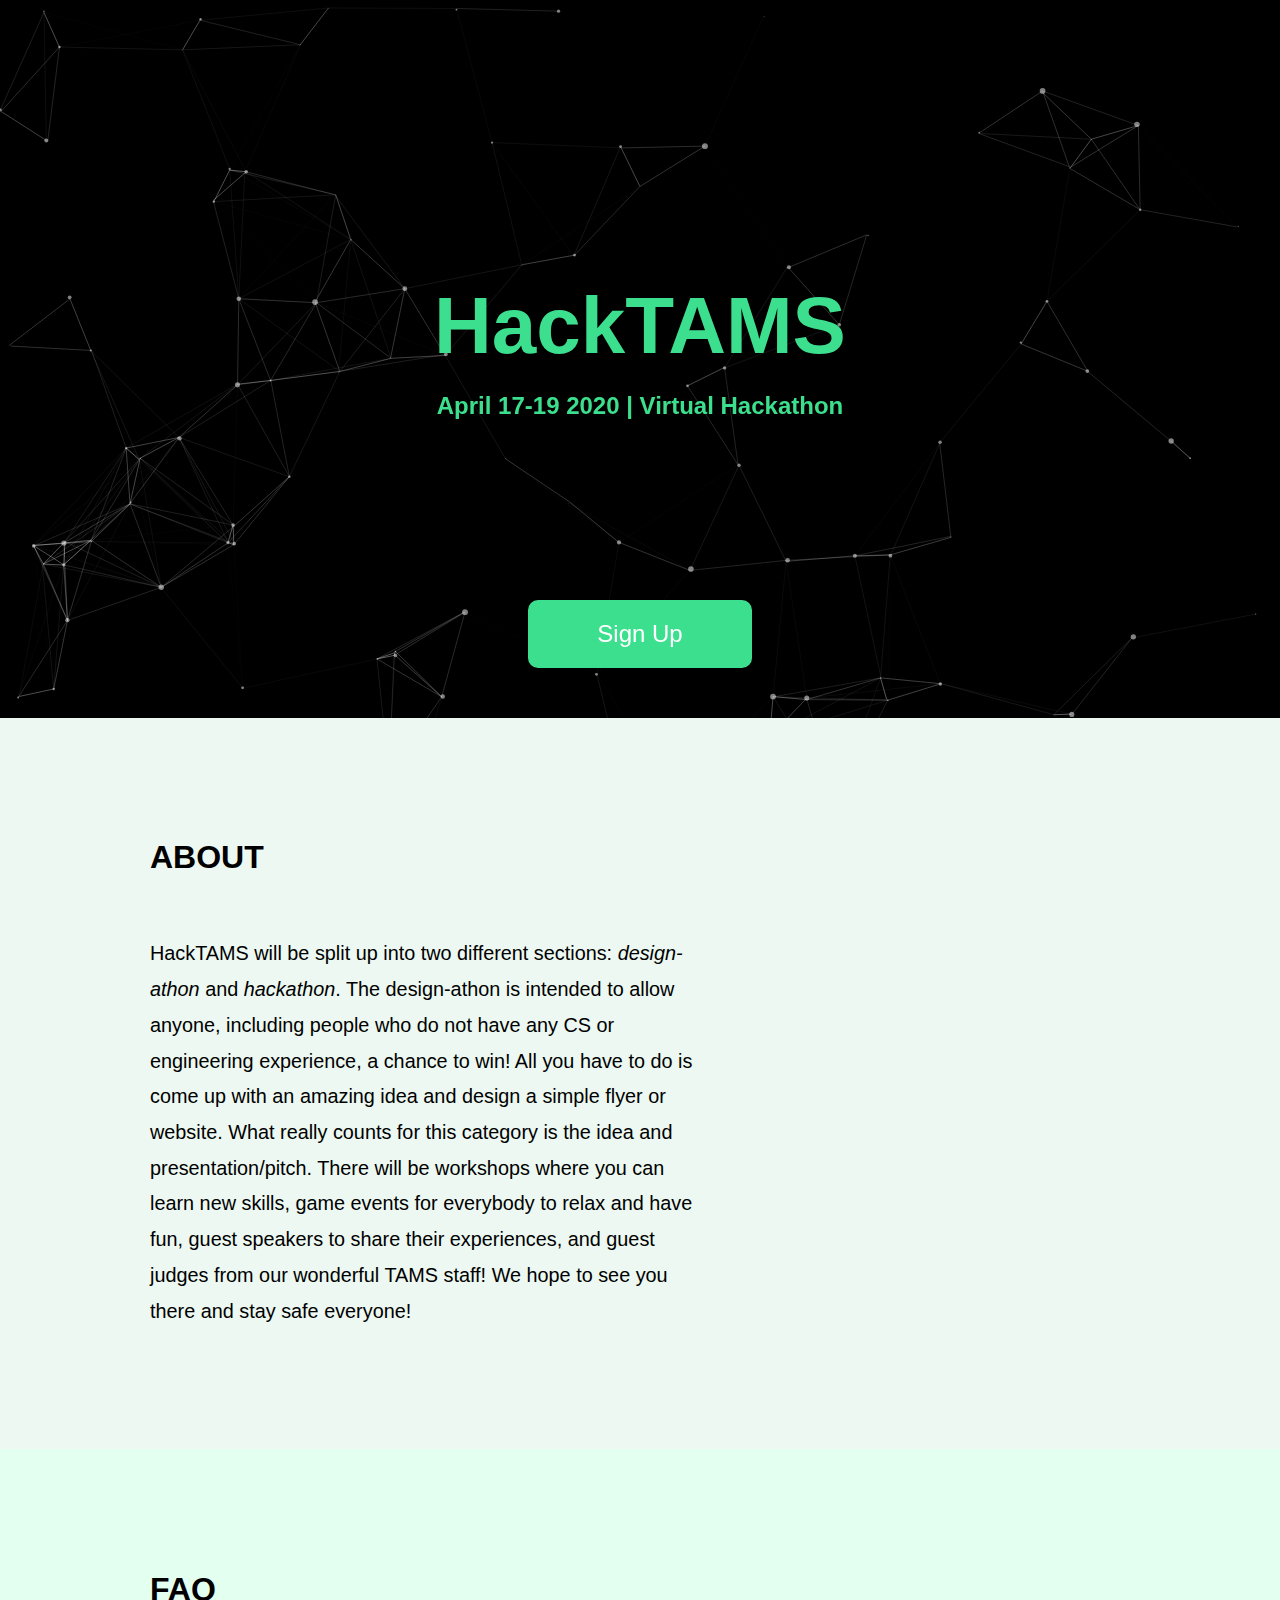
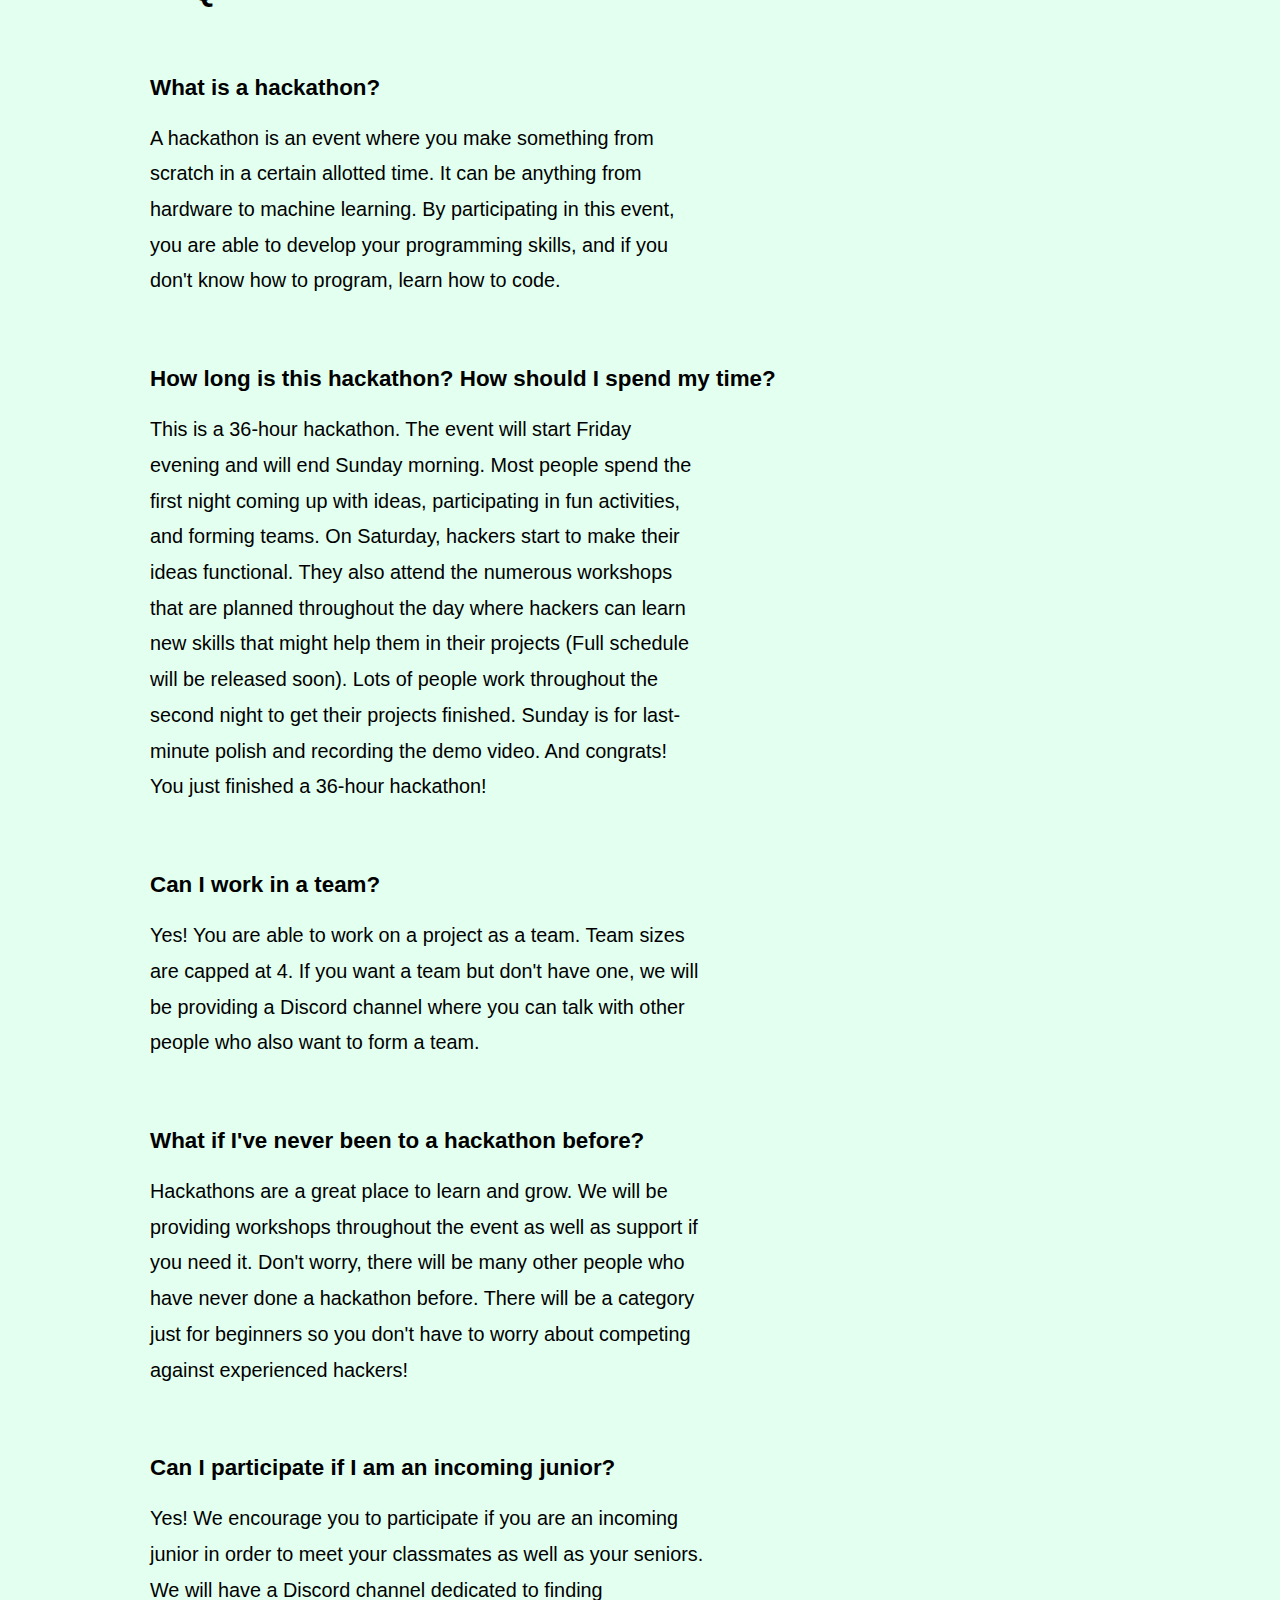
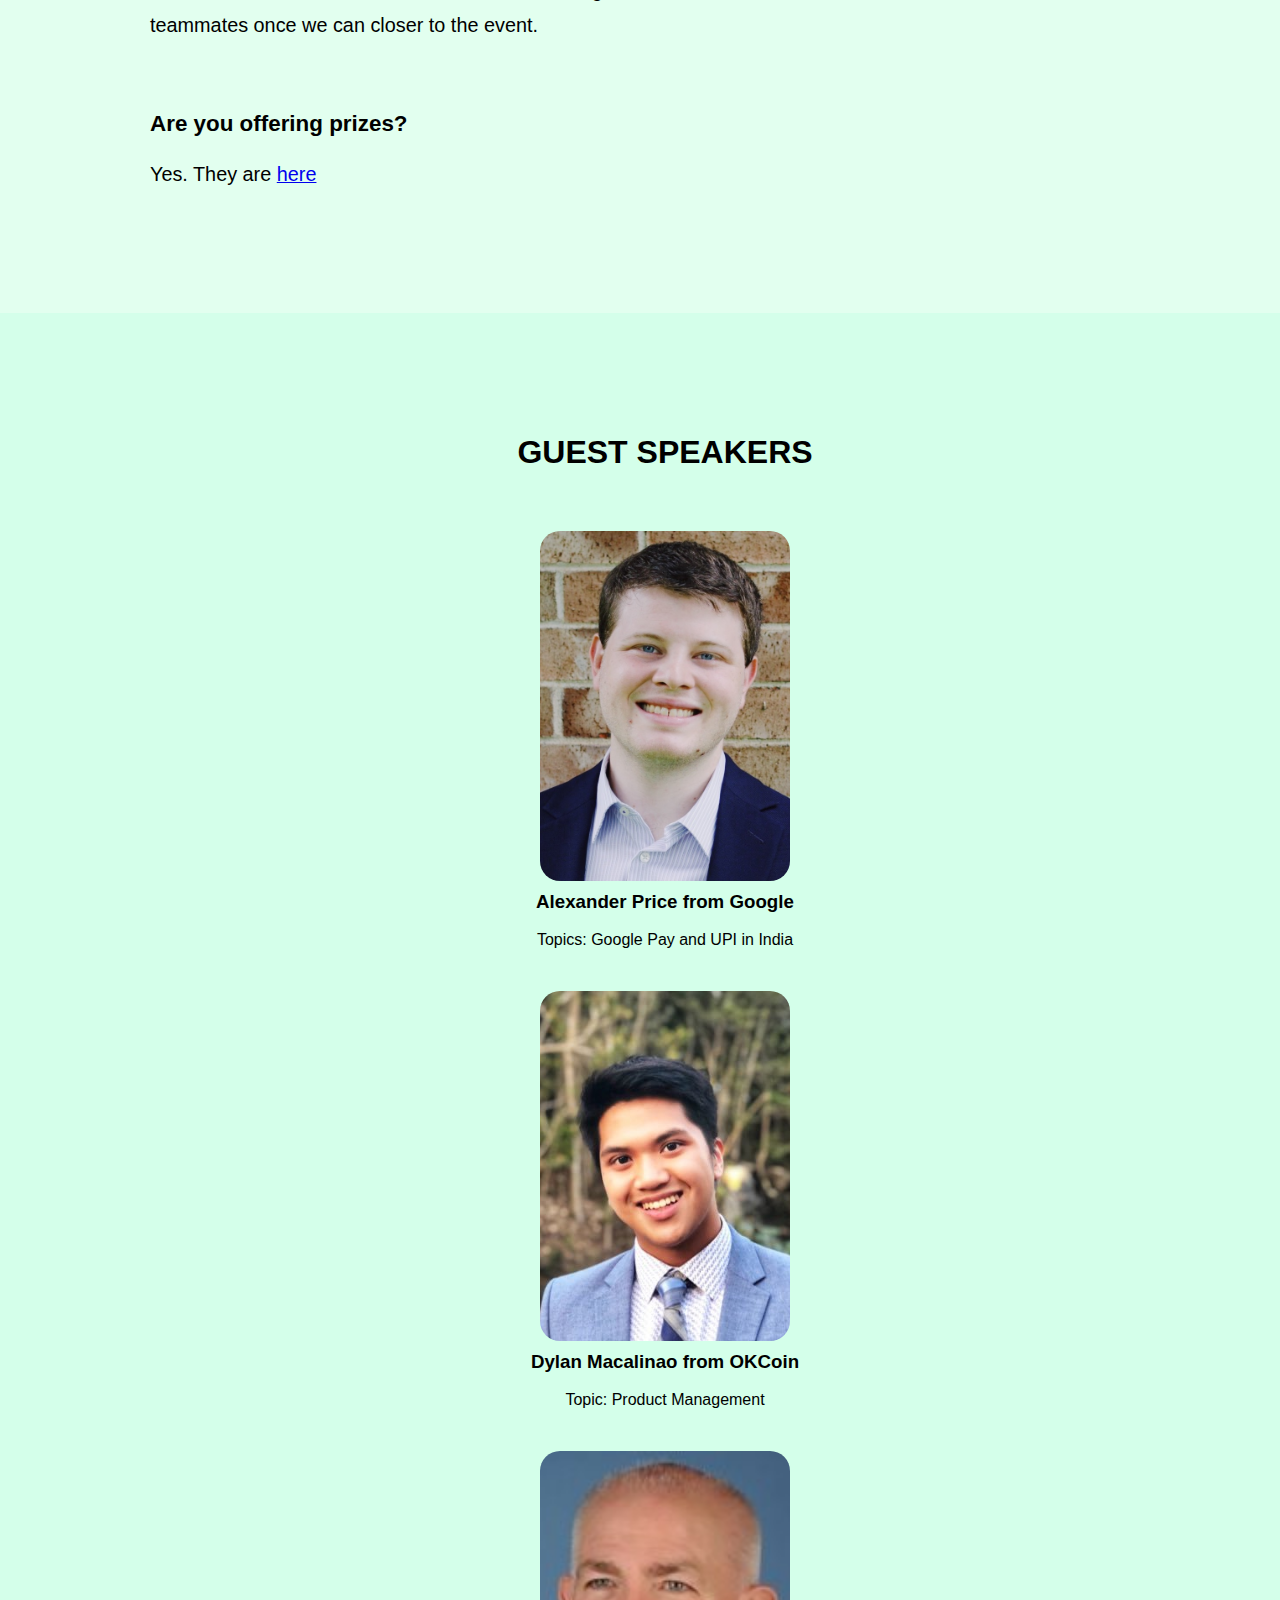
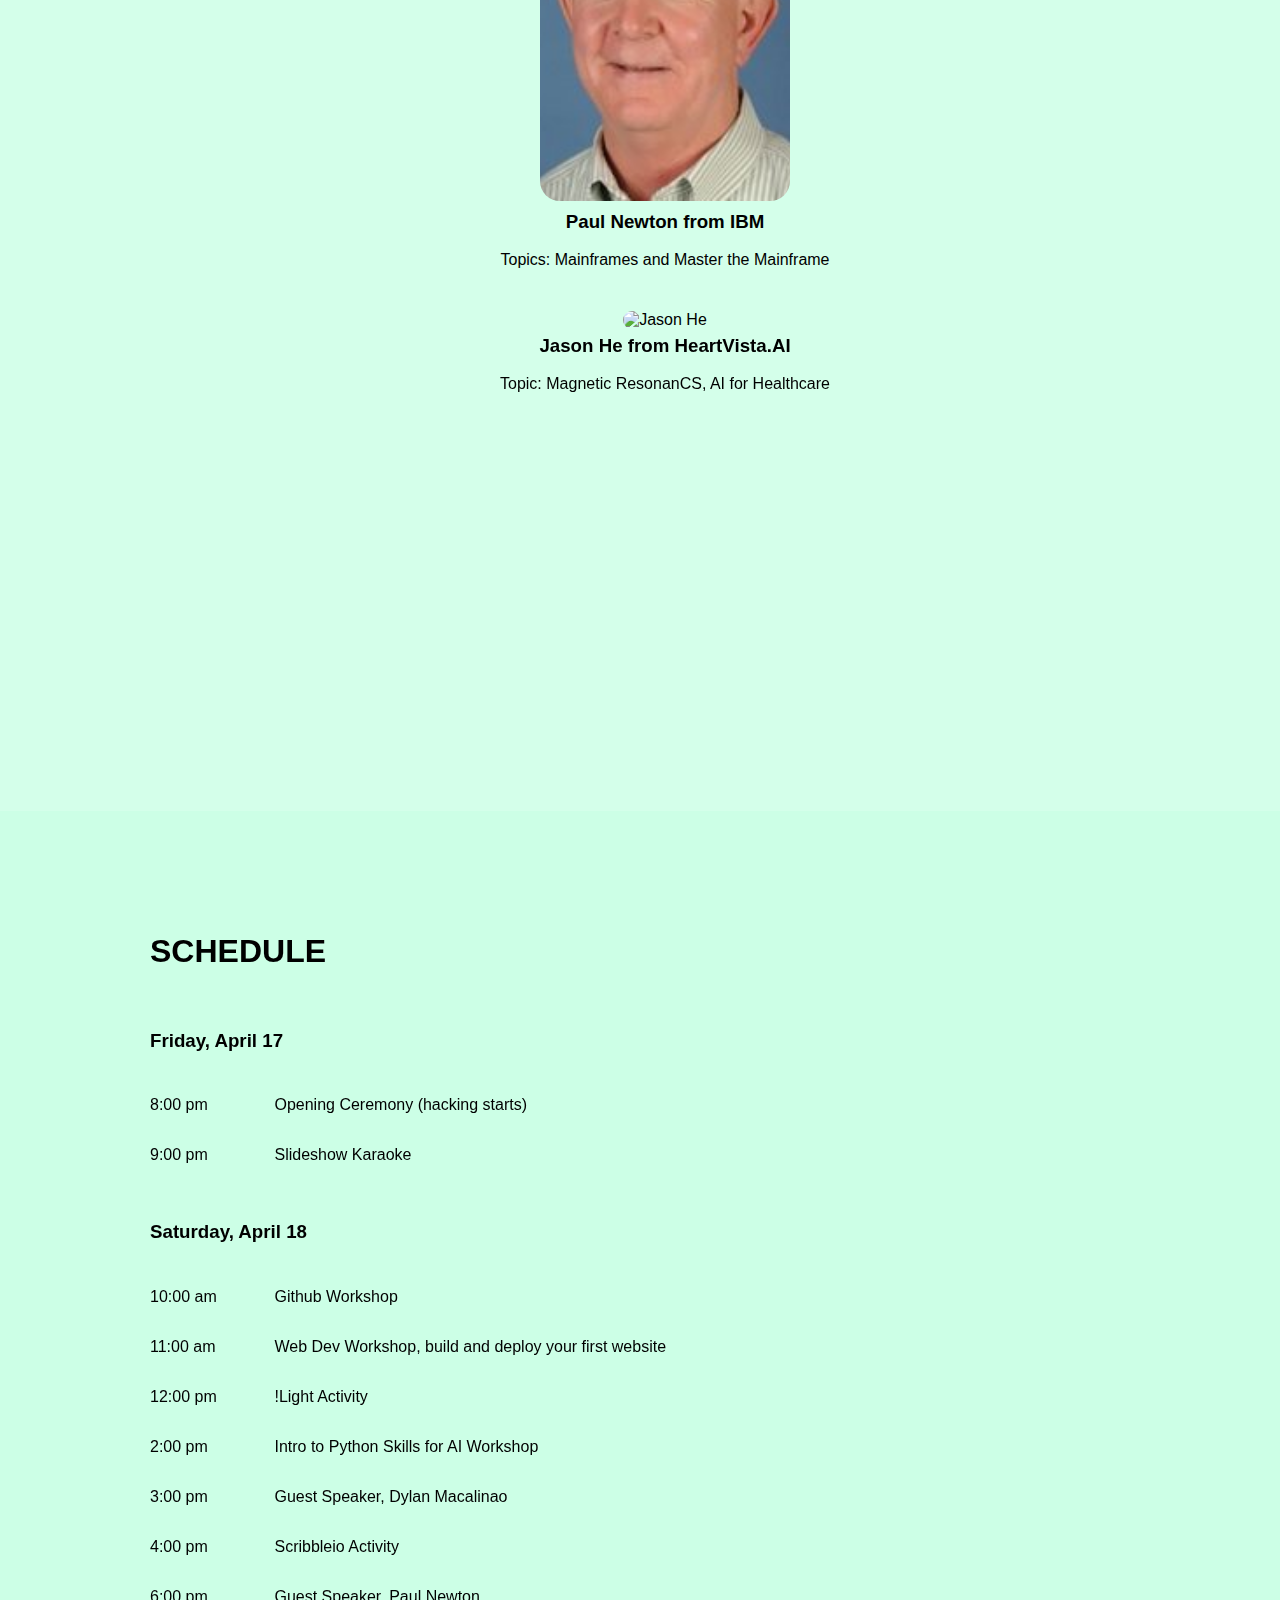
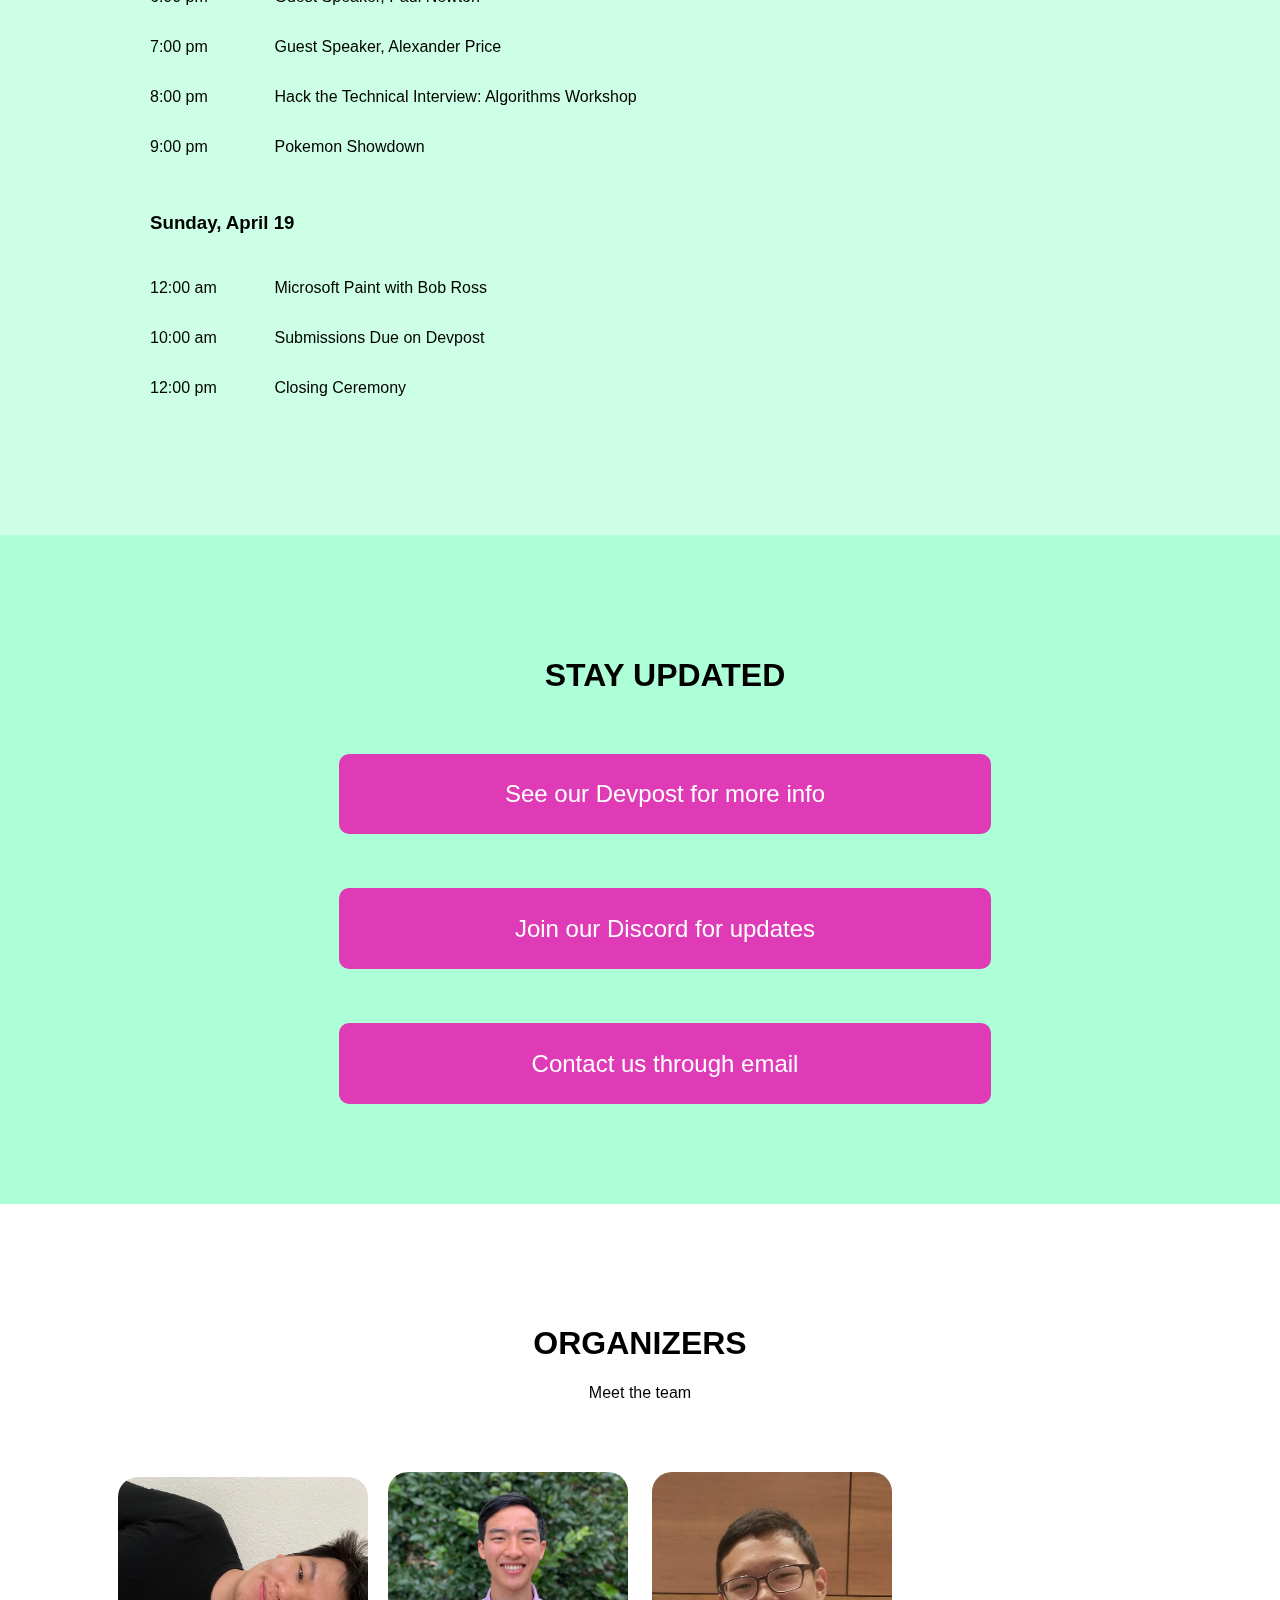
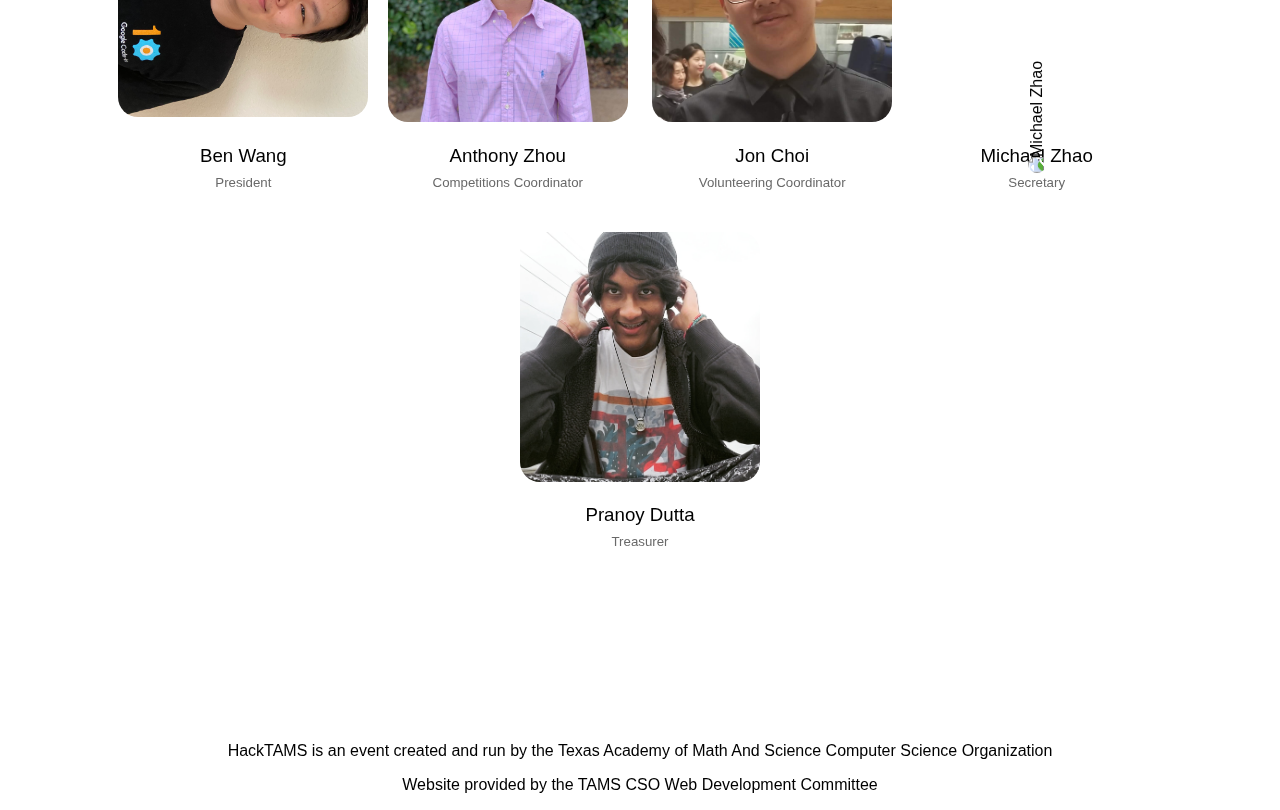
==== projects/hacktams/index.html @ 83c19482 "added faq page and mroe speakers" ====
<!DOCTYPE html>

<html>
    <head>
        <title>HackTAMS</title>

        <meta name="viewport" content="width=device-width, initial-scale=1.0">
        <link rel="icon" href="favicon.ico">
        <link rel="stylesheet" type="text/css" href="./css/main.css" />
    </head>

    <body>
        <div id='particles-js'></div>
        <ul id="nav" class='hidden'>
            <li id="liLogo"><img id="logo" src="./imgs/tamslogo.png" alt="TAMS logo" /><h2>HackTAMS</h2></li>
            <li id="end"><a href="#stay-updated">Contact Us</a></li>
            <li><a href="#organizers-wrapper">Organizers</a></li>
            <li><a href="#schedule-wrapper">Schedule</a></li> 
            <li><a href="#guest-speakers">Guest Speakers</a></li>
            <li><a href="#about">About</a></li>
        </ul>
        
        <div id='main'>
            
            
                <h1 id="mainHeader">HackTAMS</h1>

                <h2>April 17-19 2020 | Virtual Hackathon</h2>
                
                <a id="signup" href="https://forms.gle/rXGHehWwfSo1Y5k97">Sign Up</a>
            
        </div>
        
        <div id="about">
            <h1>ABOUT</h1>

            <p>HackTAMS will be split up into two different sections: <em>design-athon</em> and <em>hackathon</em>. The design-athon is intended to allow anyone, including people who do not have any CS or engineering experience, a chance to win! 
                All you have to do is come up with an amazing idea and design a simple flyer or website. What really counts for this category is the idea and presentation/pitch.
                There will be workshops where you can learn new skills, game events for everybody to relax and have fun, guest speakers to share their experiences, 
                and guest judges from our wonderful TAMS staff! We hope to see you there and stay safe everyone!
            </p>

        </div>

        <div id='faq'>
            <h1>FAQ</h1>
            <h3>What is a hackathon?</h3>
            <p>A hackathon is an event where you make something from scratch in a certain allotted time. It can be anything from hardware to machine learning. By participating in this event, you are able to develop your programming skills, and if you don't know how to program, learn how to code.
            </p>
            <h3>How long is this hackathon? How should I spend my time?</h3>
            <p>This is a 36-hour hackathon. The event will start Friday evening and will end Sunday morning. Most people spend the first night coming up with ideas, participating in fun activities, and forming teams. On Saturday, hackers start to make their ideas functional. They also attend the numerous workshops that are planned throughout the day where hackers can learn new skills that might help them in their projects (Full schedule will be released soon). Lots of people work throughout the second night to get their projects finished. Sunday is for last-minute polish and recording the demo video. And congrats! You just finished a 36-hour hackathon!
            </p>
            <h3>Can I work in a team?</h3>
            <p>Yes! You are able to work on a project as a team. Team sizes are capped at 4. If you want a team but don't have one, we will be providing a Discord channel where you can talk with other people who also want to form a team.</p>
            <h3>What if I've never been to a hackathon before?</h3>
            <p>Hackathons are a great place to learn and grow. We will be providing workshops throughout the event as well as support if you need it. Don't worry, there will be many other people who have never done a hackathon before. There will be a category just for beginners so you don't have to worry about competing against experienced hackers!</p>
            <h3>Can I participate if I am an incoming junior?</h3>
            <p>Yes! We encourage you to participate if you are an incoming junior in order to meet your classmates as well as your seniors. We will have a Discord channel dedicated to finding teammates once we can closer to the event.</p>
            <h3>Are you offering prizes?</h3>
            <p>Yes. They are <a href=' https://hacktamsspring2020.devpost.com/'>here</a></p>
        </div>

        <div id="guest-speakers">
            <h1>GUEST SPEAKERS</h1>

            <div class="speaker-card first-card">
                <img class="speaker-img" src="./imgs/alexander.jpeg" alt="Alexander Price" />
                
                <div class="speaker-info">
                    <h3>Alexander Price from Google</h3>
                    <p>Topics: Google Pay and UPI in India
                    </p>
                </div>
               
            </div>

            <div class="speaker-card first-card">
                <img class="speaker-img" src="./imgs/dylan.jpg" alt="Dylan Macalinao" />
            
                <div class="speaker-info">
                    <h3>Dylan Macalinao from OKCoin</h3>
                    <p>Topic: Product Management</p>
                </div>
               
            </div>

            <div class="speaker-card first-card">
                <img class="speaker-img" src="./imgs/paul.jpg" alt="Paul Newton" />
                
                <div class="speaker-info">
                    <h3>Paul Newton from IBM</h3>
                    <p>Topics: Mainframes and Master the Mainframe</p>
                </div>
               
            </div>

            <div class="speaker-card first-card">
                <img class="speaker-img" src="./imgs/jason.jpg" alt="Jason He" />
                
                <div class="speaker-info">
                    <h3>Jason He from HeartVista.AI</h3>
                    <p>Topic: Magnetic ResonanCS, AI for Healthcare</p>
                </div>
               
            </div>
        </div>

        <div id="schedule-wrapper">
            <h1>SCHEDULE</h1>

            <div id="schedule">
                <div class="date" id="friday">
                    <h3>Friday, April 17</h3>
                    
                    <ul class="times">
                        <li>8:00 pm</li>
                        <li>9:00 pm</li>
                    </ul>

                    <ul class="events">
                        <li>Opening Ceremony (hacking starts)</li>
                        <li>Slideshow Karaoke</li>
                    </ul>
                </div>

                <div class="date" id="saturday">
                    <h3>Saturday, April 18</h3>

                    <ul class="times">
                        <li>10:00 am</li>
                        <li>11:00 am</li>
                        <li>12:00 pm</li>
                        <li>2:00 pm</li>
                        <li>3:00 pm</li>
                        <li>4:00 pm</li>
                        <li>6:00 pm</li>
                        <li>7:00 pm</li>
                        <li>8:00 pm</li>
                        <li>9:00 pm</li>
                    </ul>

                    <ul class="events">
                        <li>Github Workshop</li>
                        <li>Web Dev Workshop, build and deploy your first website</li>
                        <li>!Light Activity</li>
                        <li>Intro to Python Skills for AI Workshop</li>
                        <li>Guest Speaker, Dylan Macalinao</li>
                        <li>Scribbleio Activity</li>
                        <li>Guest Speaker, Paul Newton</li>
                        <li>Guest Speaker, Alexander Price</li>
                        <li>Hack the Technical Interview: Algorithms Workshop</li>
                        <li>Pokemon Showdown</li>
                    </ul>
                </div>

                <div class="date" id="sunday">
                    <h3>Sunday, April 19</h3>

                    <ul class="times">
                        <li>12:00 am</li>
                        <li>10:00 am</li>
                        <li>12:00 pm</li>
                    </ul>

                    <ul class="events">
                        <li>Microsoft Paint with Bob Ross</li>
                        <li>Submissions Due on Devpost</li>
                        <li>Closing Ceremony</li>
                    </ul>
                </div>
            </div>
        </div>

        <div id="stay-updated">
            <h1>STAY UPDATED</h1>

            <div id="stay-updated-links">
                <a href="https://hacktamsspring2020.devpost.com/" target="_blank">See our Devpost for more info</a>
                <br /><br /><br />
                <a href="https://discord.gg/BGKCjSX" target="_blank">Join our Discord for updates</a>
                <br /><br /><br />
                <a href="mailto:tamscomputerscience@gmail.com">Contact us through email</a>
            </div>
        </div>

        <div id="organizers-wrapper">
            <h1>ORGANIZERS</h1>
            <p>Meet the team</p>
            
            <div id="organizers">
                <div class="organizer-card first">
                    <div class="img-container">
                        <img class="organizer-img" src='./imgs/ben.jpg' alt='Ben Wang' id='ben'/>
                    </div>

                    <h3>Ben Wang</h3>
                    <h5>President</h5>
                </div>

                <div class="organizer-card">
                    <div class="img-container">
                        <img class="organizer-img" src='./imgs/anthony.jpg' alt='Anthony Zhou' />
                    </div>

                    <h3>Anthony Zhou</h3>
                    <h5>Competitions Coordinator</h5>
                </div>

                <div class="organizer-card">
                    <div class="img-container">    
                        <img class="organizer-img" src='./imgs/jon.jpg' alt='Jon Choi'/>
                    </div>

                    <h3>Jon Choi</h3>
                    <h5>Volunteering Coordinator</h5>
                </div>

                <div class="organizer-card">
                    <div class="img-container">    
                        <img class="organizer-img" src='./imgs/michael.jpg' alt='Michael Zhao' id='michael'/>
                    </div>

                    <h3>Michael Zhao</h3>
                    <h5>Secretary</h5>
                </div>

                <div class="organizer-card">
                    <div class='img-container'>    
                        <img class="organizer-img" src='./imgs/pranoy.jpg' alt='Pranoy Dutta' />
                    </div>

                    <h3>Pranoy Dutta</h3>
                    <h5>Treasurer</h5>
                </div>
            </div>
        </div>


        <div id="footer">
            <p>HackTAMS is an event created and run by the Texas Academy of Math And Science Computer Science Organization</p>
            <p>Website provided by the TAMS CSO Web Development Committee</p>
        </div>

        <script src='./scripts/particles.js'></script>
        <script src='./scripts/main.js'></script>
    
        
    </body>

</html>
---- projects/hacktams/css/main.css ----
html, body{
    margin: 0;
    padding: 0;
    border: none;
}

body{
    font-family: 'Questrial', sans-serif;
}

.hidden{
    visibility: hidden;
}

/* all h1s and padding ipad view */
@media screen and (max-width: 750px){
    h1 {
        font-size: 1.5em !important;
    }

    #about, #guest-speakers, #schedule-wrapper, #stay-updated, #organizers-wrapper, #faq{
        padding: 50px !important;
    }
}


/* nav bar */

@media screen and (max-width: 970px) {
    #nav{
        display: none;
    }
}


#nav{
    list-style-type: none;
    height: 40px;
    margin: 0;
    padding: 20px;
    position: fixed;
    background-color: white;
    width: 100%;
    z-index: 100;
}

#nav li{
    float: right;

}

#liLogo{
    float: left !important;
}

#nav a{
    display: block;
    padding: 9px;
    margin-left: 40px;
    text-decoration: none;
    color: black;
}

#logo{
    width: 25px;
    height: 25px;
    margin-left: 60px;

}

#nav h2{
    display: inline;
    margin: 6px 0 0 15px;
}

#end{
    margin-right: 55px;
}

/* main */

@media screen and (max-width: 820px) {
    #main h1{
        font-size: 4em !important;
    }

    #main h2{
        font-size: 1.2em !important;
    }

    #signup{
        width: 4.8em !important;
        font-size: 1.2em !important;
    }
}

@media screen and (min-width: 300px) and (max-width: 500px){
    #main{
        padding-top: 140px !important;
    }
    
    #main h1{
        font-size: 3em !important;
    }

    #main h2{
        font-size: 0.9em !important;
    }

    #signup{
        margin-top: 160px !important;
        width: 3.6em !important;
        font-size: 0.9em !important;
    }
}

#particles-js {
    position: absolute;
    background-color: black;
    width: 100%;
    z-index: -10;
    height: 1200px;
}

#main{
    padding: 200px 0 50px 0;
    text-align: center;
    position: relative;
}

#main h1{
    margin-top: 80px;
    margin-bottom: 0;
    font-size: 5em;
    color: rgb(59, 223, 141);
}

#main h2{
    color: rgb(59, 223, 141);
    font-size: 1.5em;
}

#signup{
    display: block;
    margin: 180px auto 0 auto;
    padding: 20px 40px 20px 40px;
    background-color: rgb(59, 223, 141);
    border: none;
    width: 6em;
    border-radius: 10px;
    color: white;
    text-decoration: none;
    font-size: 1.5em;
}

/* about */
@media screen and (max-width: 870px){
    #about p{
        max-width: 555.13px !important;
        width: 100% !important;
        min-width: 0 !important;
    }
}

#about{
    padding: 100px 100px 100px 150px;
    background-color: rgb(236, 248, 241);
}

#about p{
    margin-top: 60px;
    width: 45%;
    min-width: 28em;
    font-size: 1.24em;
    line-height: 1.8em;
}

/* faq */
@media screen and (max-width: 870px){
    #faq p{
        max-width: 555.13px !important;
        width: 100% !important;
        min-width: 0 !important;
    }
}

#faq{
    padding: 100px 100px 100px 150px;
    background-color: rgb(226, 255, 239);
}

#faq p{
    width: 45%;
    min-width: 28em;
    font-size: 1.24em;
    line-height: 1.8em;
}

#faq h3{
    font-size: 1.4em;
    margin: 3em 0 0 0;
}

/* guest speakers */
@media screen and (max-width: 750px){
    #guest-speakers{
        text-align: center;
    }

    .speaker-card{
        height: 500px !important;
        margin-top: 15px !important;
    }

    .speaker-img{
        float: none !important;
    }

    .speaker-info{
        float: none !important;
        margin: 10px 0 0 0 !important;
    }

    
}

@media screen and (min-width: 300px) and (max-width: 500px){
    .speaker-card{
        width: 200px !important;
        height: 320px !important;
        margin-left: auto;
        margin-right: auto;
    }

    .speaker-img{
        width: 180px !important;
        height: 252px !important;
    }

    .speaker-info h3{
        margin-bottom: 5px !important;
    }

    .speaker-info p{
        margin-top: 5px !important;
        font-size: 0.8em;
    }
}

#guest-speakers{
    padding: 100px 100px 100px 150px;
    background-color: rgb(212, 255, 234);
    text-align: center;
}

#guest-speakers .first-card{
    margin-top: 60px !important;
}

.speaker-card{
    height: 400px;
}

.speaker-card p{
    line-height: 16px;
}

.speaker-img{
    width: 250px;
    height: 350px;
    object-fit: cover;
    border-radius: 20px;
}

.speaker-info h3{
    margin-top: 6px;
}

/* schedule */
@media screen and (max-width: 750px){
    #schedule-wrapper{
        text-align: center;
    }
}

@media screen and (min-width: 300px) and (max-width: 500px){
    .date{
        min-width: 200px !important;
    }

    .date li{
        height: 100px !important;
    }
}

#schedule-wrapper{
    padding: 100px 100px 100px 150px;
    background-color: rgb(204, 255, 230);
}

#schedule{
    margin-top: 60px;
}

.date{
    display: block;
    min-width: 250px;
}

.date li{
    height: 40px;
    padding: 10px 0 0 0;
}

.times{
    display: inline-block;
    list-style-type: none;
    width: 30%;
    padding: 0;
    max-width: 120px;
    
}

.events{
    display: inline-block;
    width: 45%;
    list-style-type: none;
    padding: 0;
    
}

/* stay updated */
@media screen and (max-width: 920px) {
    #stay-updated a{
        font-size: 1.08em !important;
        width: 18em !important;
    }
}

@media screen and (min-width: 300px) and (max-width: 500px){
    #stay-updated a{
        font-size: 0.8em !important;
        width: 14em !important;
    }
}


#stay-updated{
    padding: 100px 100px 100px 150px;
    background-color: rgb(173, 255, 215);
    text-align: center;
}

#stay-updated-links{
    margin-top: 60px;
}

#stay-updated a{
    display: block;
    margin: 0 auto 0 auto;
    padding: 1.1em;
    background-color: rgb(223, 59, 182);
    border: none;
    width: 25em;
    border-radius: 10px;
    color: white;
    text-decoration: none;
    font-size: 1.5em;
}

/* organizers */

@media screen and (min-width: 300px) and (max-width: 500px){
    .organizer-card{
        width: 180px !important;
       
    }

    .organizer-img{
        height: 187.5px !important;
    }
}

#organizers-wrapper{
    padding: 100px;
    text-align: center;
}

#organizers{
    margin-top: 60px;
}

#organizers h3{
    margin-bottom: 0;
    font-weight: normal;
}

#organizers h5{
    font-weight: normal;
    margin-top: 8px;
    color: rgb(105, 105, 105);
}

.organizer-card{
    display: inline-block;
    width: 240px;
    margin: 0;
    padding: 10px;
    text-align: center;
}

.organizer-img{
    width: 100%;
    height: 250px;
    object-fit: cover;
    border-radius: 20px;
}

#ben{
    transform: rotate(90deg);
}

#michael{
    transform: rotate(-90deg);
}

/* footer */
#footer{
    margin-top: 60px;
    text-align: center;
    font-size: .5 em;
}
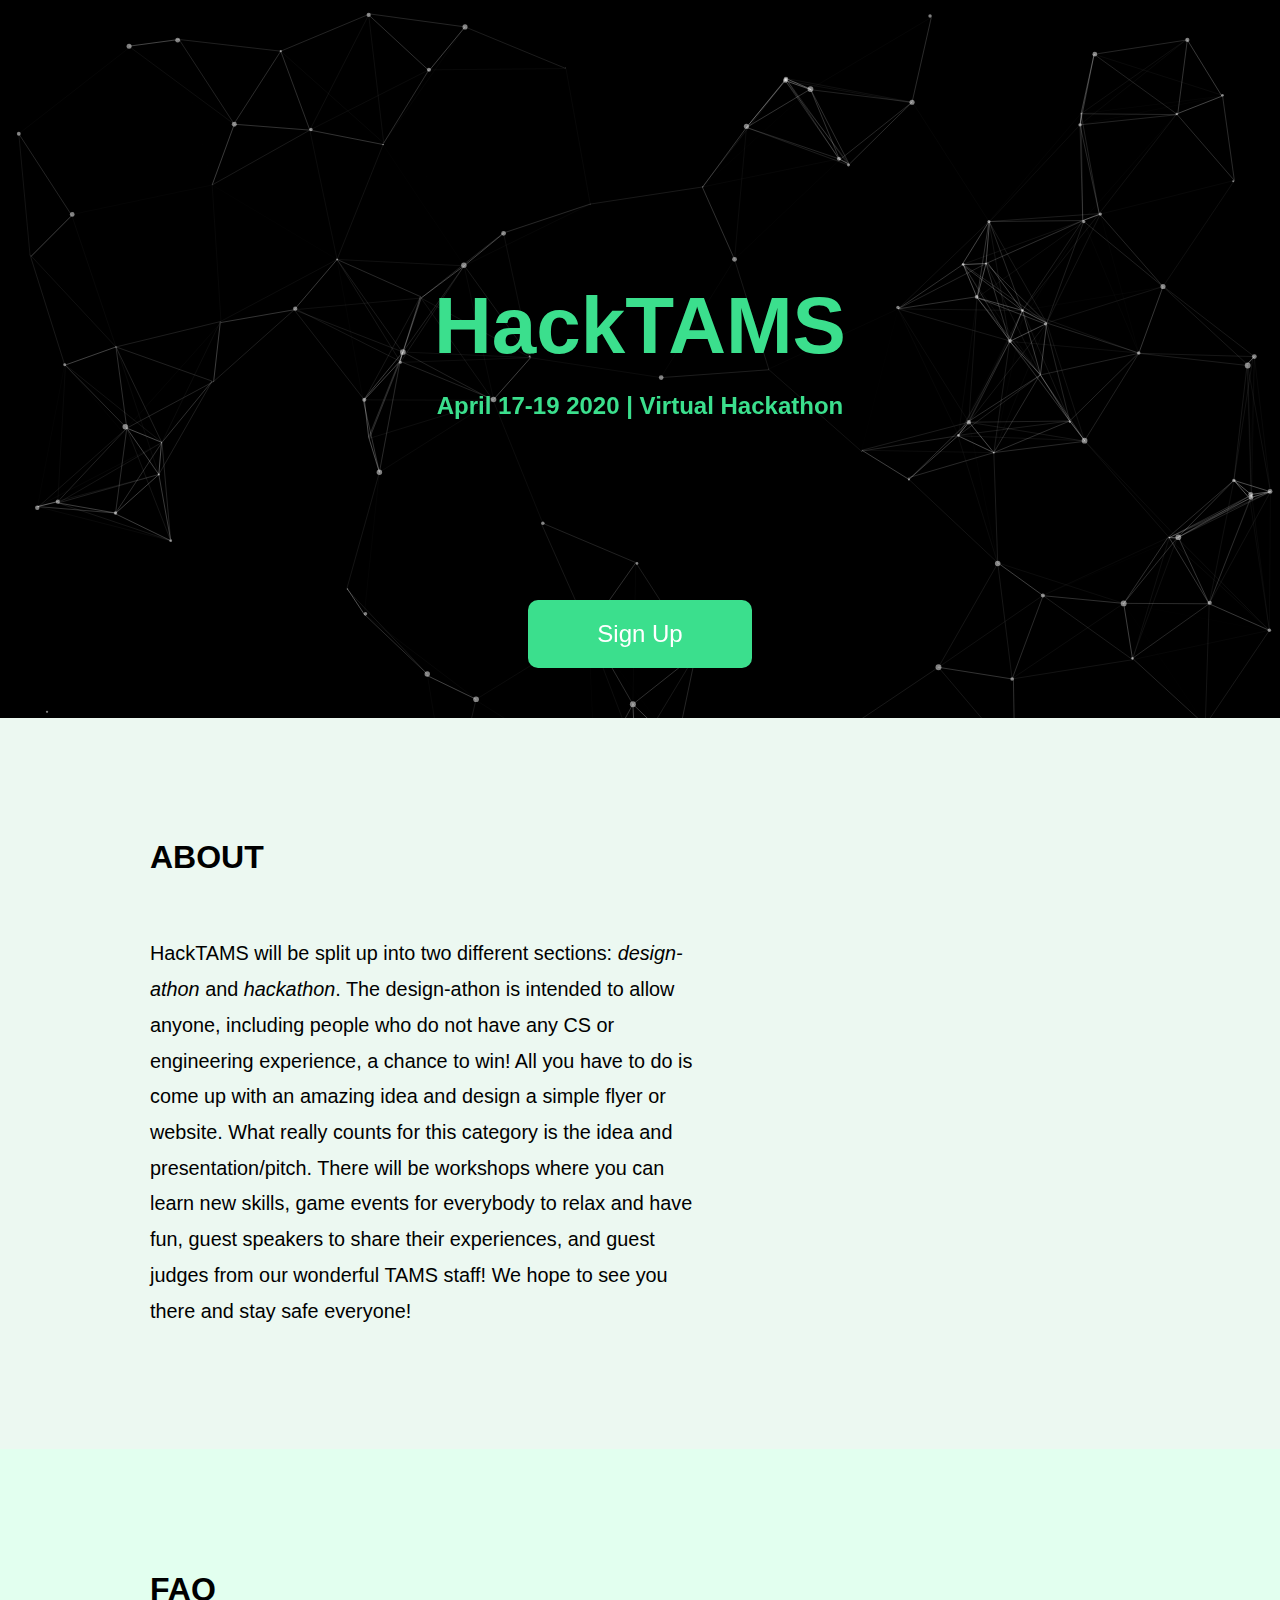
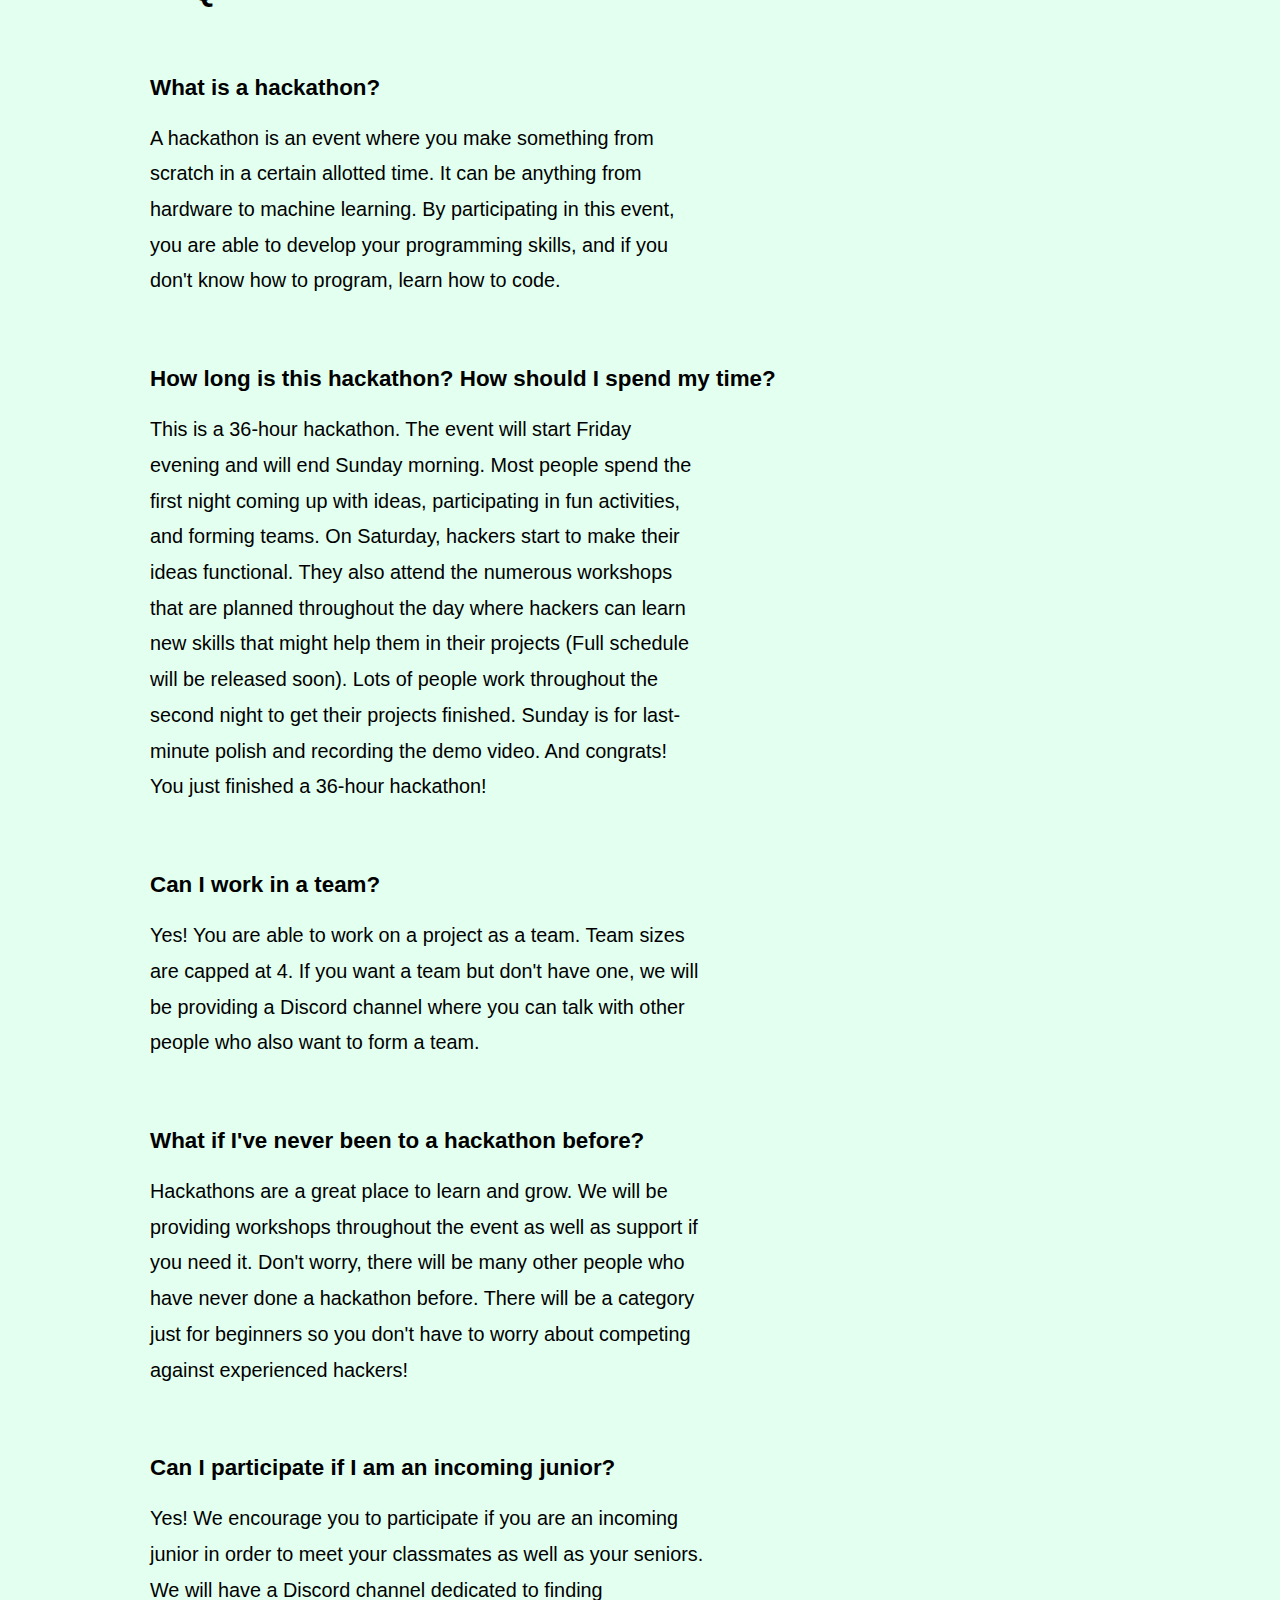
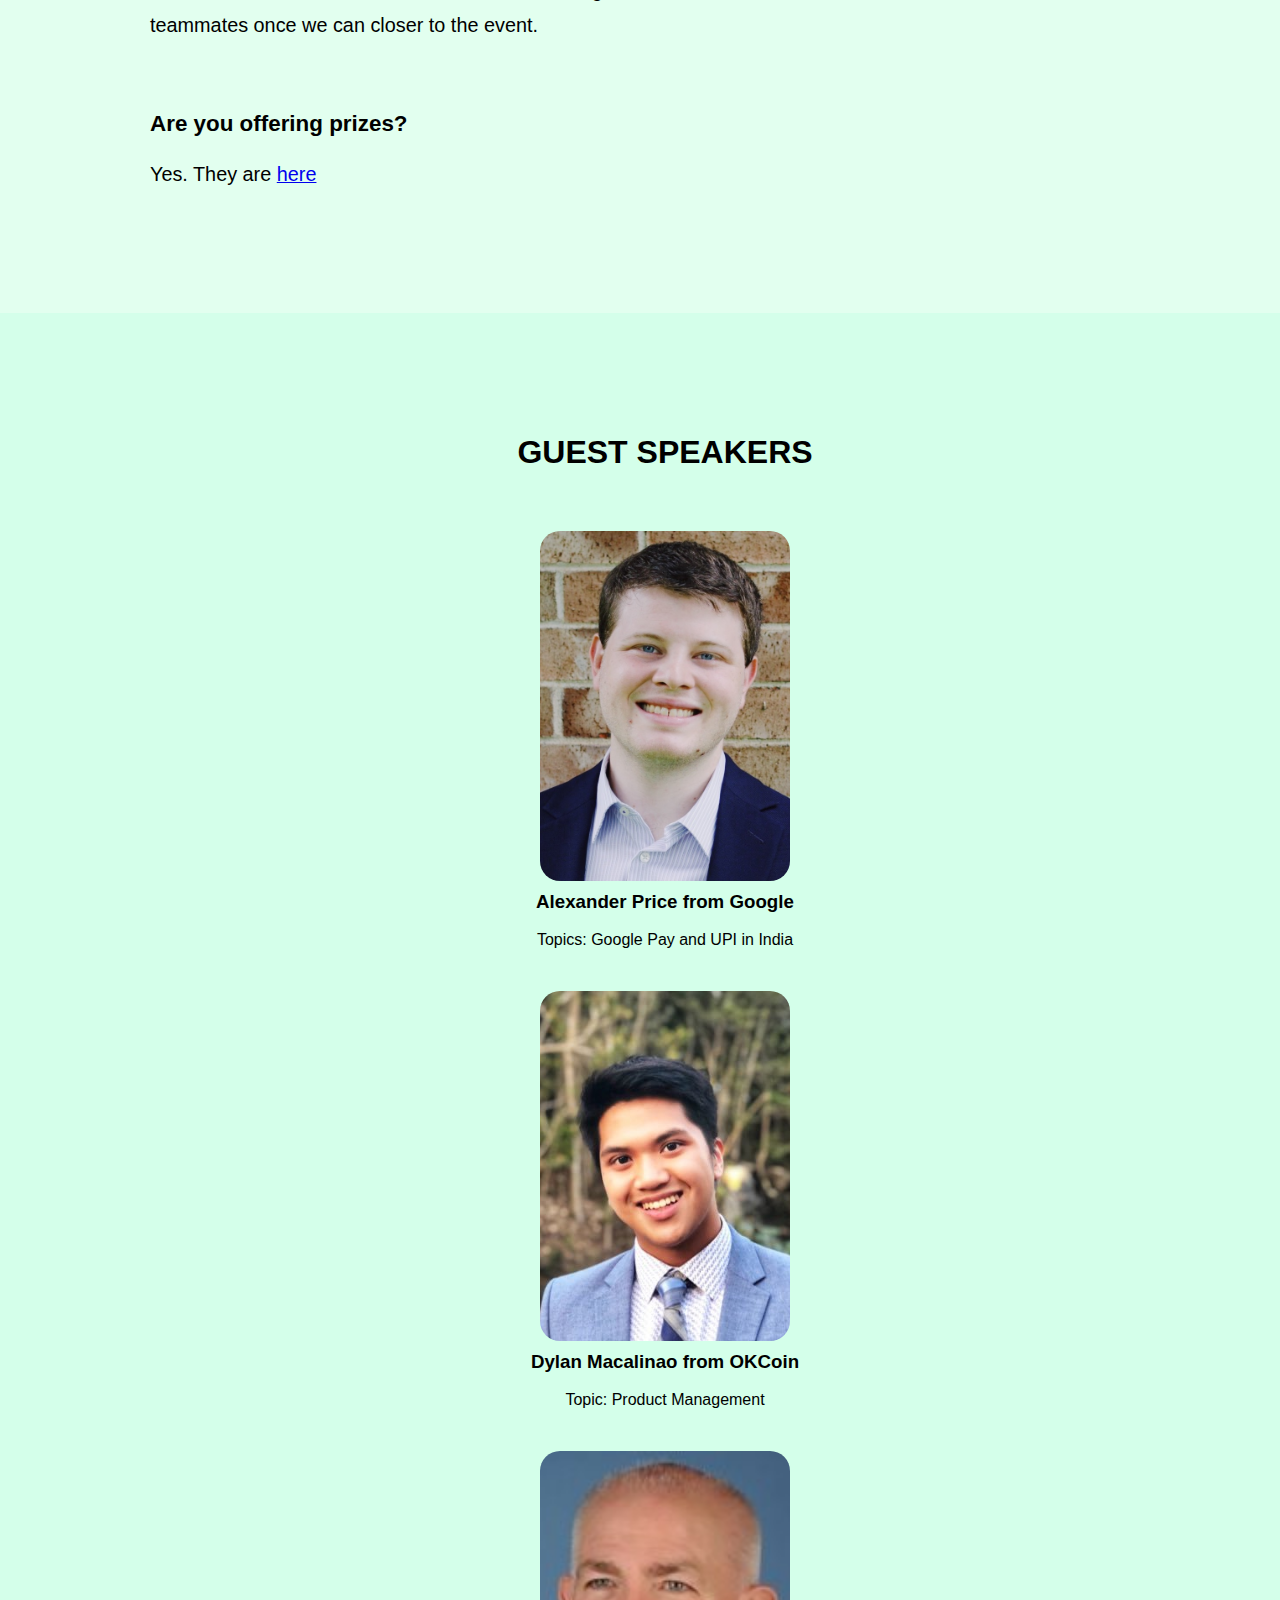
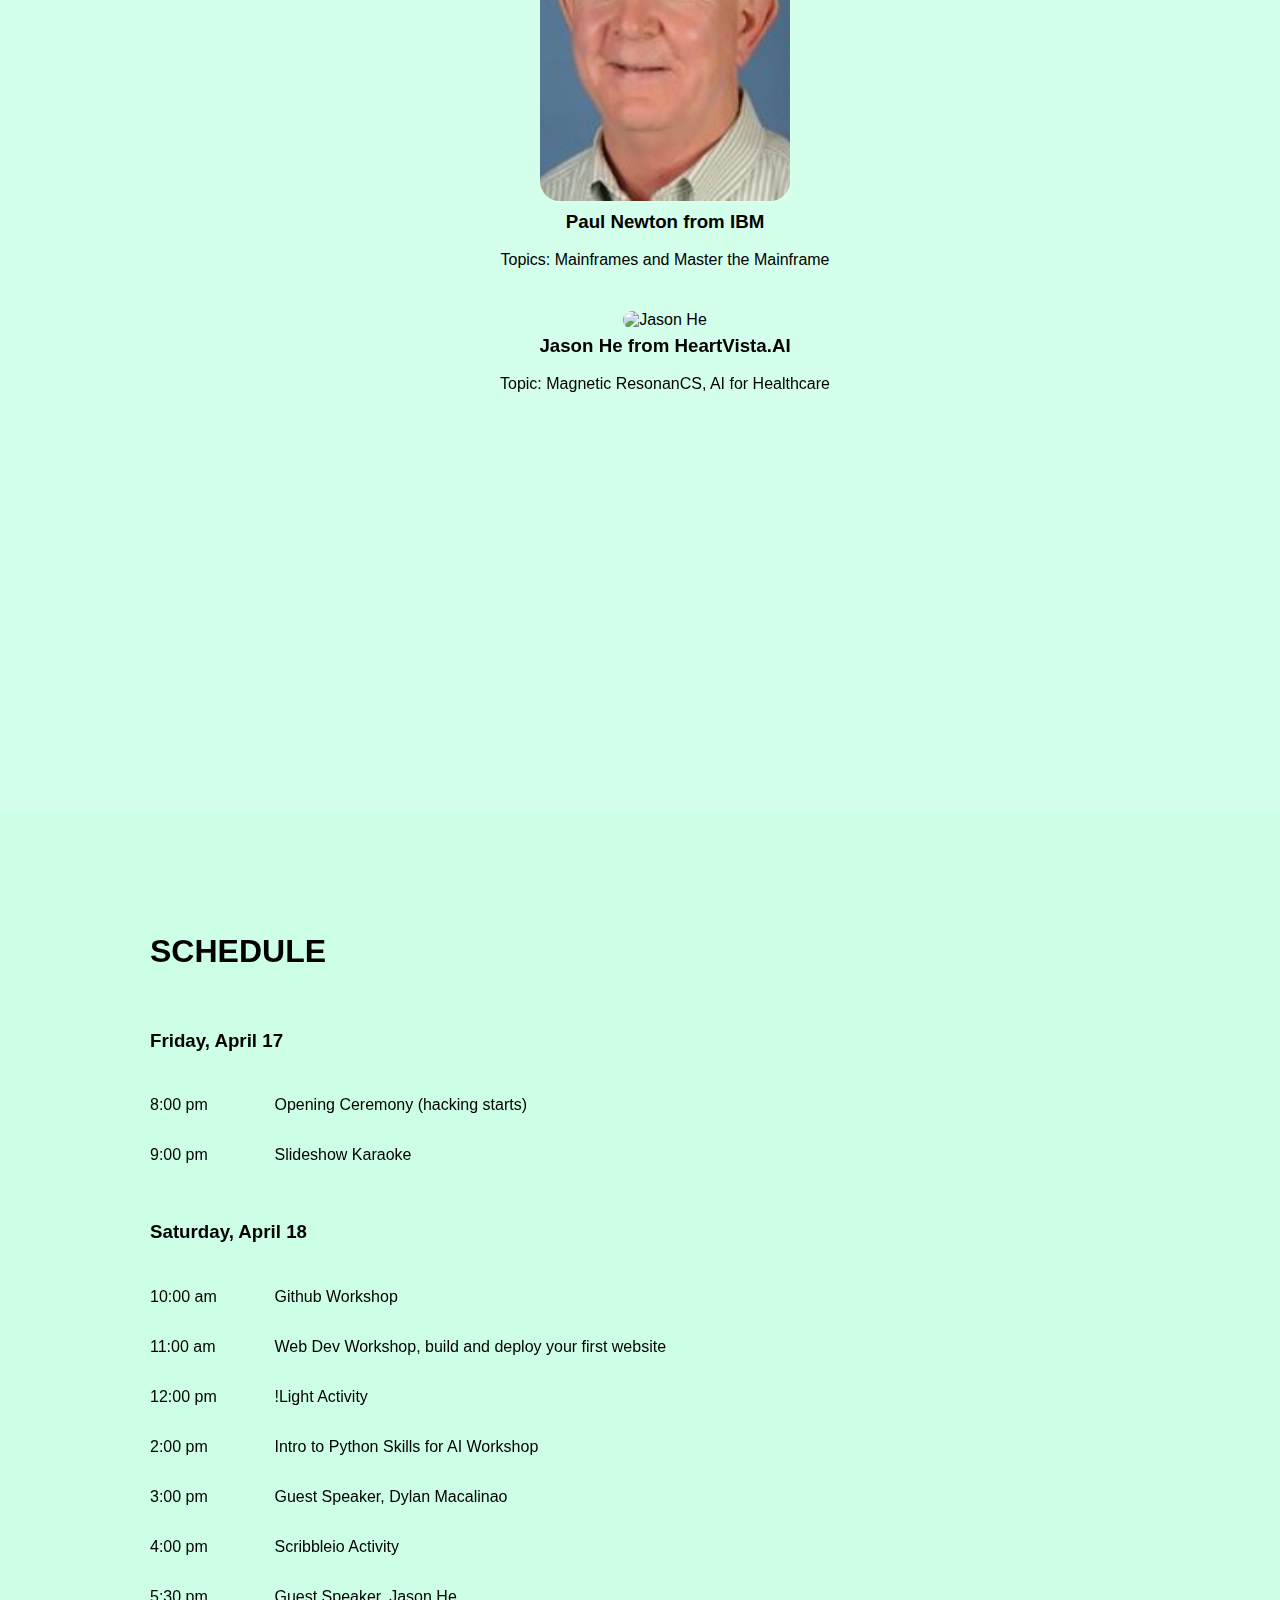
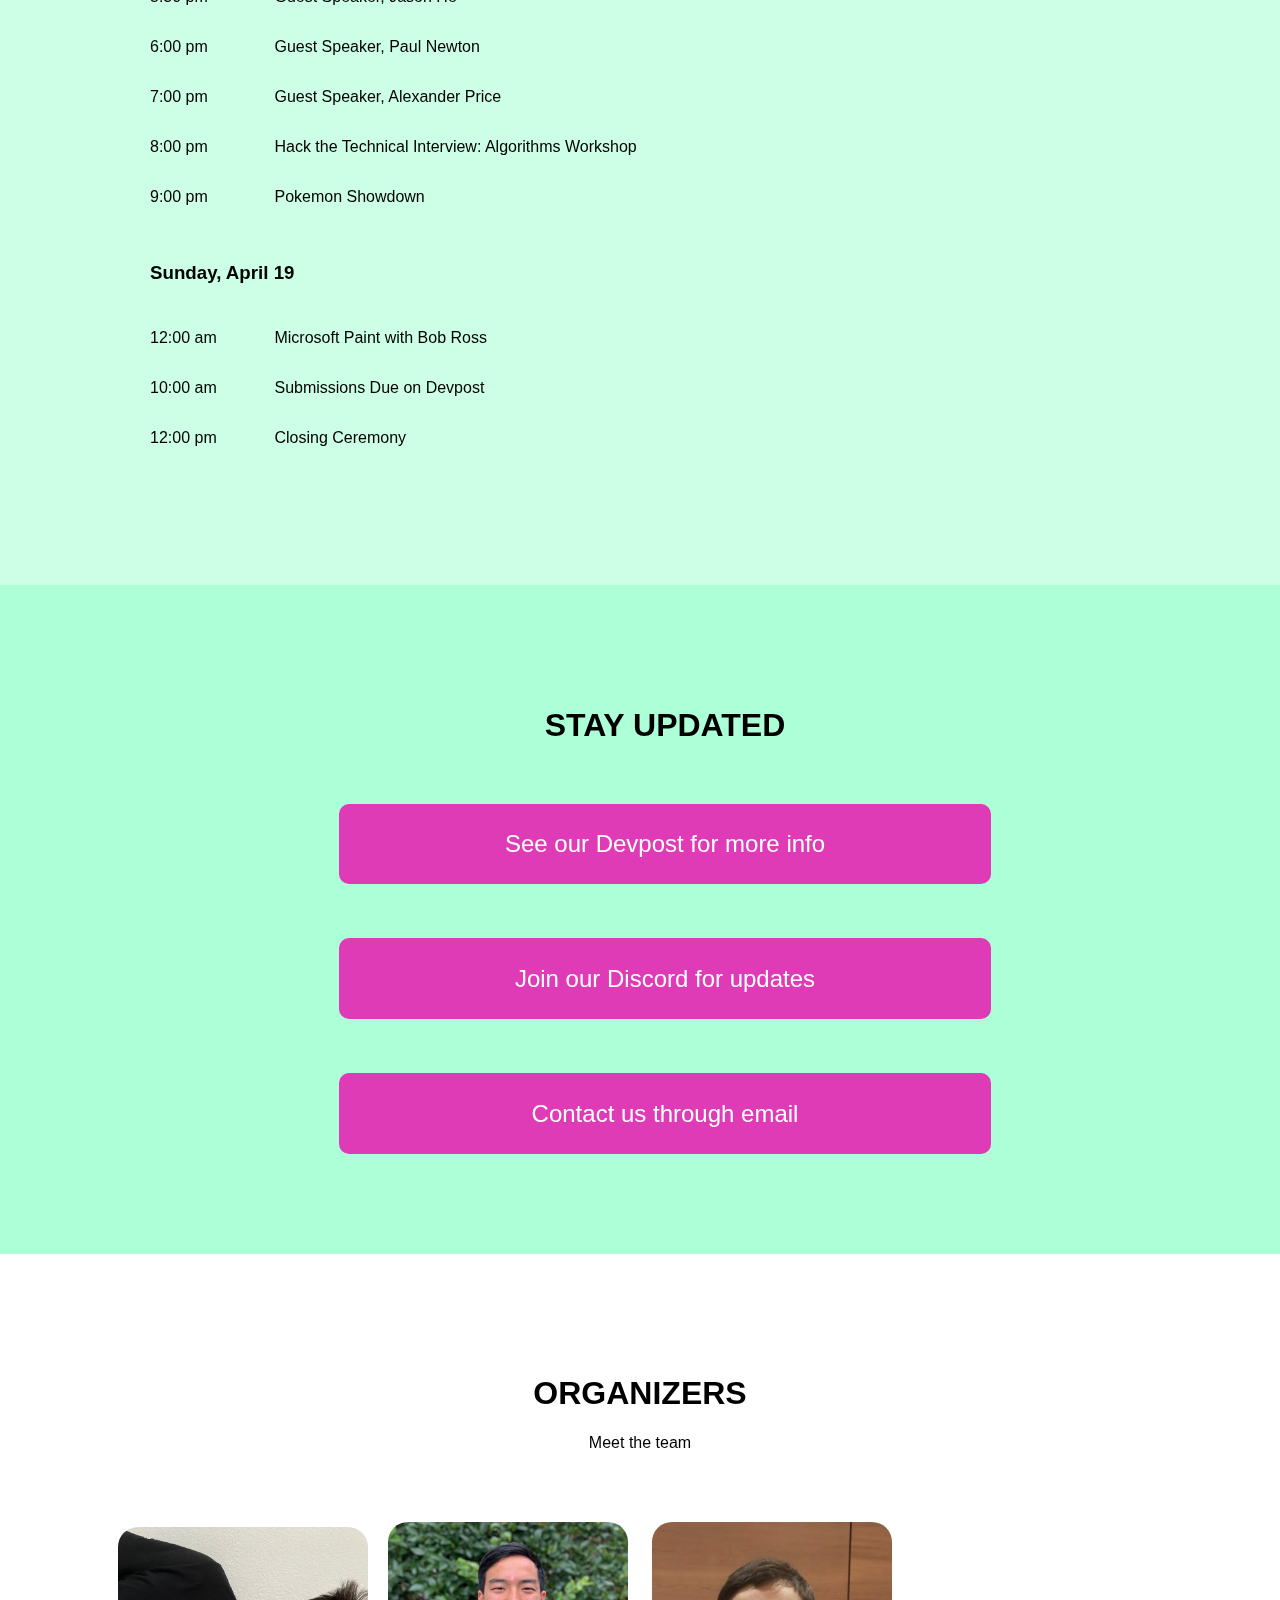
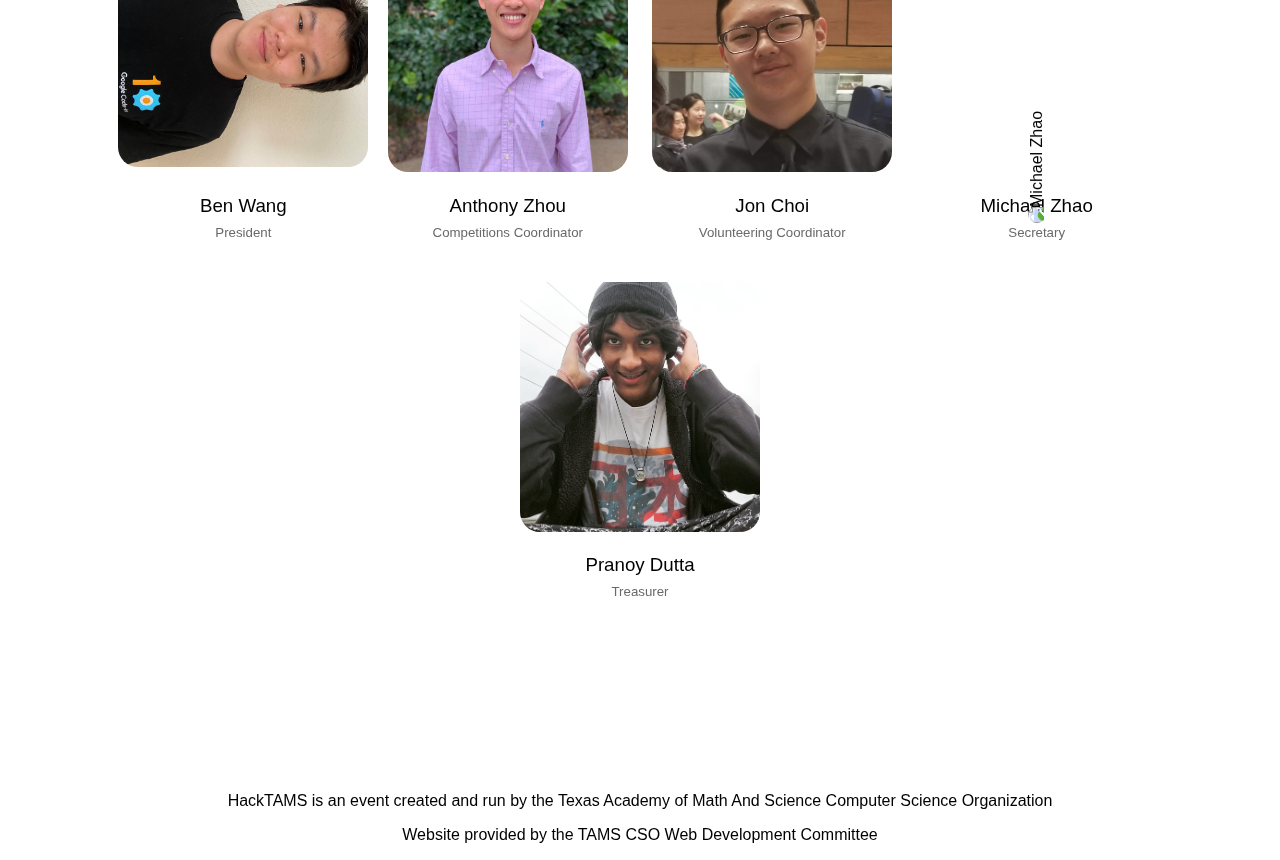
==== commit b53a1fb4: "aded guest speaker" ====
--- a/projects/hacktams/index.html
+++ b/projects/hacktams/index.html
@@ -133,6 +133,7 @@
                         <li>2:00 pm</li>
                         <li>3:00 pm</li>
                         <li>4:00 pm</li>
+                        <li>5:30 pm</li>
                         <li>6:00 pm</li>
                         <li>7:00 pm</li>
                         <li>8:00 pm</li>
@@ -146,6 +147,7 @@
                         <li>Intro to Python Skills for AI Workshop</li>
                         <li>Guest Speaker, Dylan Macalinao</li>
                         <li>Scribbleio Activity</li>
+                        <li>Guest Speaker, Jason He</li>
                         <li>Guest Speaker, Paul Newton</li>
                         <li>Guest Speaker, Alexander Price</li>
                         <li>Hack the Technical Interview: Algorithms Workshop</li>
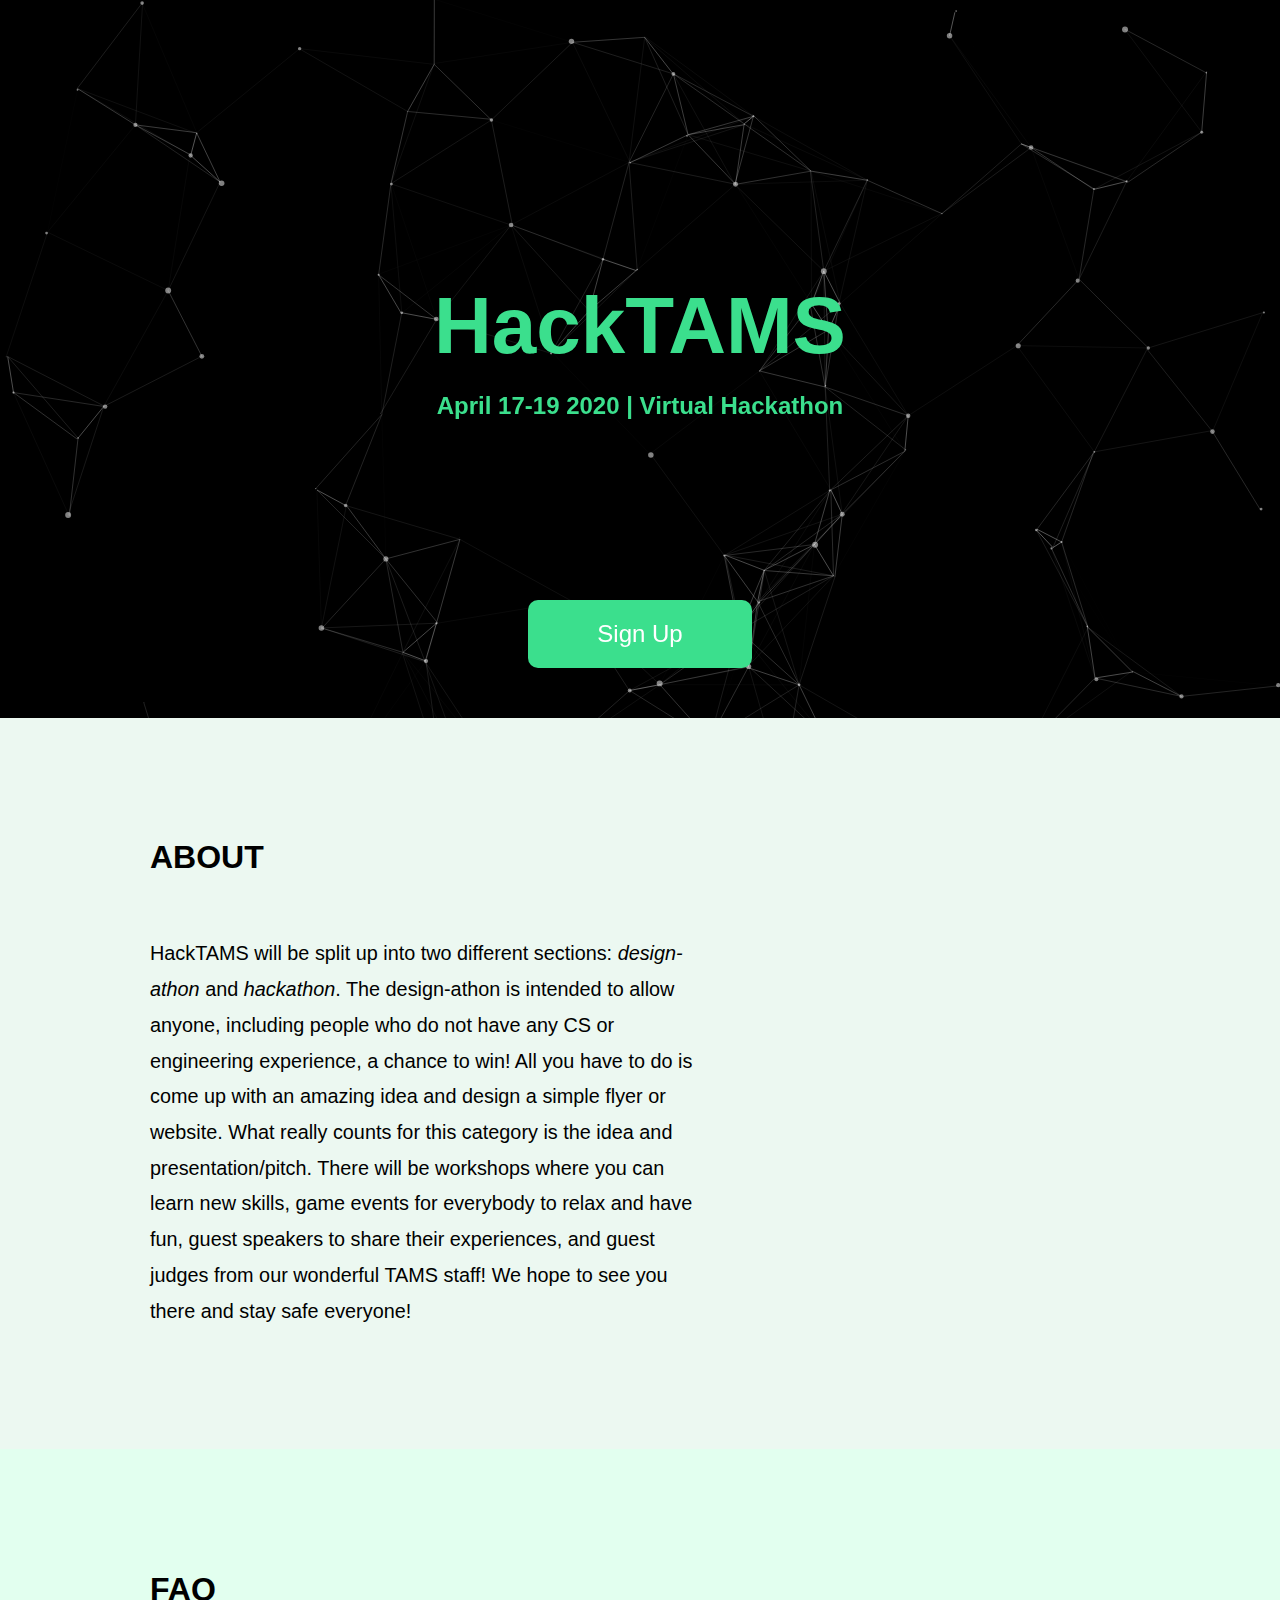
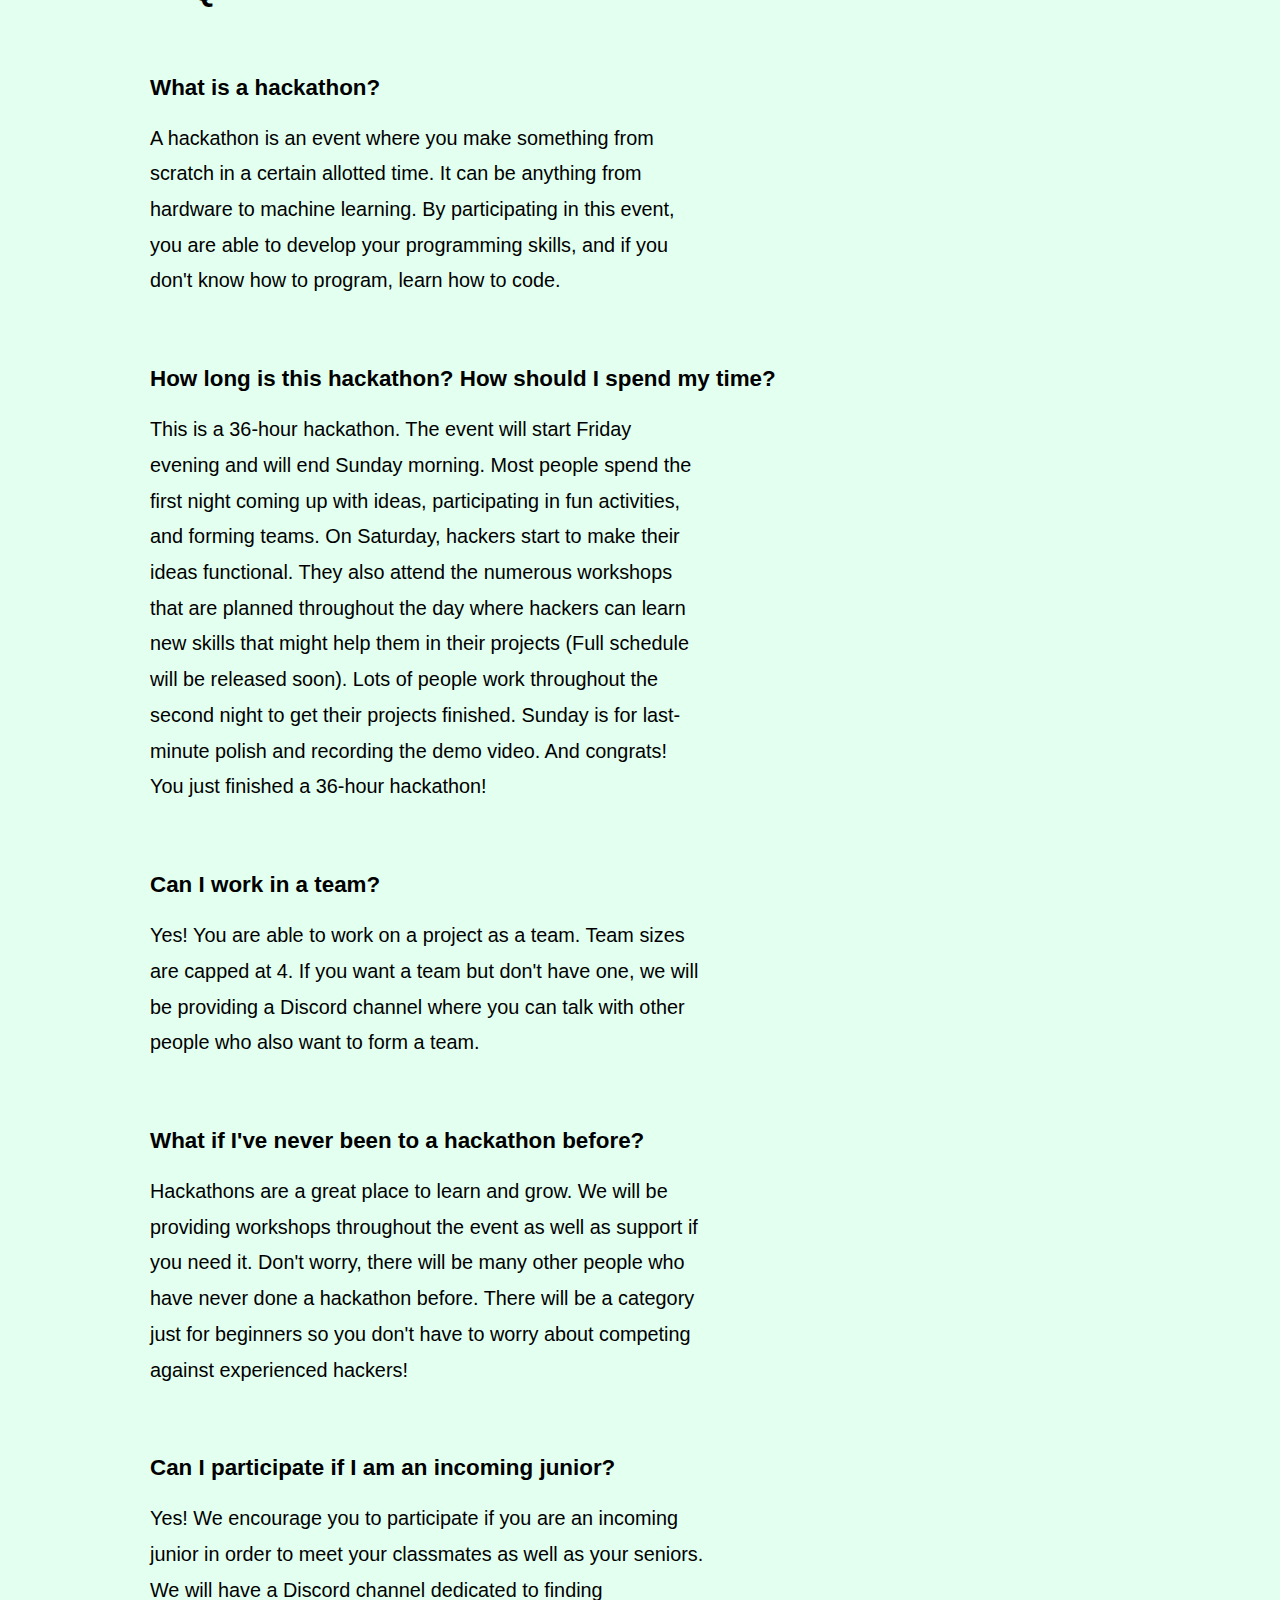
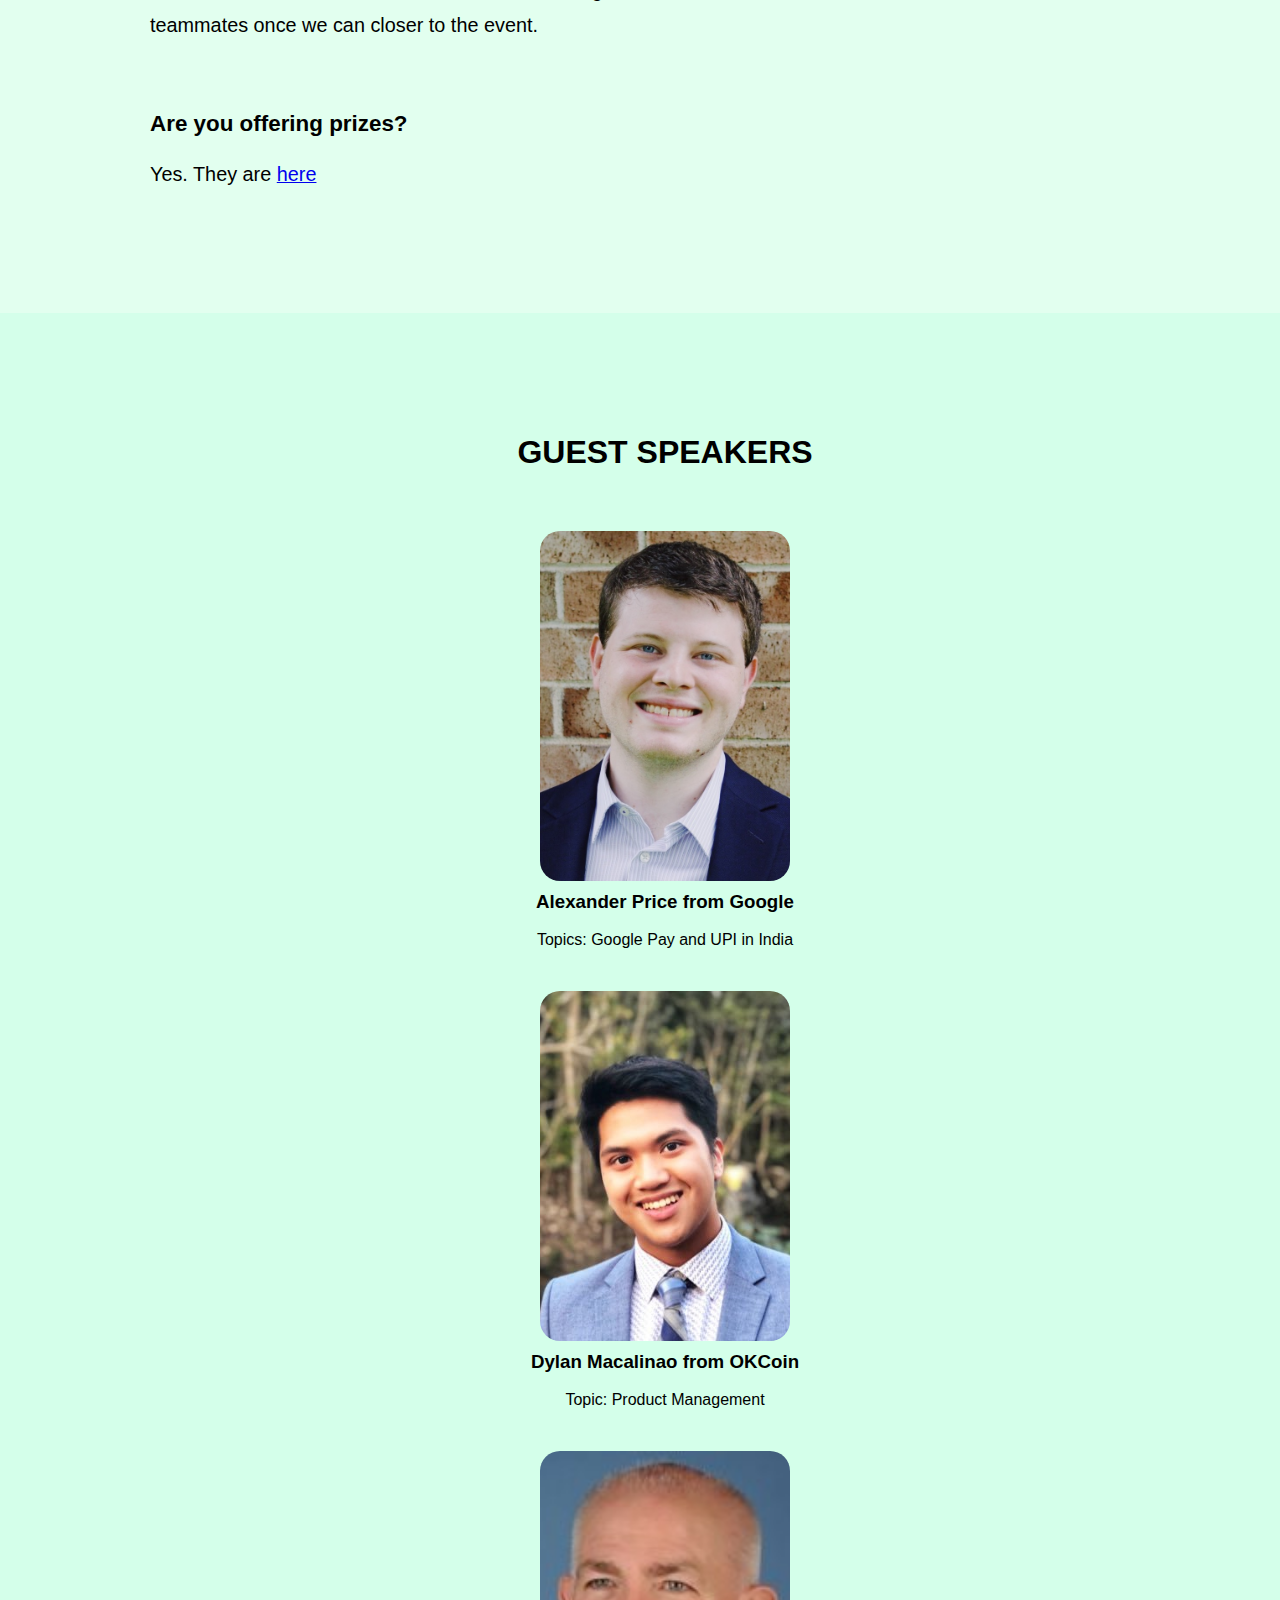
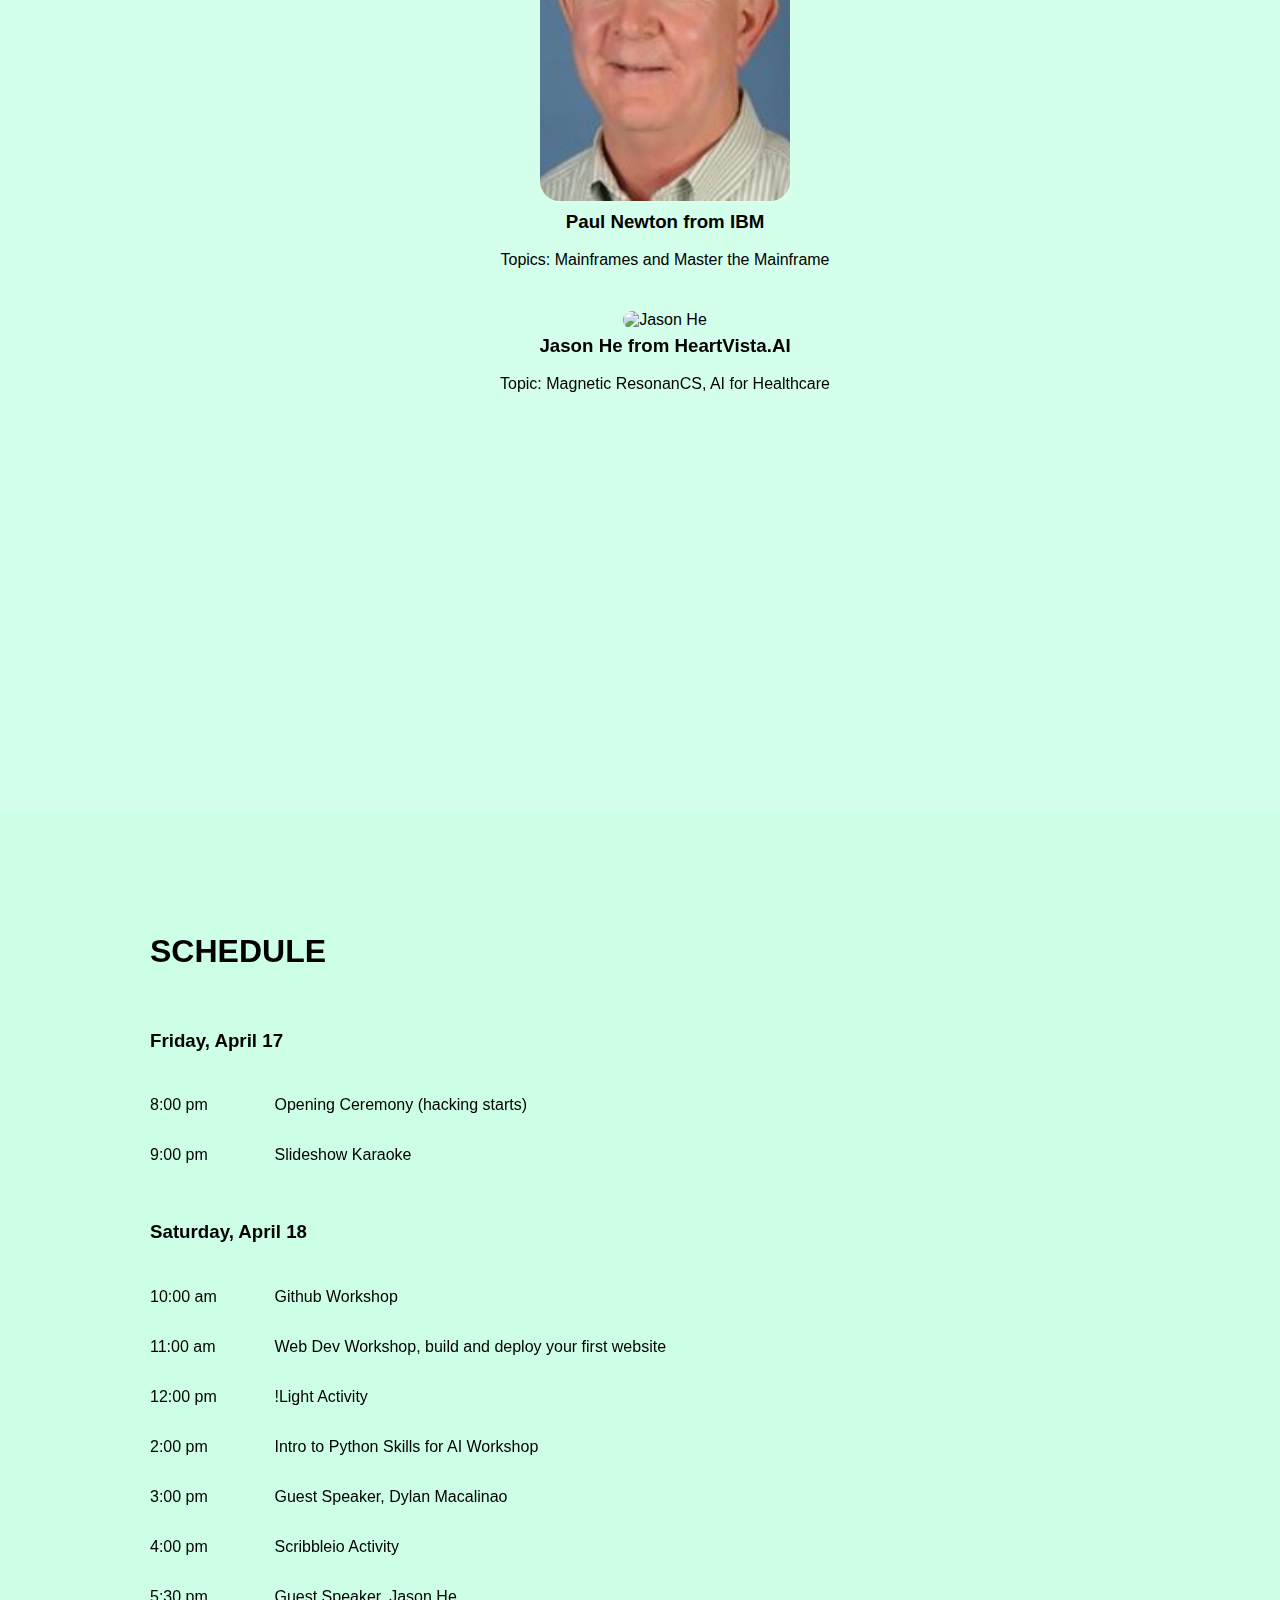
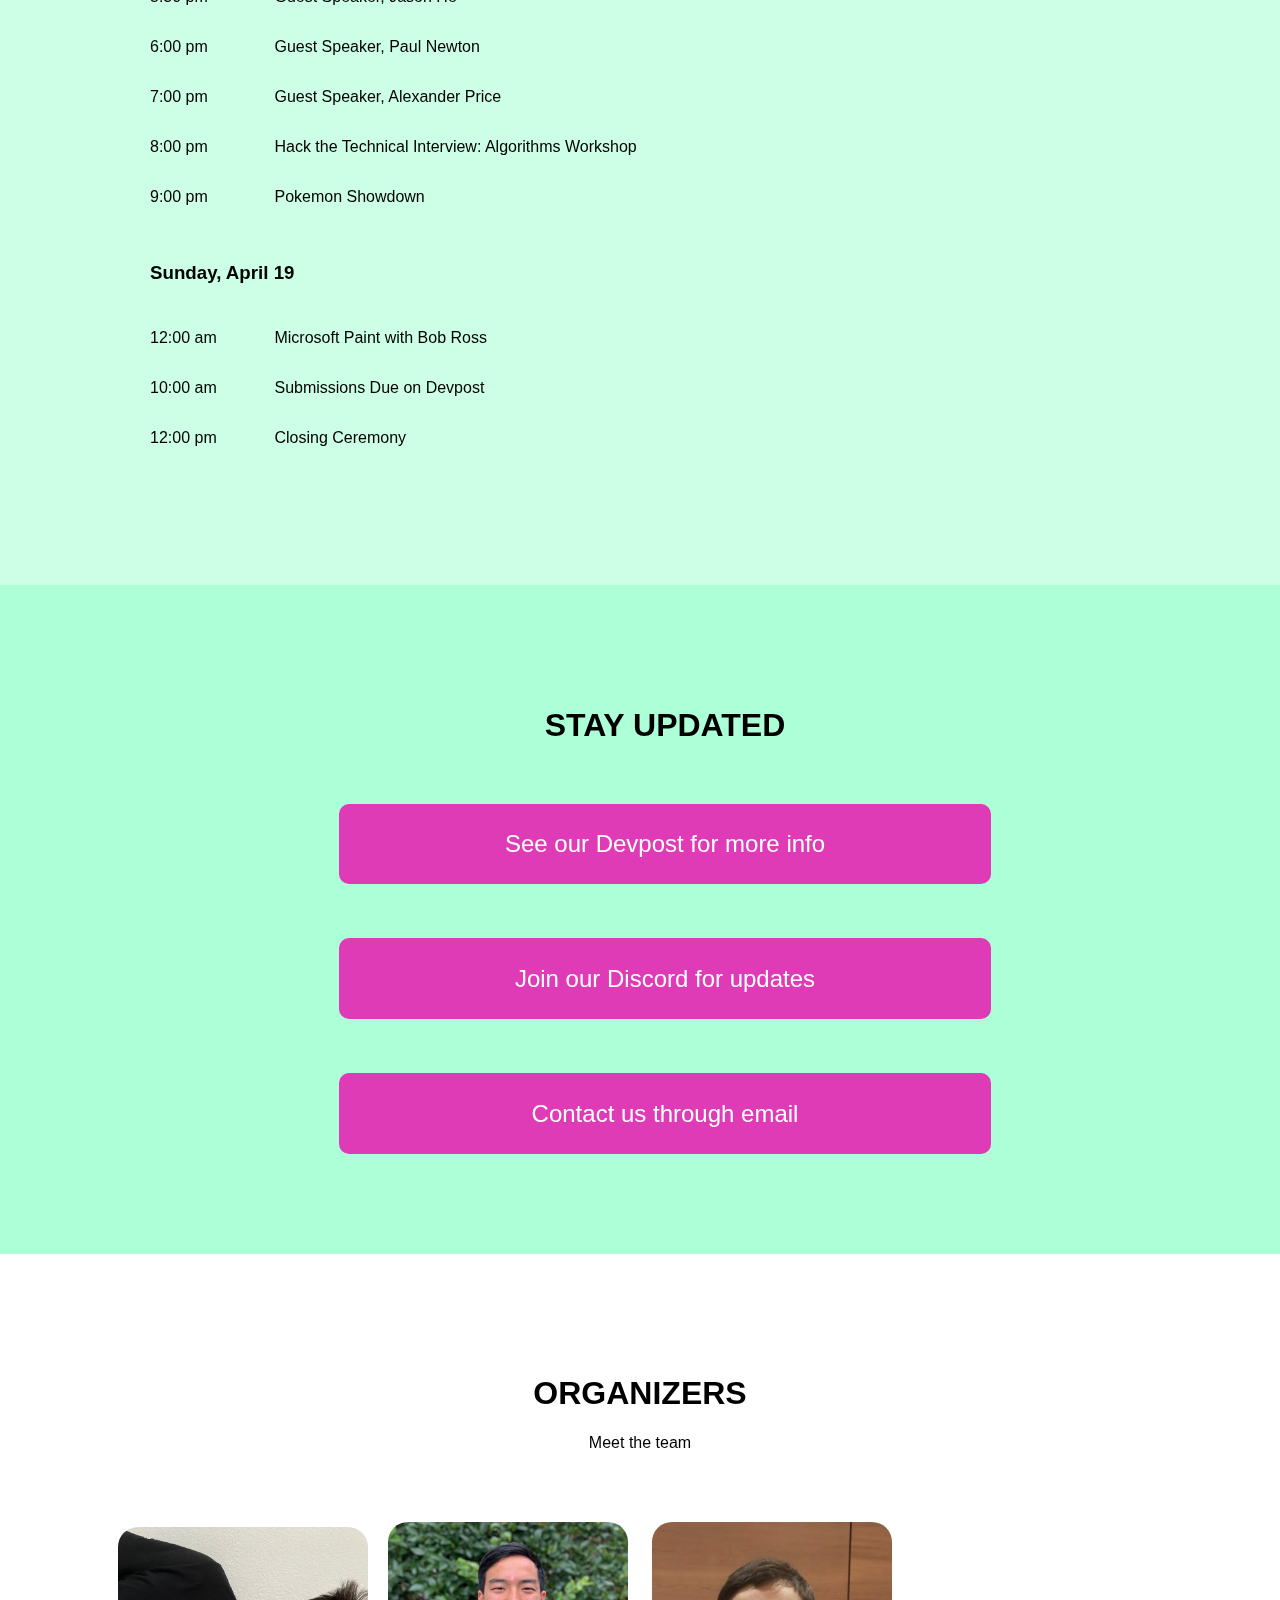
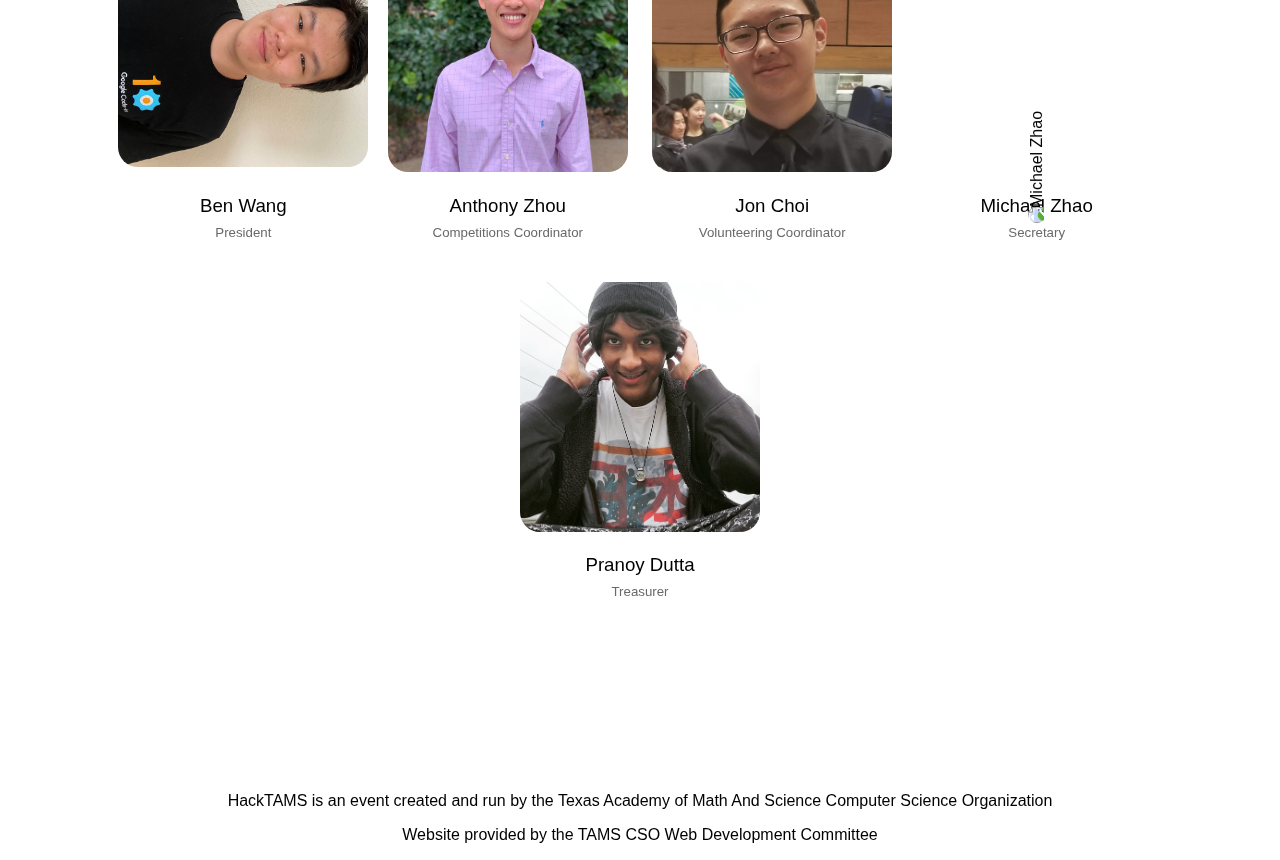
==== commit 87969414: "added faq to navbar" ====
--- a/projects/hacktams/index.html
+++ b/projects/hacktams/index.html
@@ -17,6 +17,7 @@
             <li><a href="#organizers-wrapper">Organizers</a></li>
             <li><a href="#schedule-wrapper">Schedule</a></li> 
             <li><a href="#guest-speakers">Guest Speakers</a></li>
+            <li><a href="#faq">Faq</a></li>
             <li><a href="#about">About</a></li>
         </ul>
         
--- a/projects/hacktams/css/main.css
+++ b/projects/hacktams/css/main.css
@@ -26,7 +26,7 @@
 
 /* nav bar */
 
-@media screen and (max-width: 970px) {
+@media screen and (max-width: 1050px) {
     #nav{
         display: none;
     }
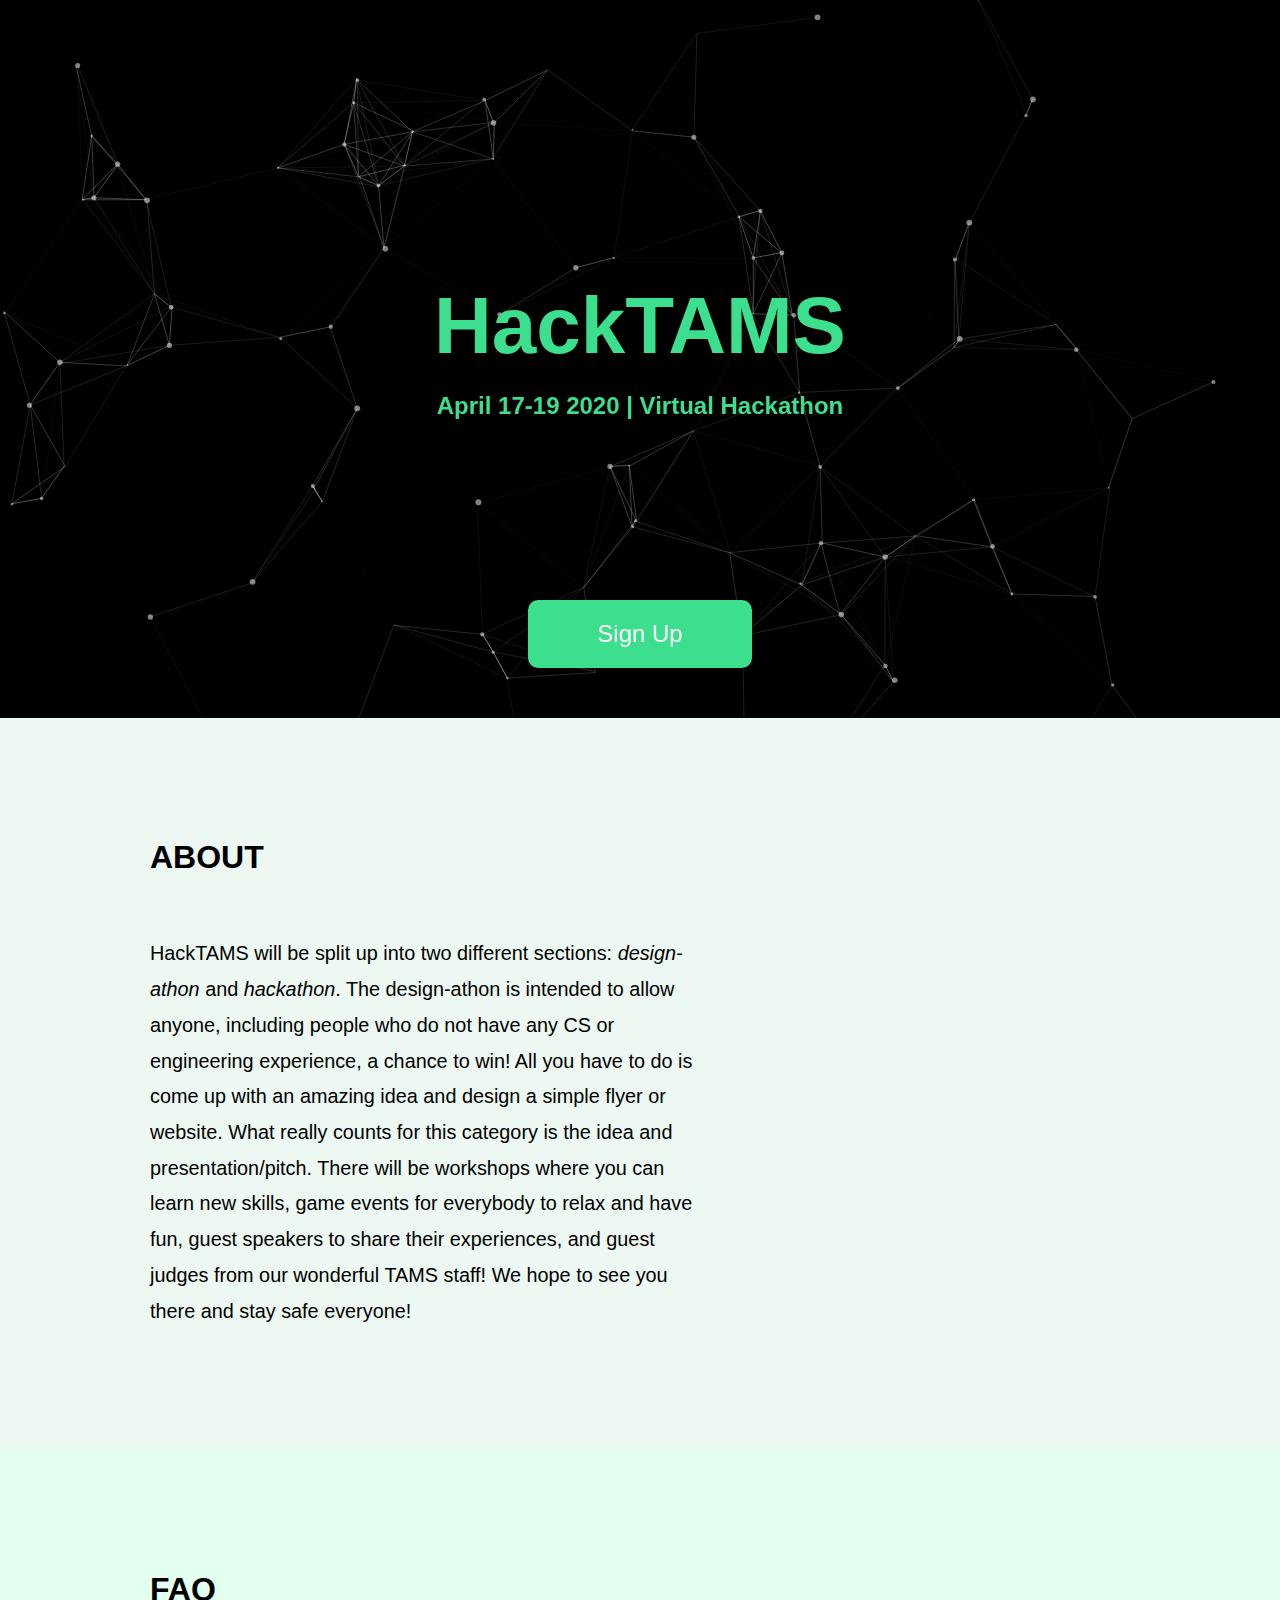
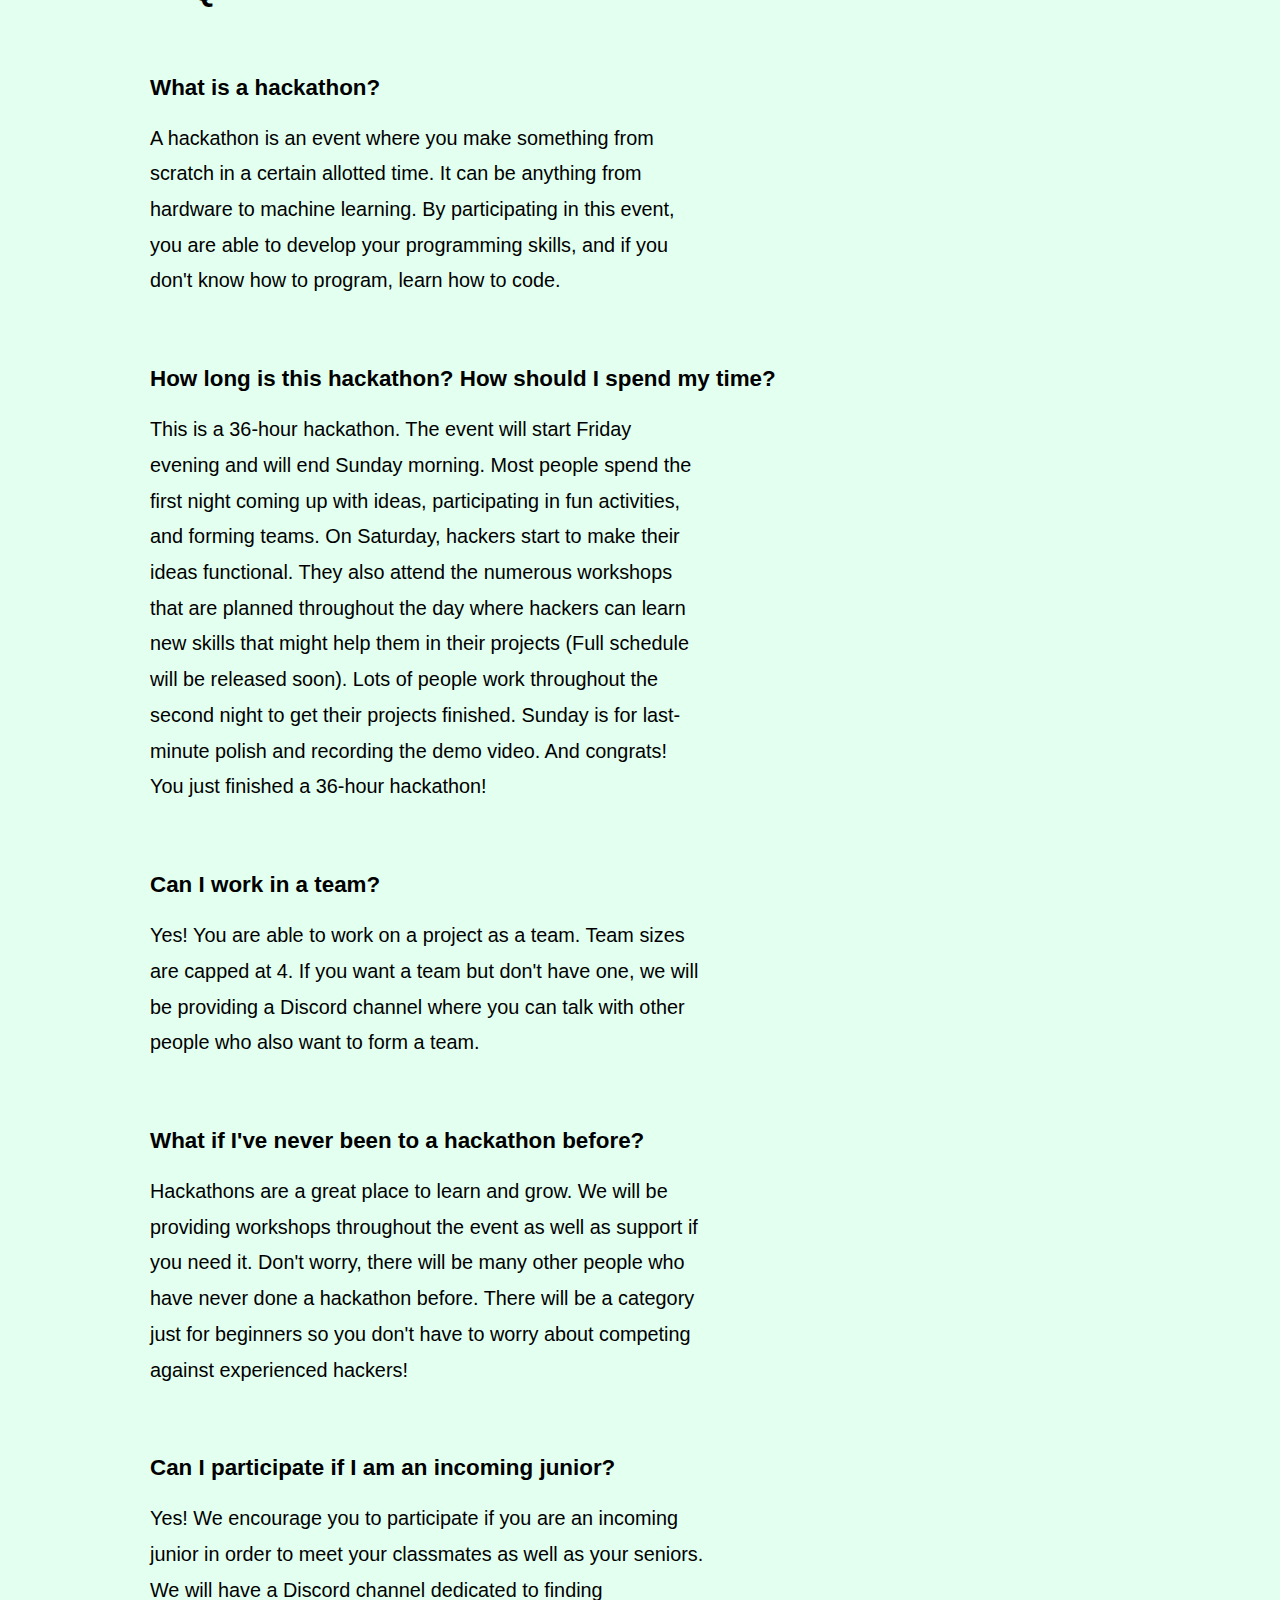
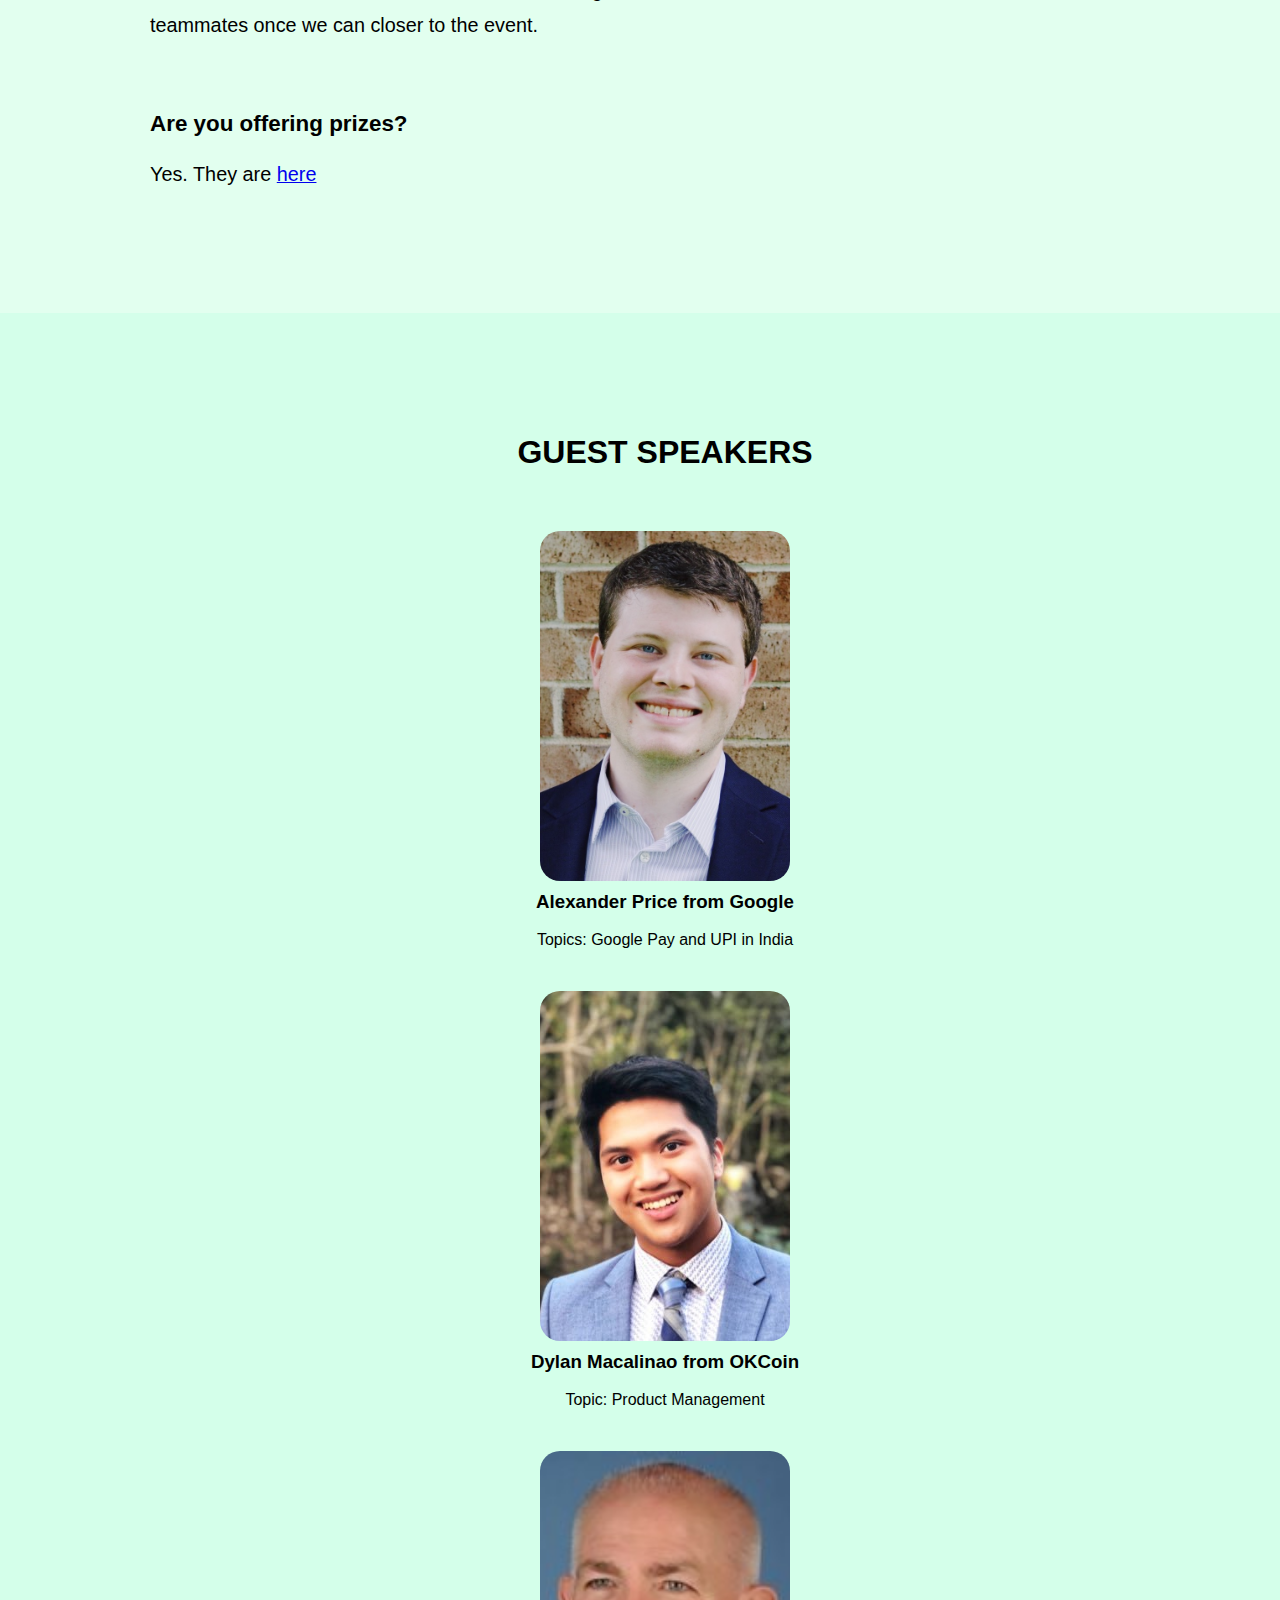
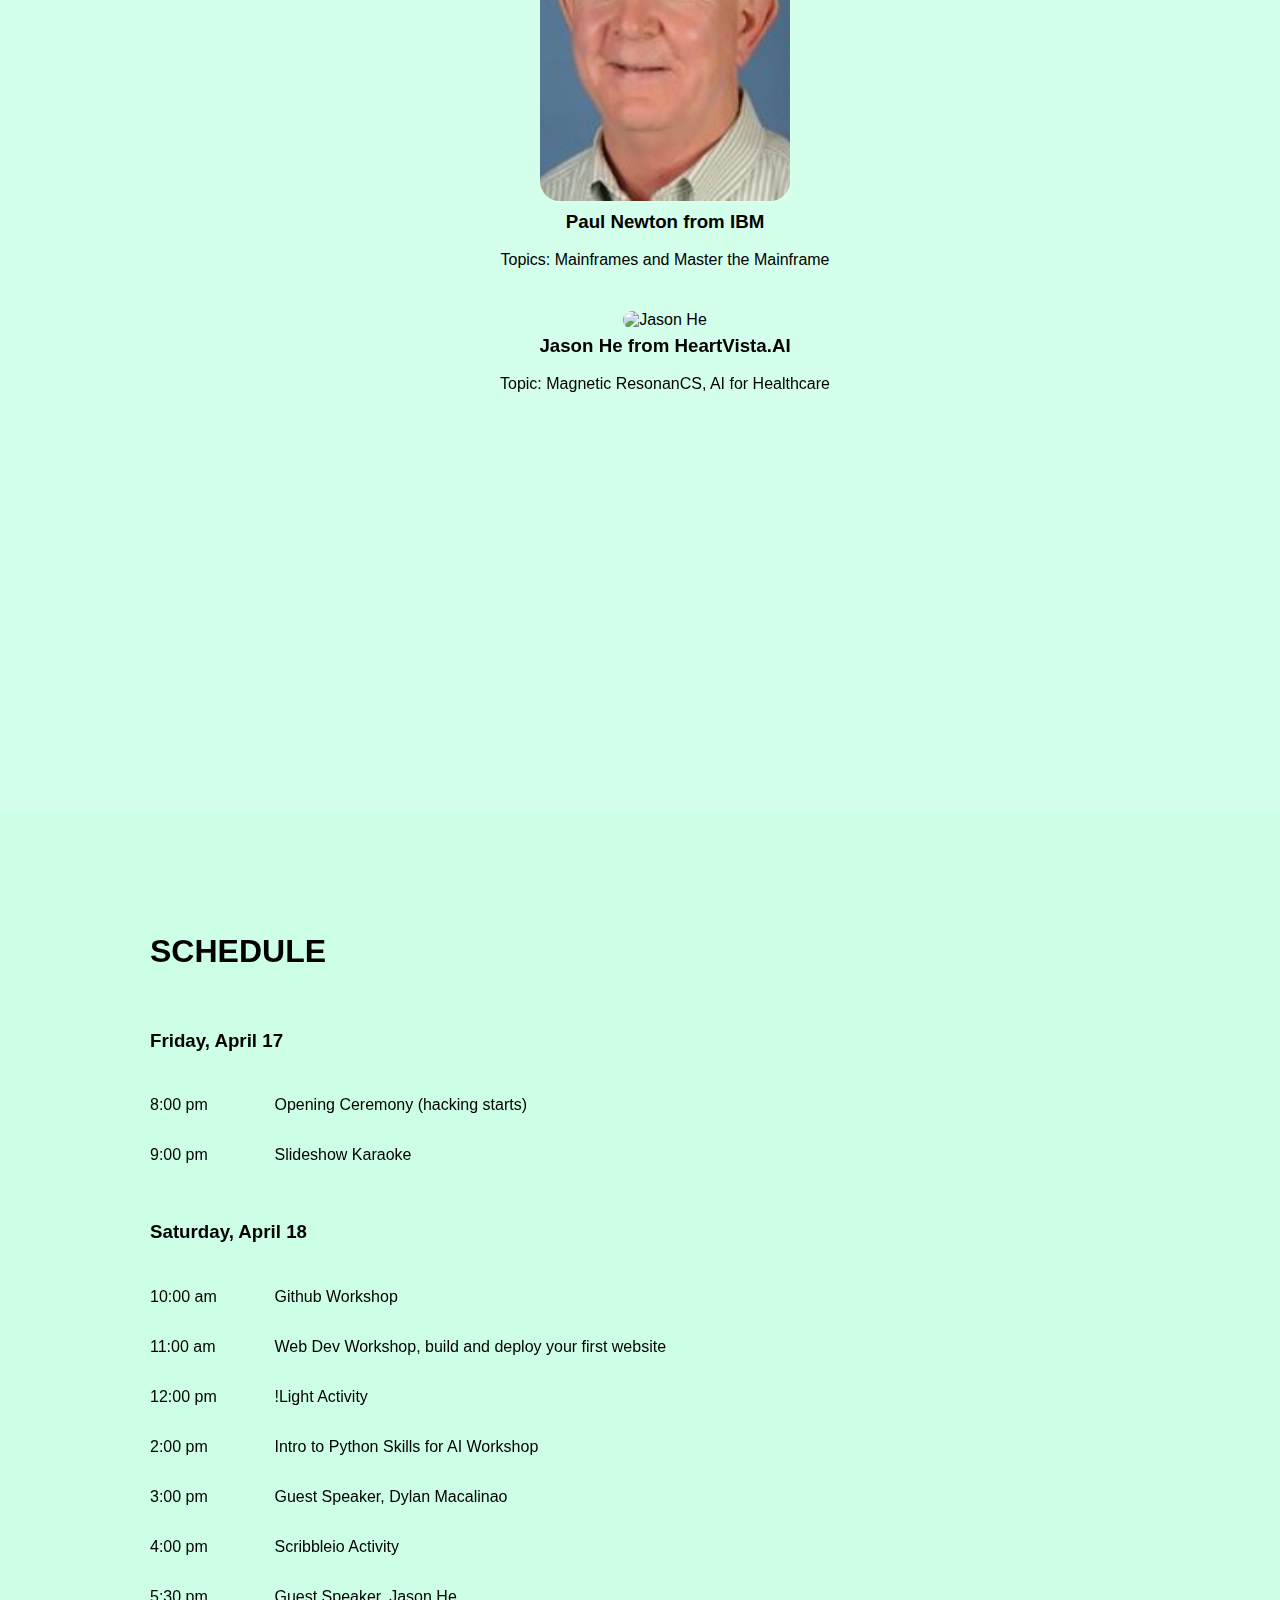
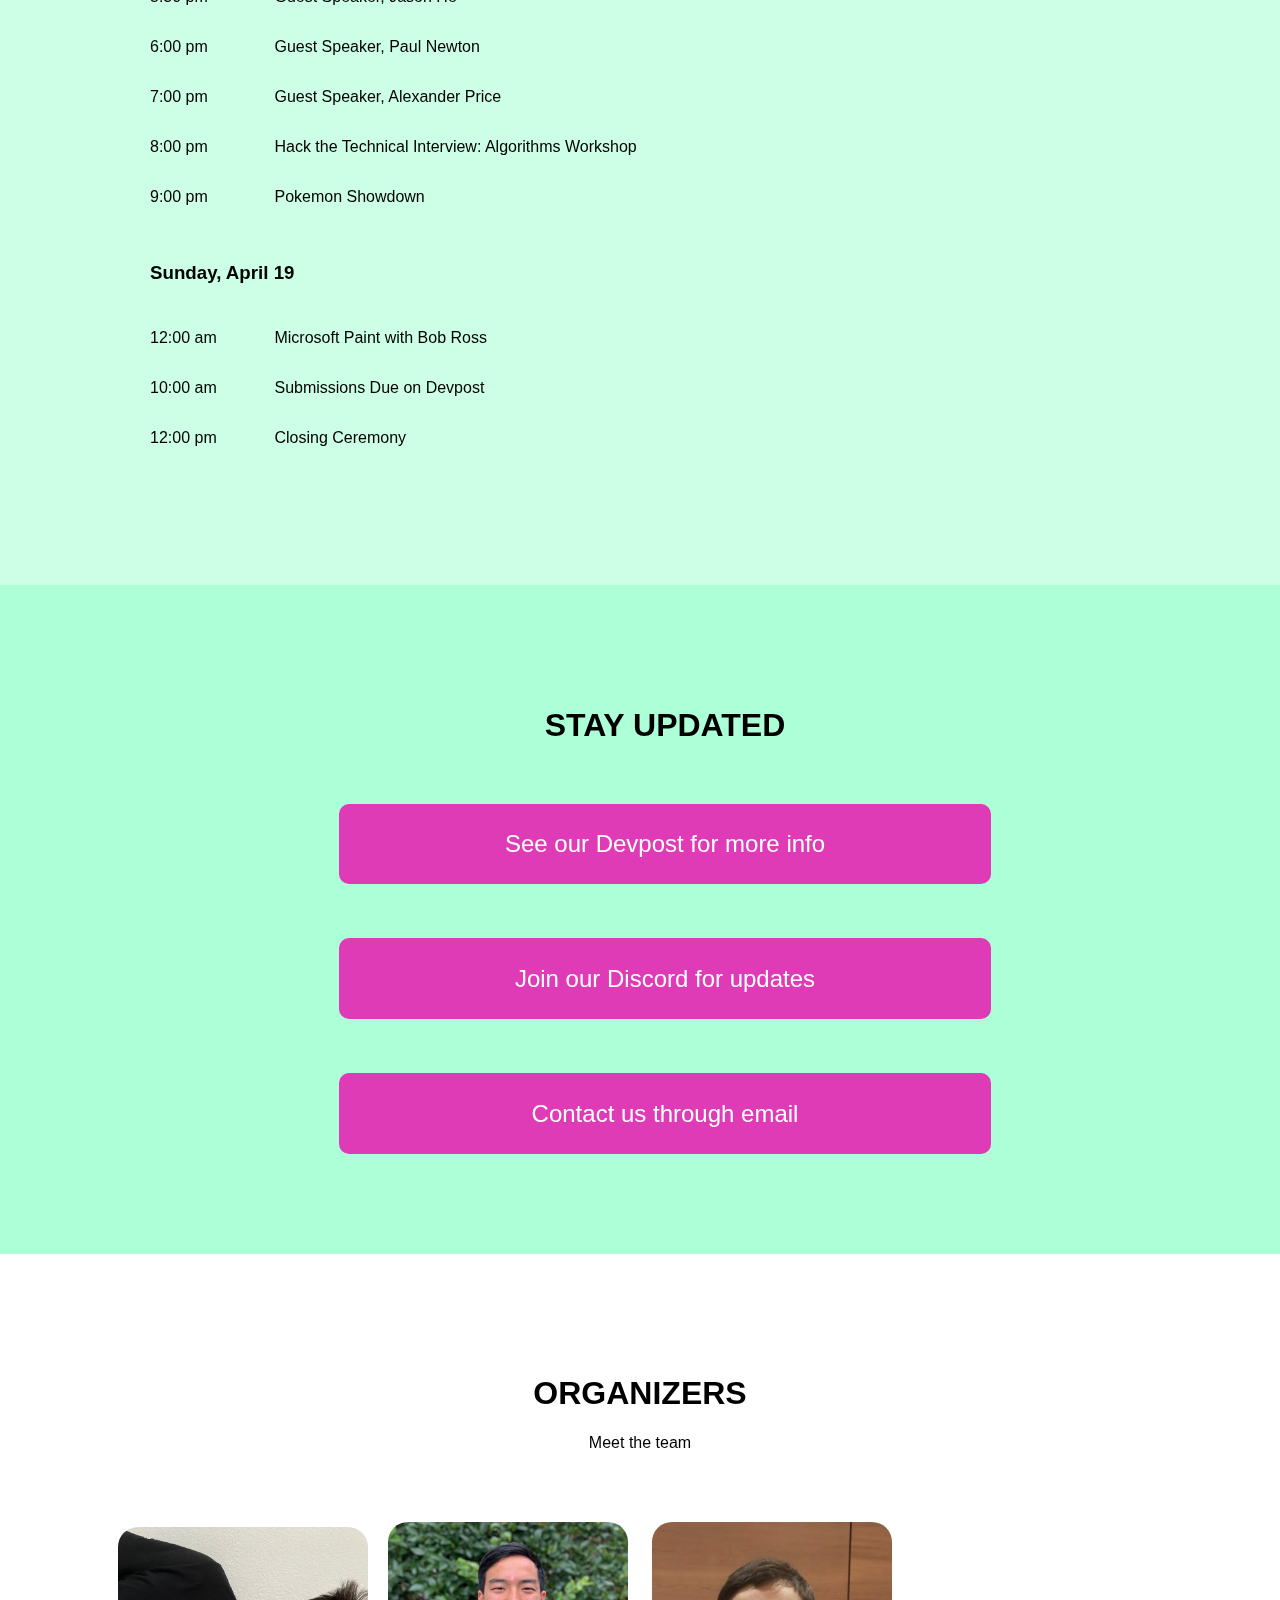
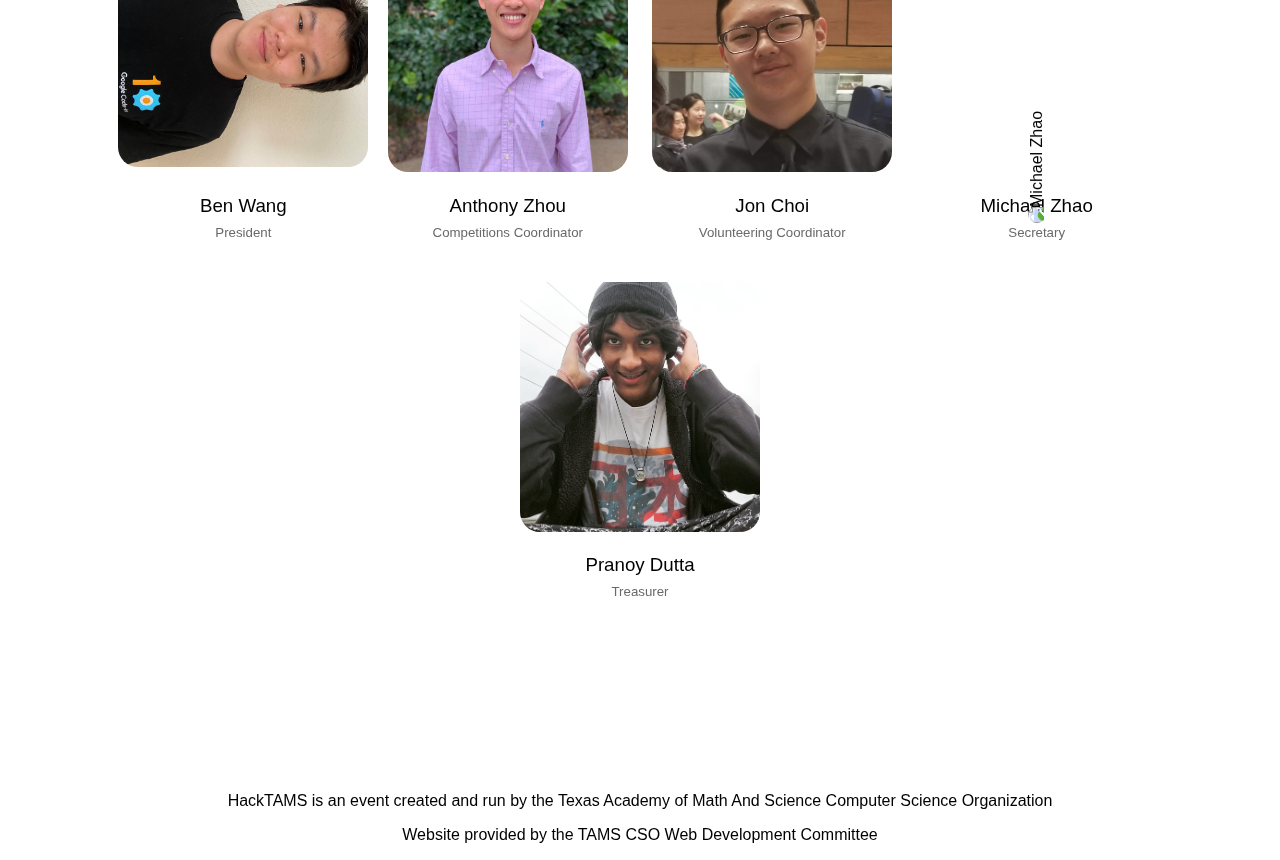
==== commit e0d9faf0: "added faq to navbar" ====
--- a/projects/hacktams/index.html
+++ b/projects/hacktams/index.html
@@ -17,7 +17,7 @@
             <li><a href="#organizers-wrapper">Organizers</a></li>
             <li><a href="#schedule-wrapper">Schedule</a></li> 
             <li><a href="#guest-speakers">Guest Speakers</a></li>
-            <li><a href="#faq">Faq</a></li>
+            <li><a href="#faq">FAQ</a></li>
             <li><a href="#about">About</a></li>
         </ul>
         
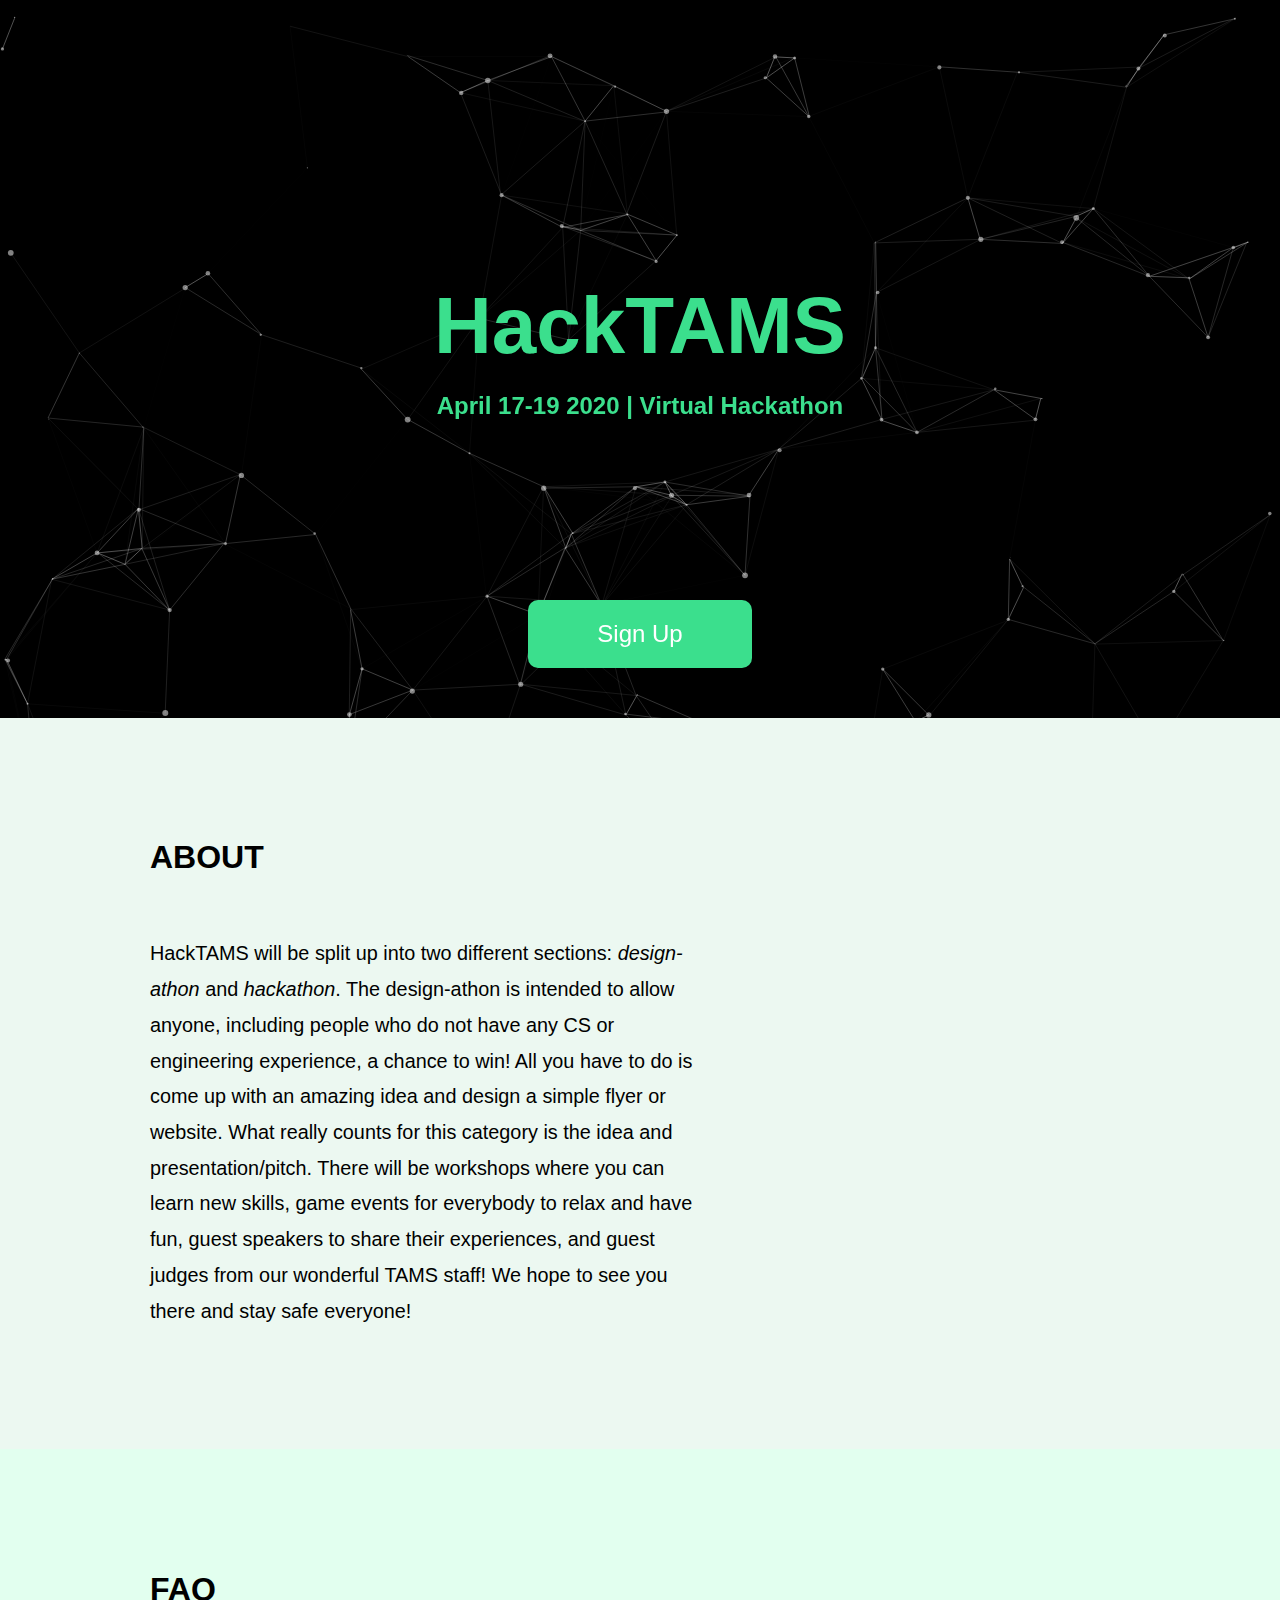
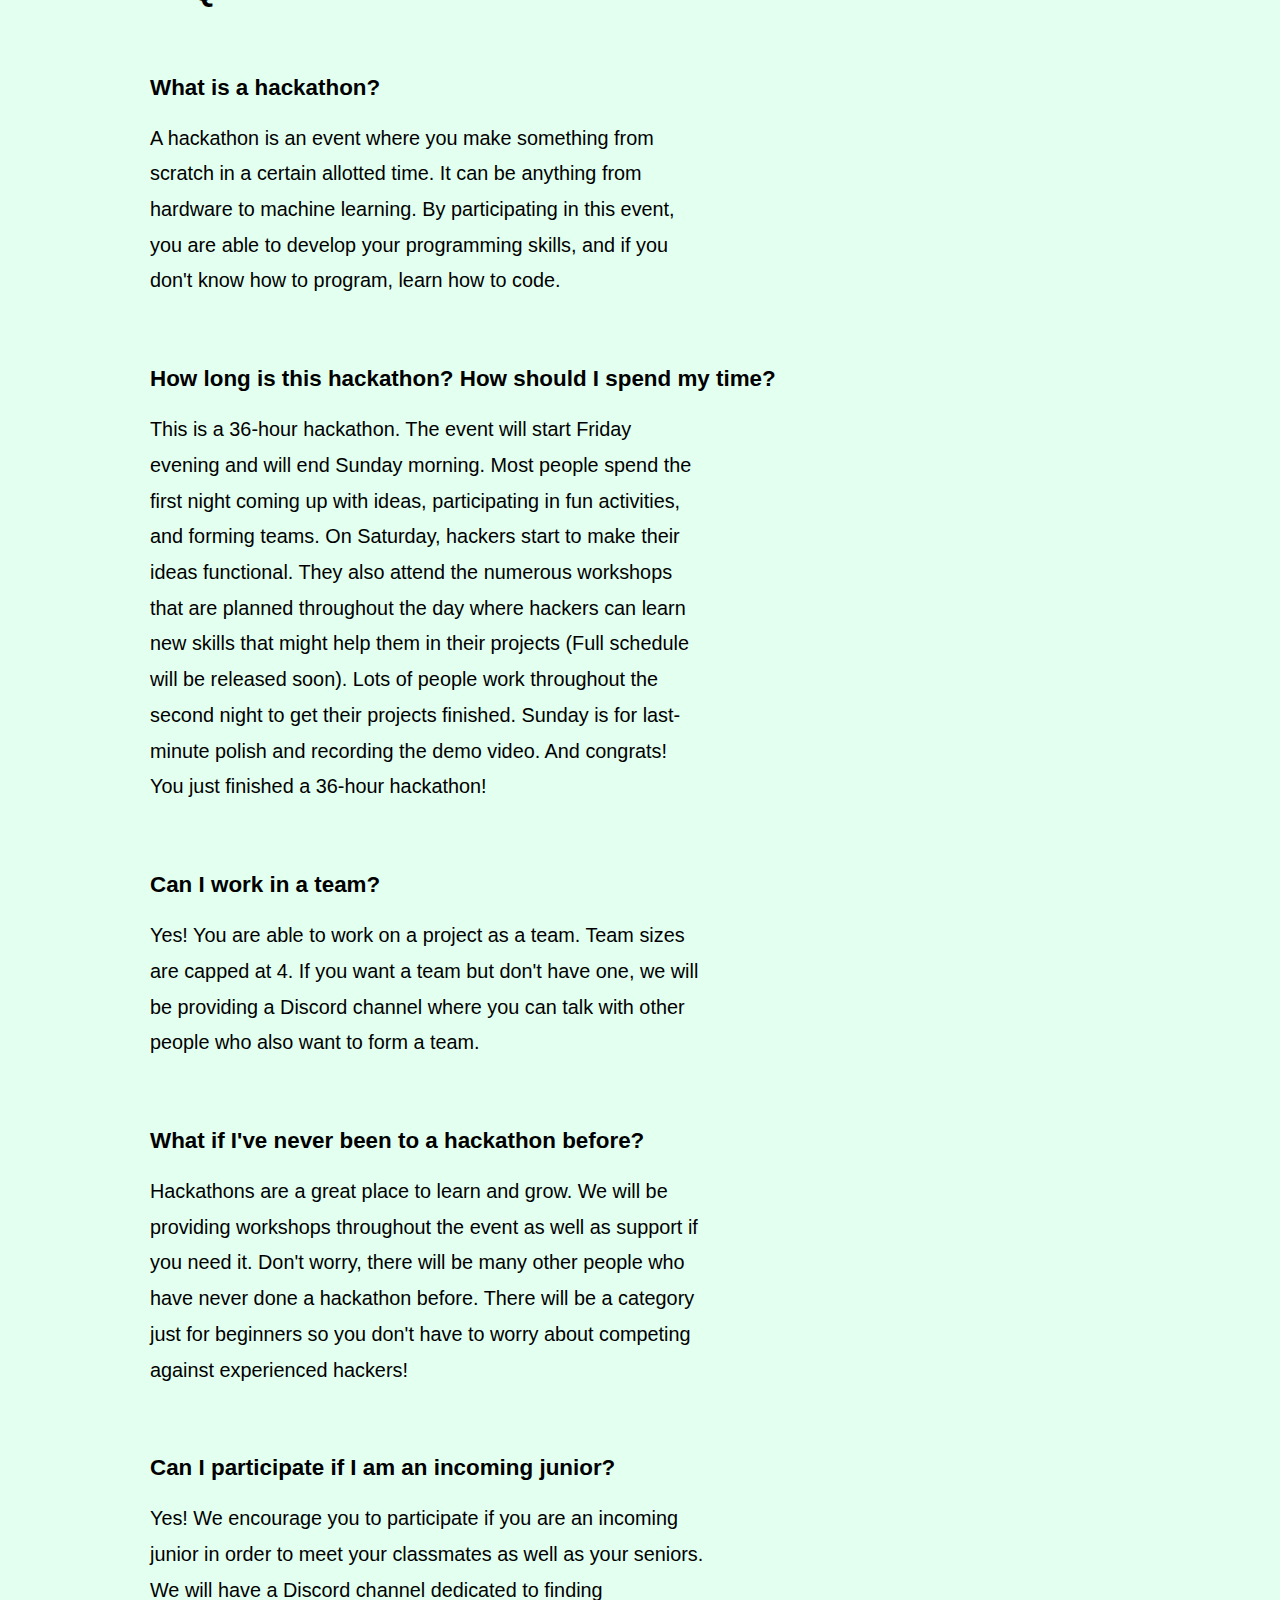
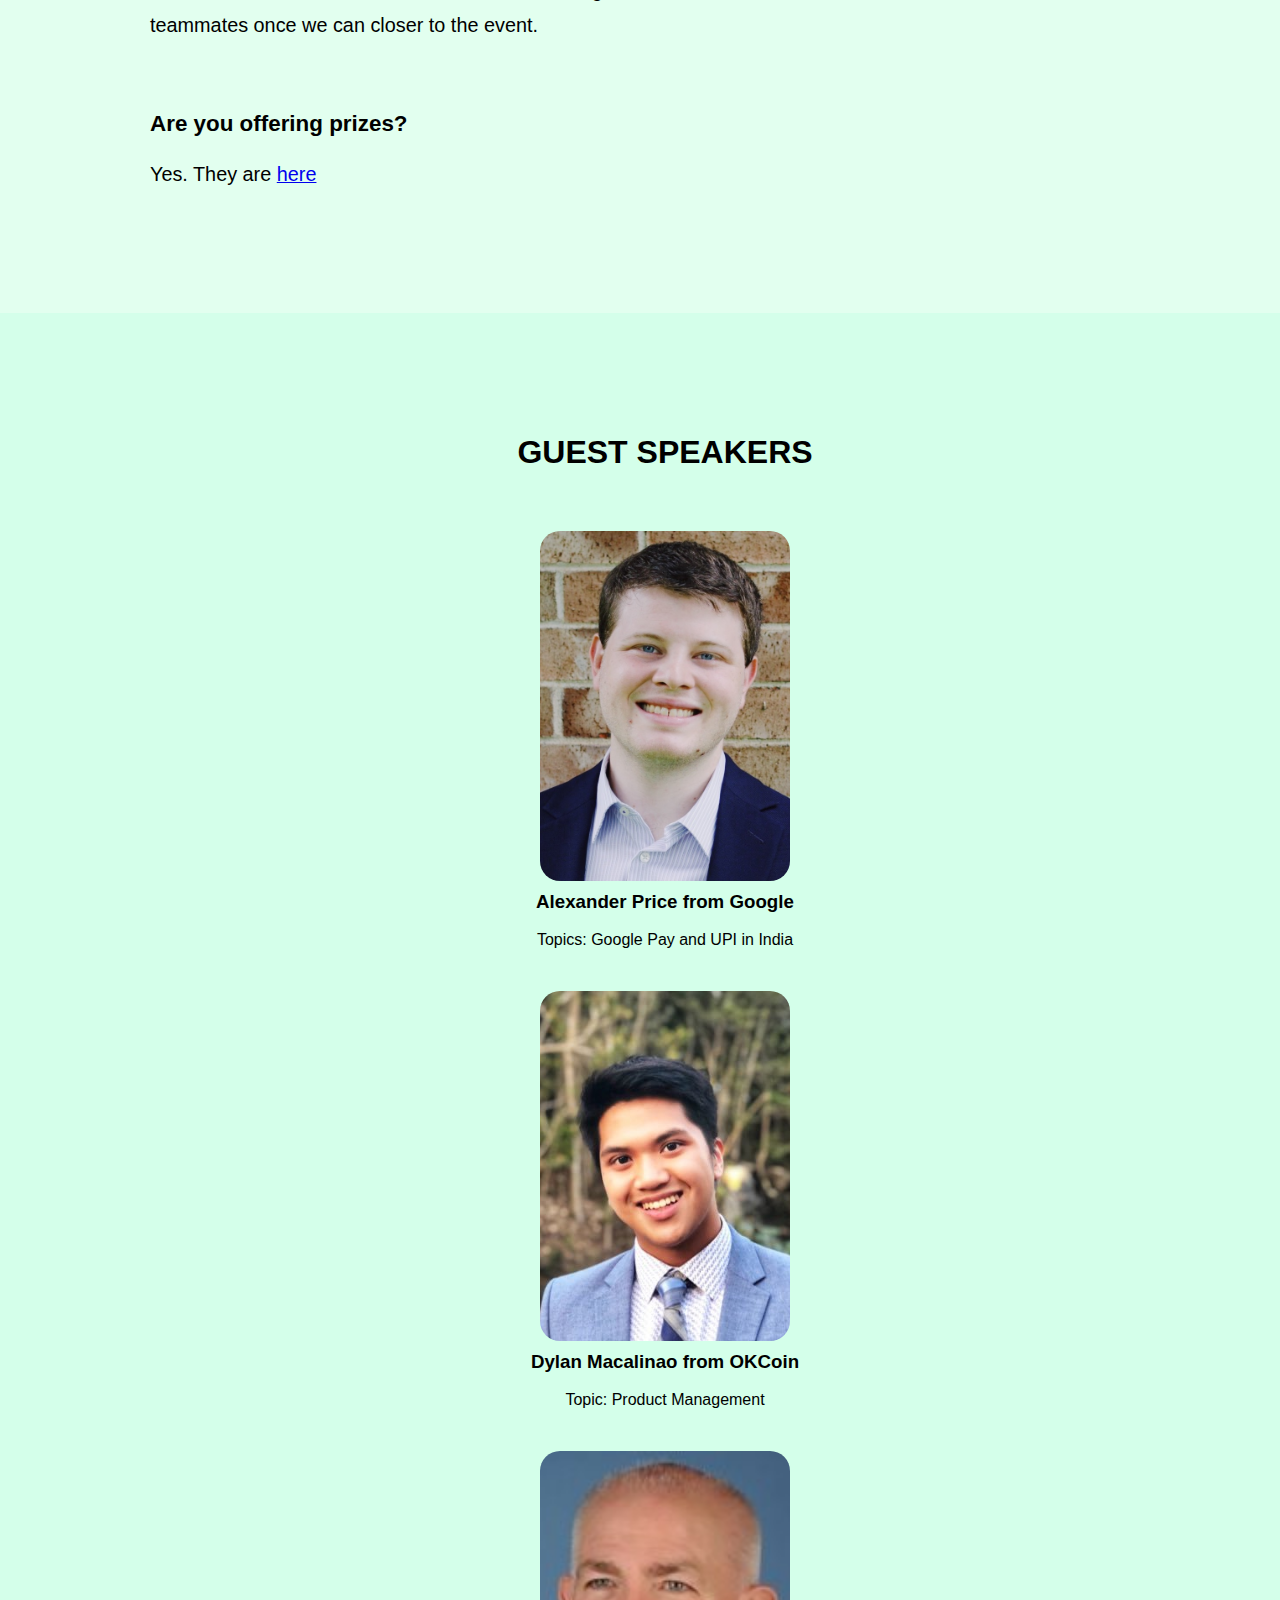
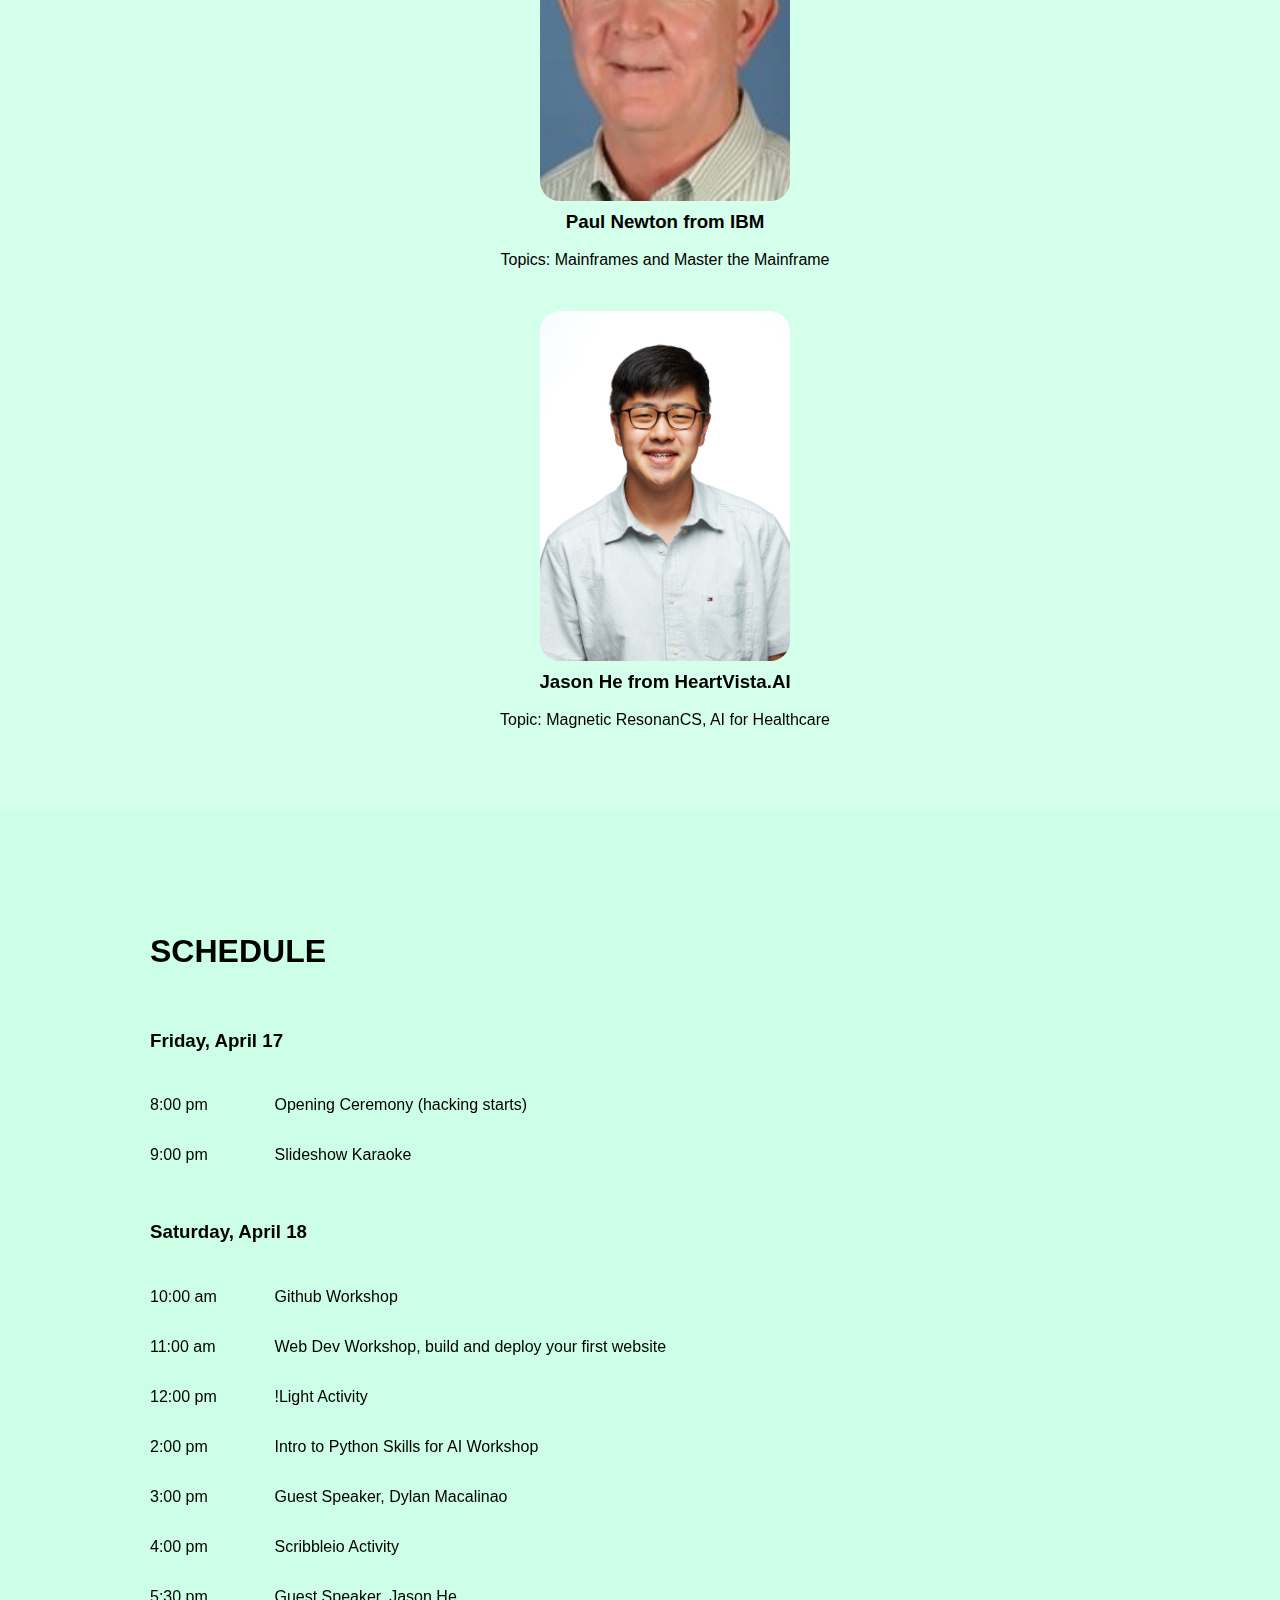
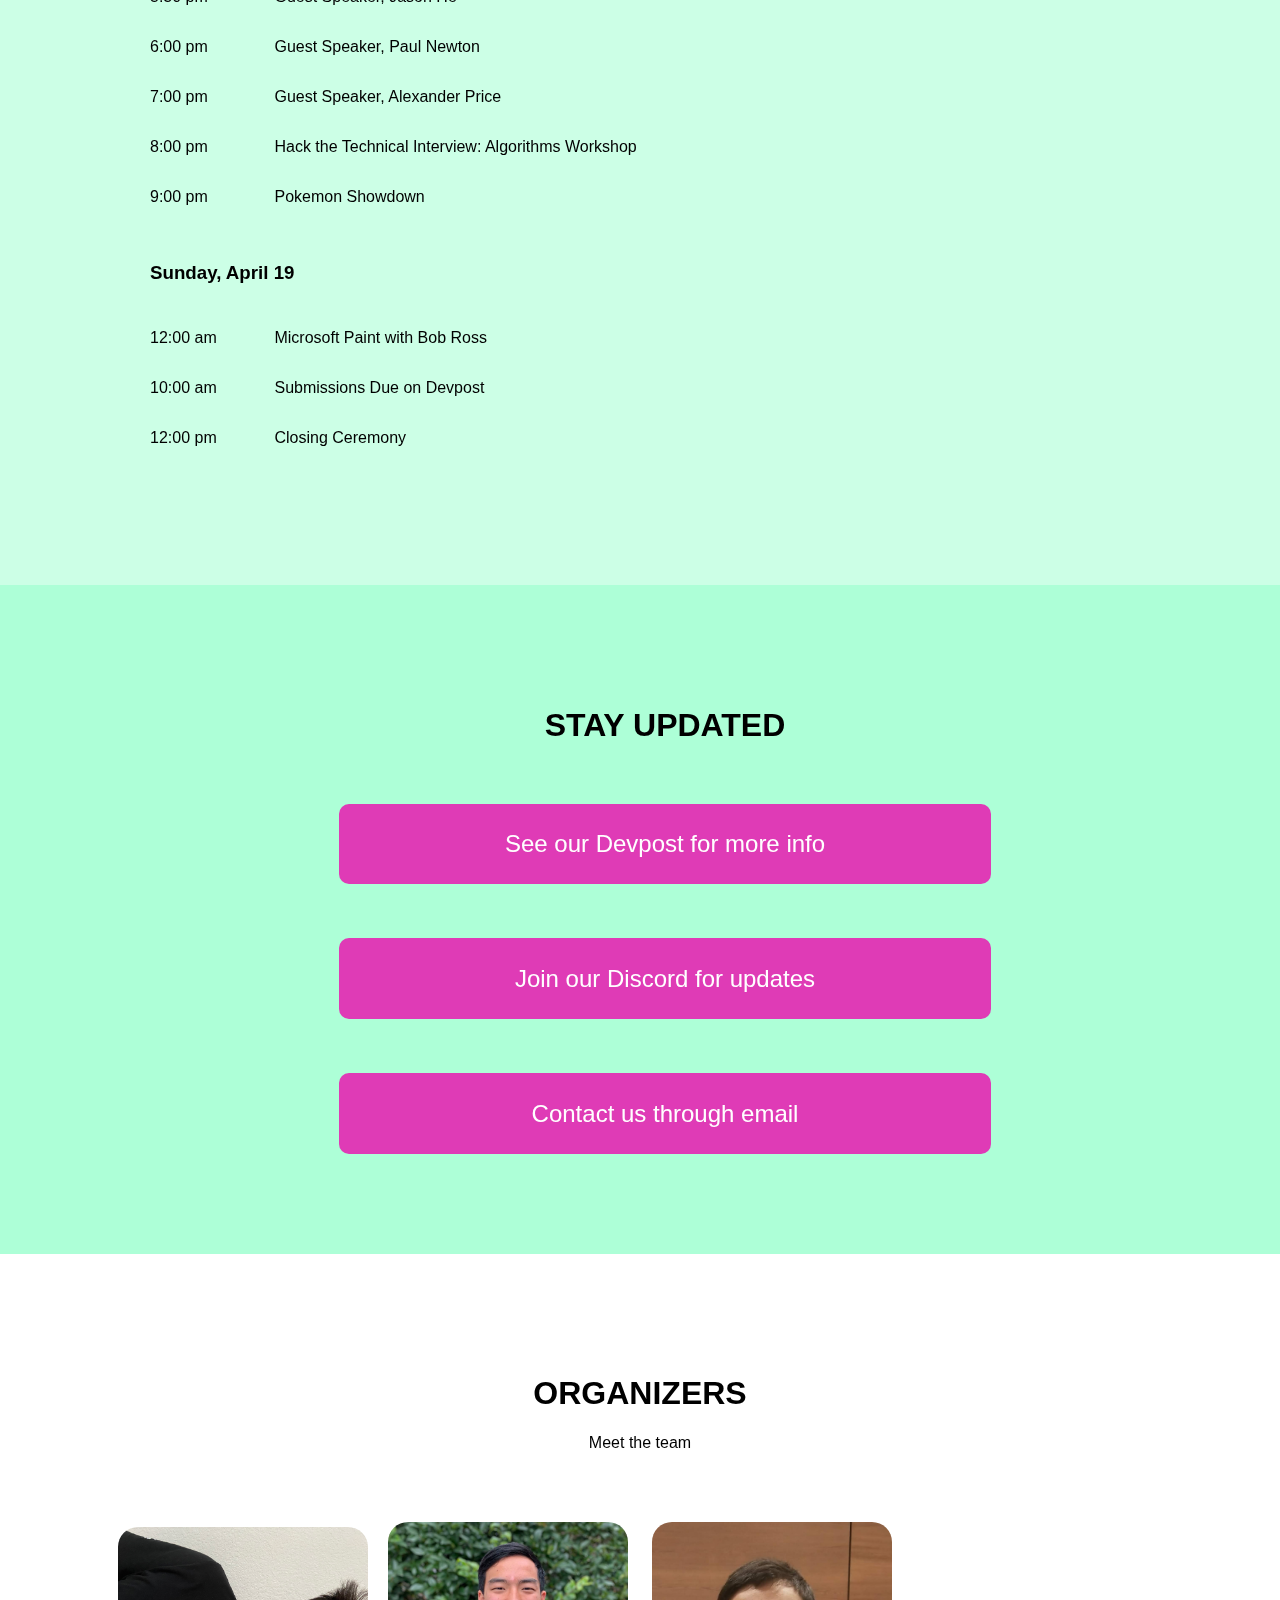
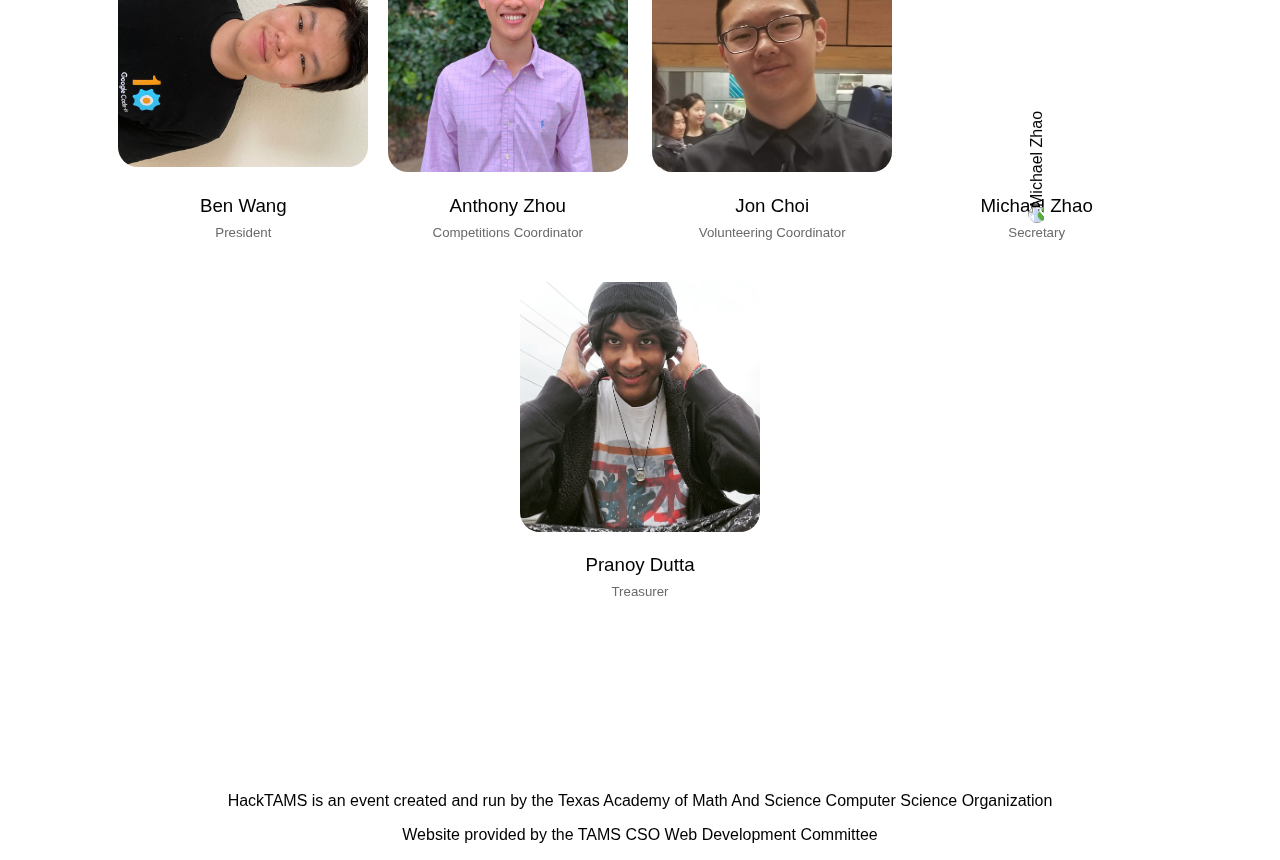
==== commit 558b35df: "updated jason photo" ====
--- a/projects/hacktams/index.html
+++ b/projects/hacktams/index.html
@@ -96,7 +96,7 @@
             </div>
 
             <div class="speaker-card first-card">
-                <img class="speaker-img" src="./imgs/jason.jpg" alt="Jason He" />
+                <img class="speaker-img" src="./imgs/jason.JPG" alt="Jason He" />
                 
                 <div class="speaker-info">
                     <h3>Jason He from HeartVista.AI</h3>
@@ -250,4 +250,4 @@
         
     </body>
 
-</html>+</html>
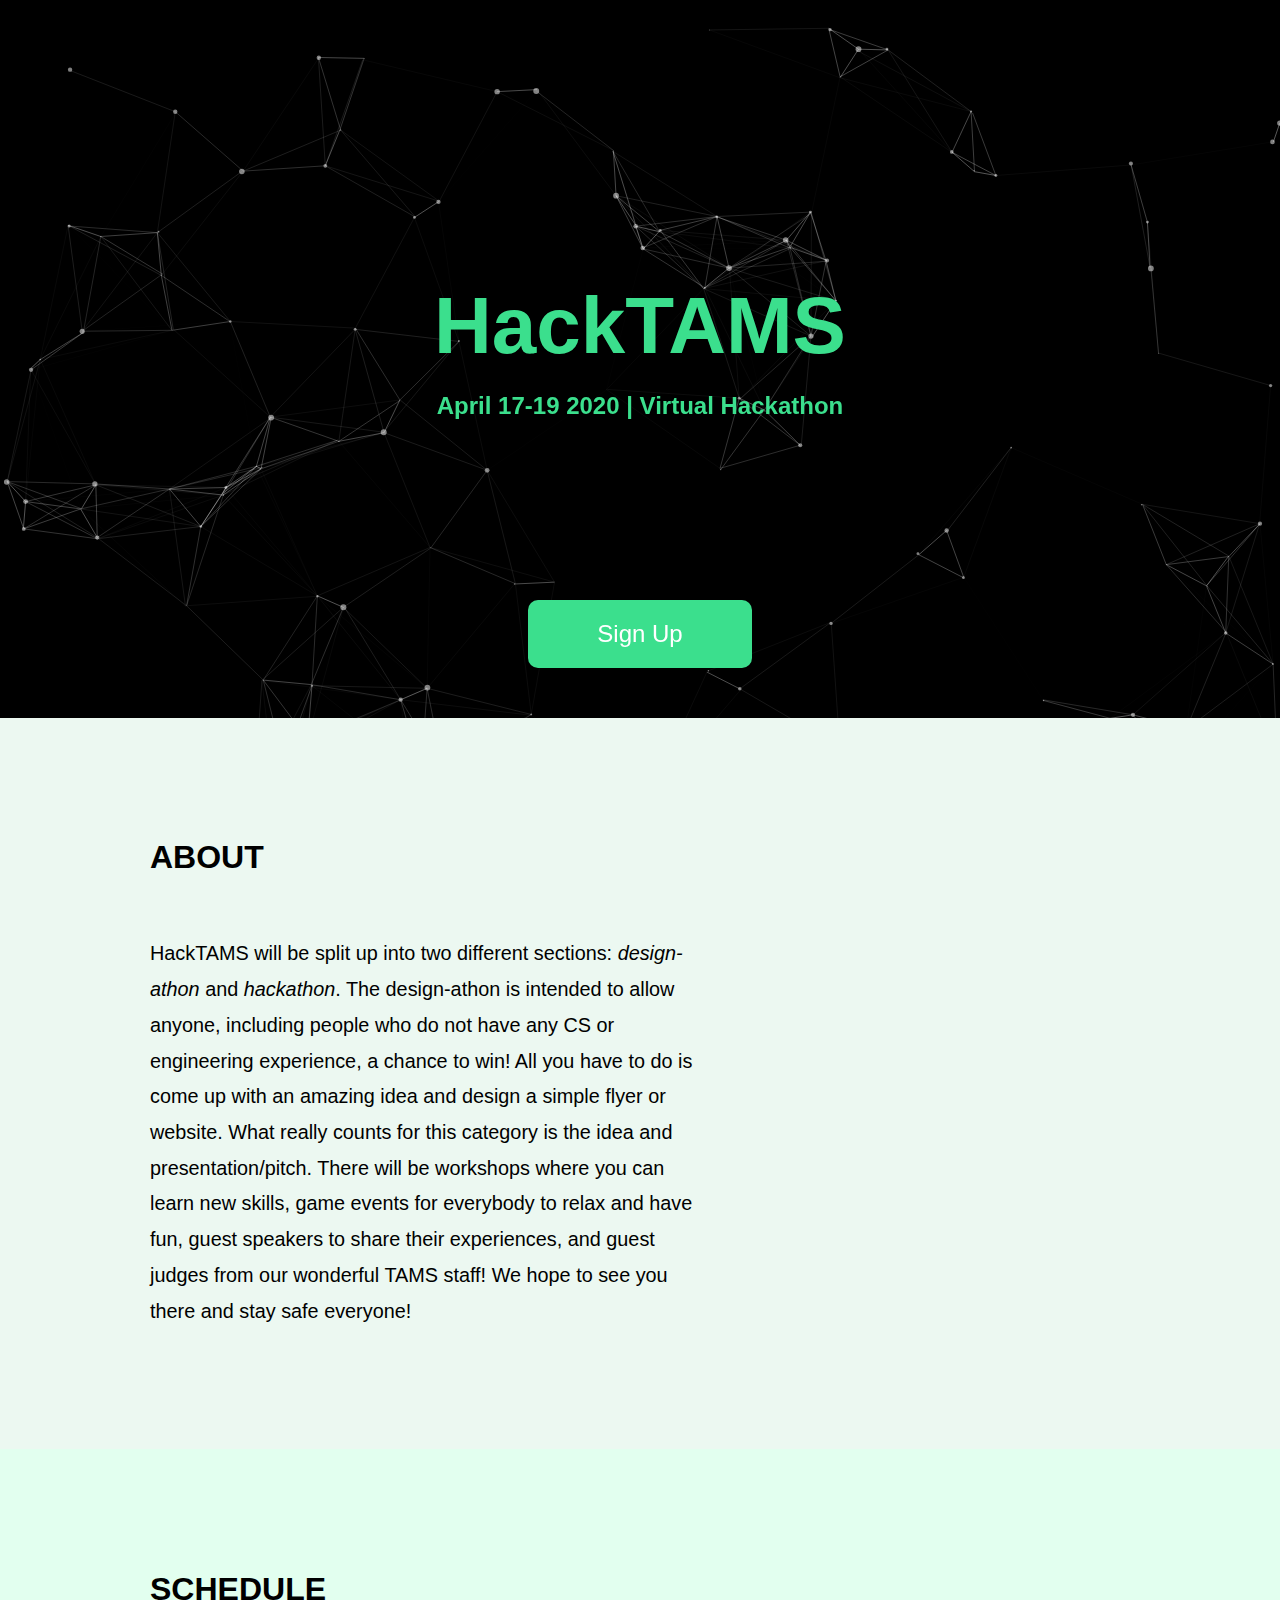
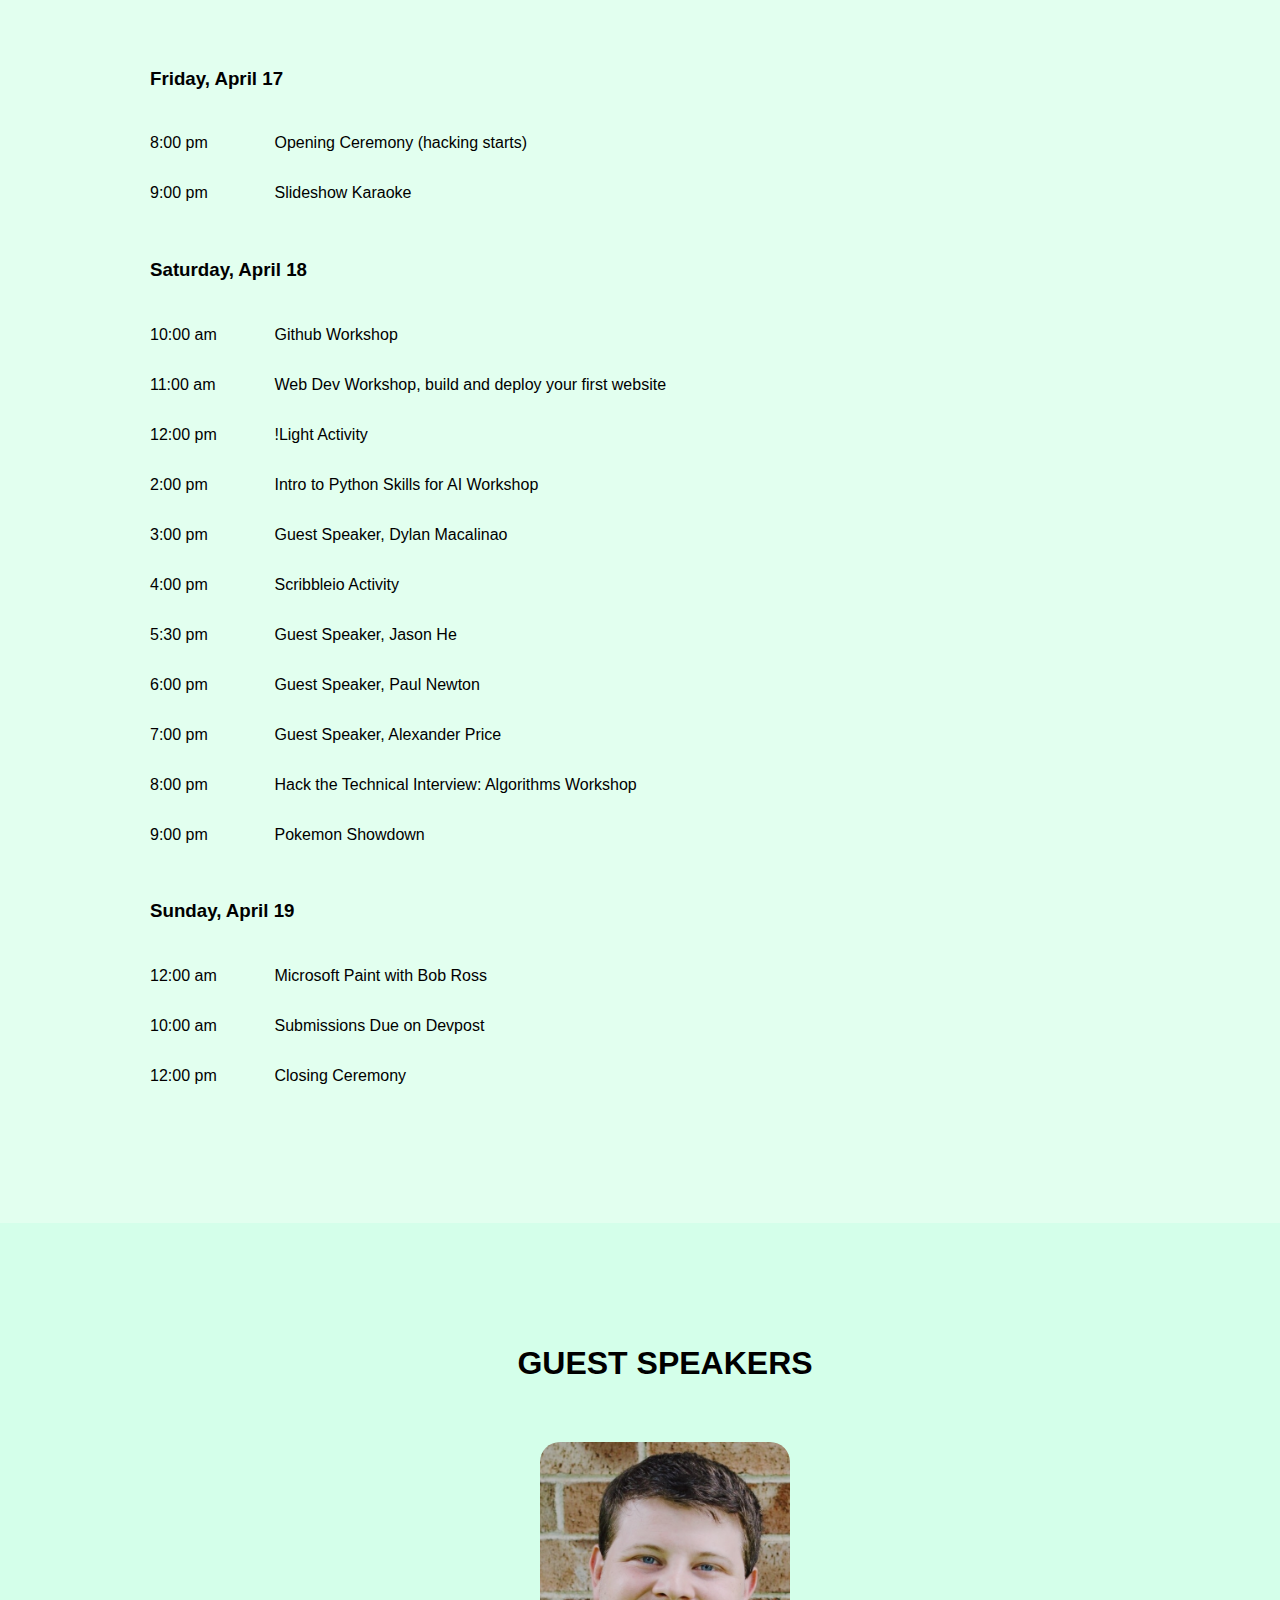
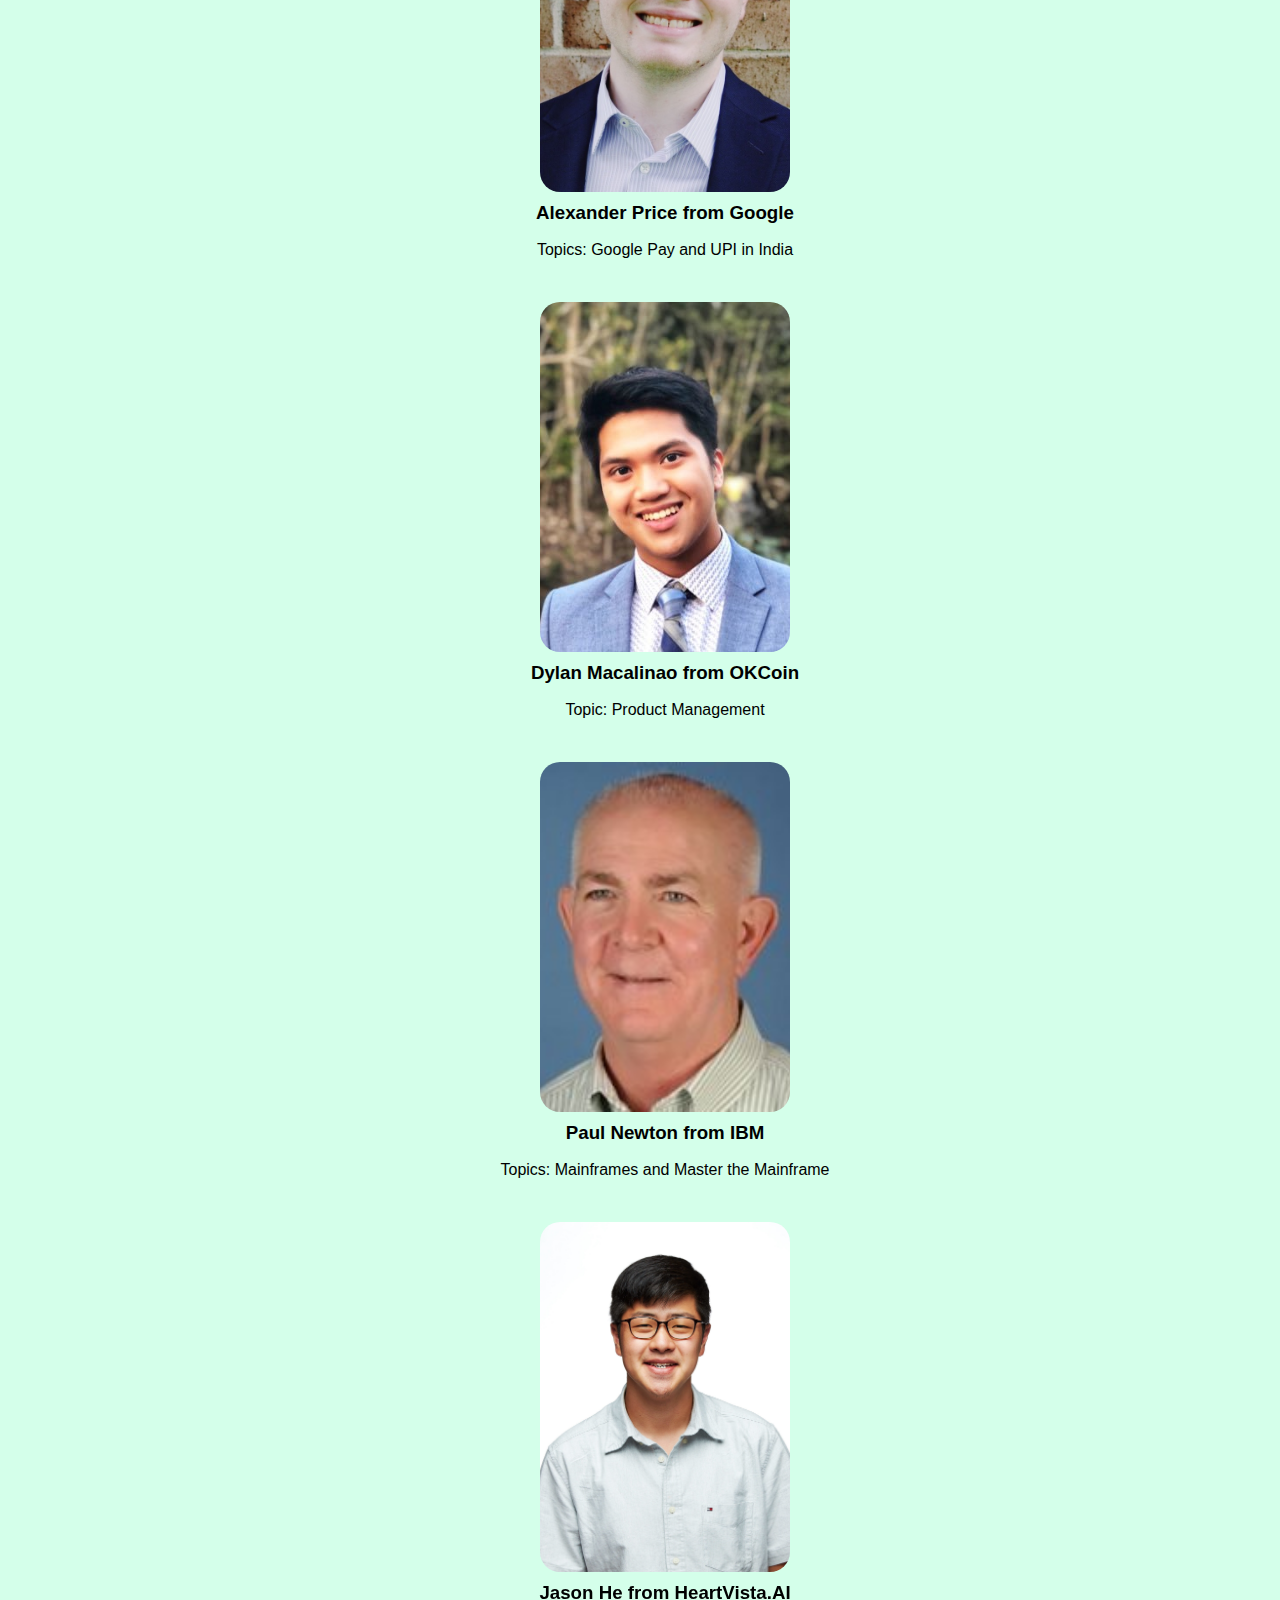
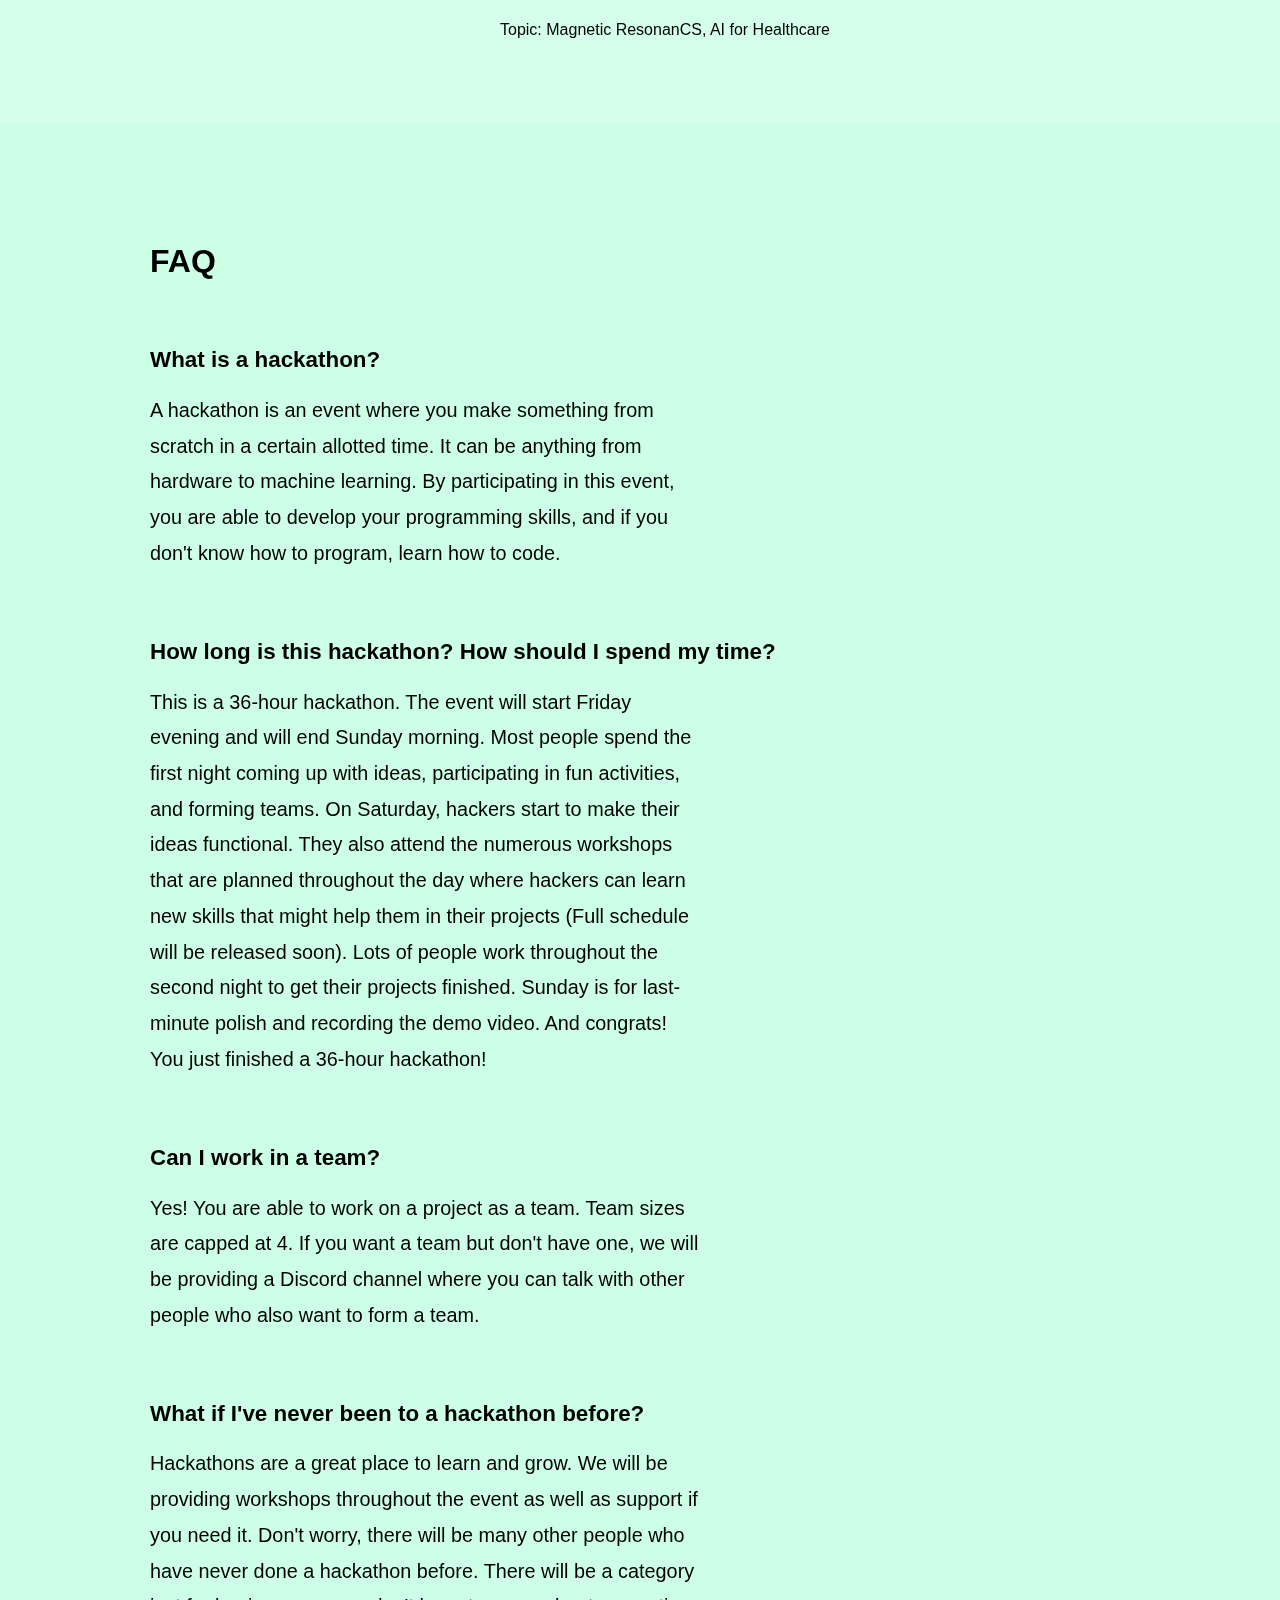
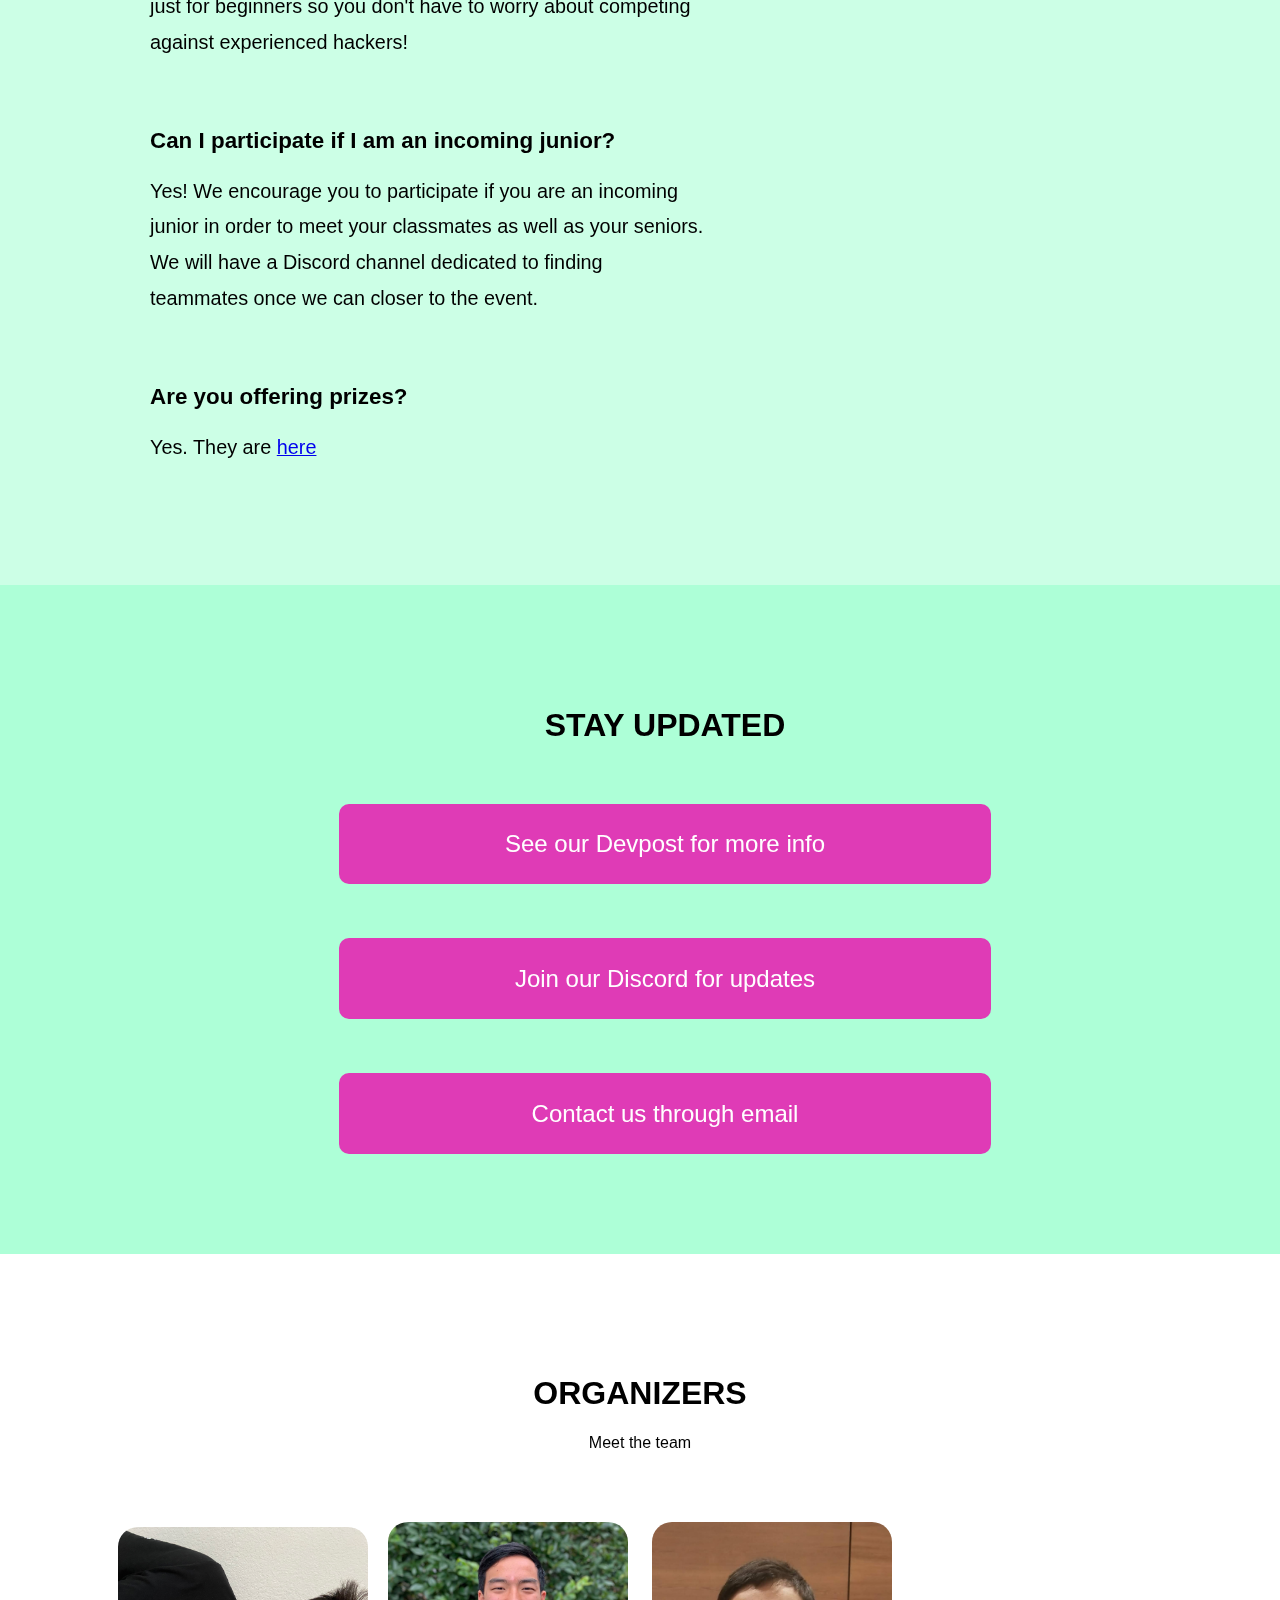
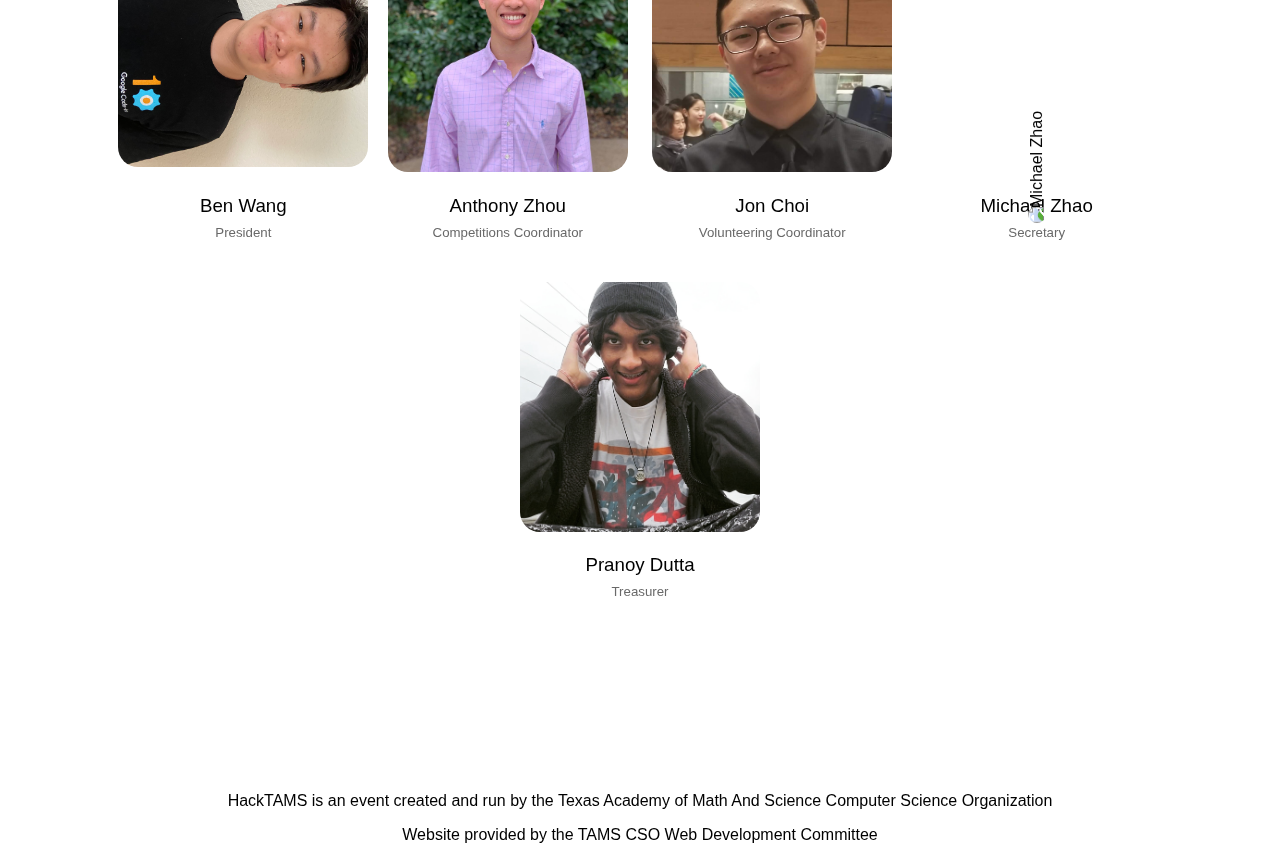
==== commit 1e4e1c47: "order of pages changed" ====
--- a/projects/hacktams/index.html
+++ b/projects/hacktams/index.html
@@ -12,18 +12,18 @@
     <body>
         <div id='particles-js'></div>
         <ul id="nav" class='hidden'>
-            <li id="liLogo"><img id="logo" src="./imgs/tamslogo.png" alt="TAMS logo" /><h2>HackTAMS</h2></li>
+            <li id="liLogo"><a href="#main"><img id="logo" src="./imgs/tamslogo.png" alt="TAMS logo"/>
+            <h2>HackTAMS</h2></a>
+            </li>
             <li id="end"><a href="#stay-updated">Contact Us</a></li>
+            <li><a href="#faq">FAQ</a></li>
             <li><a href="#organizers-wrapper">Organizers</a></li>
-            <li><a href="#schedule-wrapper">Schedule</a></li> 
             <li><a href="#guest-speakers">Guest Speakers</a></li>
-            <li><a href="#faq">FAQ</a></li>
+            <li><a href="#schedule-wrapper">Schedule</a></li>
             <li><a href="#about">About</a></li>
         </ul>
         
         <div id='main'>
-            
-            
                 <h1 id="mainHeader">HackTAMS</h1>
 
                 <h2>April 17-19 2020 | Virtual Hackathon</h2>
@@ -42,6 +42,126 @@
             </p>
 
         </div>
+
+
+
+
+
+        <div id="schedule-wrapper">
+            <h1>SCHEDULE</h1>
+
+            <div id="schedule">
+                <div class="date" id="friday">
+                    <h3>Friday, April 17</h3>
+                    
+                    <ul class="times">
+                        <li>8:00 pm</li>
+                        <li>9:00 pm</li>
+                    </ul>
+
+                    <ul class="events">
+                        <li>Opening Ceremony (hacking starts)</li>
+                        <li>Slideshow Karaoke</li>
+                    </ul>
+                </div>
+
+                <div class="date" id="saturday">
+                    <h3>Saturday, April 18</h3>
+
+                    <ul class="times">
+                        <li>10:00 am</li>
+                        <li>11:00 am</li>
+                        <li>12:00 pm</li>
+                        <li>2:00 pm</li>
+                        <li>3:00 pm</li>
+                        <li>4:00 pm</li>
+                        <li>5:30 pm</li>
+                        <li>6:00 pm</li>
+                        <li>7:00 pm</li>
+                        <li>8:00 pm</li>
+                        <li>9:00 pm</li>
+                    </ul>
+
+                    <ul class="events">
+                        <li>Github Workshop</li>
+                        <li>Web Dev Workshop, build and deploy your first website</li>
+                        <li>!Light Activity</li>
+                        <li>Intro to Python Skills for AI Workshop</li>
+                        <li>Guest Speaker, Dylan Macalinao</li>
+                        <li>Scribbleio Activity</li>
+                        <li>Guest Speaker, Jason He</li>
+                        <li>Guest Speaker, Paul Newton</li>
+                        <li>Guest Speaker, Alexander Price</li>
+                        <li>Hack the Technical Interview: Algorithms Workshop</li>
+                        <li>Pokemon Showdown</li>
+                    </ul>
+                </div>
+
+                <div class="date" id="sunday">
+                    <h3>Sunday, April 19</h3>
+
+                    <ul class="times">
+                        <li>12:00 am</li>
+                        <li>10:00 am</li>
+                        <li>12:00 pm</li>
+                    </ul>
+
+                    <ul class="events">
+                        <li>Microsoft Paint with Bob Ross</li>
+                        <li>Submissions Due on Devpost</li>
+                        <li>Closing Ceremony</li>
+                    </ul>
+                </div>
+            </div>
+        </div>
+
+        <div id="guest-speakers">
+            <h1>GUEST SPEAKERS</h1>
+
+            <div class="speaker-card first-card">
+                <img class="speaker-img" src="./imgs/alexander.jpeg" alt="Alexander Price" />
+
+                <div class="speaker-info">
+                    <h3>Alexander Price from Google</h3>
+                    <p>Topics: Google Pay and UPI in India
+                    </p>
+                </div>
+
+            </div>
+
+            <div class="speaker-card first-card">
+                <img class="speaker-img" src="./imgs/dylan.jpg" alt="Dylan Macalinao" />
+
+                <div class="speaker-info">
+                    <h3>Dylan Macalinao from OKCoin</h3>
+                    <p>Topic: Product Management</p>
+                </div>
+
+            </div>
+
+            <div class="speaker-card first-card">
+                <img class="speaker-img" src="./imgs/paul.jpg" alt="Paul Newton" />
+
+                <div class="speaker-info">
+                    <h3>Paul Newton from IBM</h3>
+                    <p>Topics: Mainframes and Master the Mainframe</p>
+                </div>
+
+            </div>
+
+            <div class="speaker-card first-card">
+                <img class="speaker-img" src="./imgs/jason.jpg" alt="Jason He" />
+
+                <div class="speaker-info">
+                    <h3>Jason He from HeartVista.AI</h3>
+                    <p>Topic: Magnetic ResonanCS, AI for Healthcare</p>
+                </div>
+
+            </div>
+        </div>
+
+
+
 
         <div id='faq'>
             <h1>FAQ</h1>
@@ -61,119 +181,6 @@
             <p>Yes. They are <a href=' https://hacktamsspring2020.devpost.com/'>here</a></p>
         </div>
 
-        <div id="guest-speakers">
-            <h1>GUEST SPEAKERS</h1>
-
-            <div class="speaker-card first-card">
-                <img class="speaker-img" src="./imgs/alexander.jpeg" alt="Alexander Price" />
-                
-                <div class="speaker-info">
-                    <h3>Alexander Price from Google</h3>
-                    <p>Topics: Google Pay and UPI in India
-                    </p>
-                </div>
-               
-            </div>
-
-            <div class="speaker-card first-card">
-                <img class="speaker-img" src="./imgs/dylan.jpg" alt="Dylan Macalinao" />
-            
-                <div class="speaker-info">
-                    <h3>Dylan Macalinao from OKCoin</h3>
-                    <p>Topic: Product Management</p>
-                </div>
-               
-            </div>
-
-            <div class="speaker-card first-card">
-                <img class="speaker-img" src="./imgs/paul.jpg" alt="Paul Newton" />
-                
-                <div class="speaker-info">
-                    <h3>Paul Newton from IBM</h3>
-                    <p>Topics: Mainframes and Master the Mainframe</p>
-                </div>
-               
-            </div>
-
-            <div class="speaker-card first-card">
-                <img class="speaker-img" src="./imgs/jason.JPG" alt="Jason He" />
-                
-                <div class="speaker-info">
-                    <h3>Jason He from HeartVista.AI</h3>
-                    <p>Topic: Magnetic ResonanCS, AI for Healthcare</p>
-                </div>
-               
-            </div>
-        </div>
-
-        <div id="schedule-wrapper">
-            <h1>SCHEDULE</h1>
-
-            <div id="schedule">
-                <div class="date" id="friday">
-                    <h3>Friday, April 17</h3>
-                    
-                    <ul class="times">
-                        <li>8:00 pm</li>
-                        <li>9:00 pm</li>
-                    </ul>
-
-                    <ul class="events">
-                        <li>Opening Ceremony (hacking starts)</li>
-                        <li>Slideshow Karaoke</li>
-                    </ul>
-                </div>
-
-                <div class="date" id="saturday">
-                    <h3>Saturday, April 18</h3>
-
-                    <ul class="times">
-                        <li>10:00 am</li>
-                        <li>11:00 am</li>
-                        <li>12:00 pm</li>
-                        <li>2:00 pm</li>
-                        <li>3:00 pm</li>
-                        <li>4:00 pm</li>
-                        <li>5:30 pm</li>
-                        <li>6:00 pm</li>
-                        <li>7:00 pm</li>
-                        <li>8:00 pm</li>
-                        <li>9:00 pm</li>
-                    </ul>
-
-                    <ul class="events">
-                        <li>Github Workshop</li>
-                        <li>Web Dev Workshop, build and deploy your first website</li>
-                        <li>!Light Activity</li>
-                        <li>Intro to Python Skills for AI Workshop</li>
-                        <li>Guest Speaker, Dylan Macalinao</li>
-                        <li>Scribbleio Activity</li>
-                        <li>Guest Speaker, Jason He</li>
-                        <li>Guest Speaker, Paul Newton</li>
-                        <li>Guest Speaker, Alexander Price</li>
-                        <li>Hack the Technical Interview: Algorithms Workshop</li>
-                        <li>Pokemon Showdown</li>
-                    </ul>
-                </div>
-
-                <div class="date" id="sunday">
-                    <h3>Sunday, April 19</h3>
-
-                    <ul class="times">
-                        <li>12:00 am</li>
-                        <li>10:00 am</li>
-                        <li>12:00 pm</li>
-                    </ul>
-
-                    <ul class="events">
-                        <li>Microsoft Paint with Bob Ross</li>
-                        <li>Submissions Due on Devpost</li>
-                        <li>Closing Ceremony</li>
-                    </ul>
-                </div>
-            </div>
-        </div>
-
         <div id="stay-updated">
             <h1>STAY UPDATED</h1>
 
@@ -186,6 +193,7 @@
             </div>
         </div>
 
+        
         <div id="organizers-wrapper">
             <h1>ORGANIZERS</h1>
             <p>Meet the team</p>
@@ -238,7 +246,6 @@
             </div>
         </div>
 
-
         <div id="footer">
             <p>HackTAMS is an event created and run by the Texas Academy of Math And Science Computer Science Organization</p>
             <p>Website provided by the TAMS CSO Web Development Committee</p>
--- a/projects/hacktams/css/main.css
+++ b/projects/hacktams/css/main.css
@@ -186,7 +186,7 @@
 
 #faq{
     padding: 100px 100px 100px 150px;
-    background-color: rgb(226, 255, 239);
+    background-color: rgb(204, 255, 230);
 }
 
 #faq p{
@@ -295,7 +295,7 @@
 
 #schedule-wrapper{
     padding: 100px 100px 100px 150px;
-    background-color: rgb(204, 255, 230);
+    background-color: rgb(226, 255, 239);
 }
 
 #schedule{
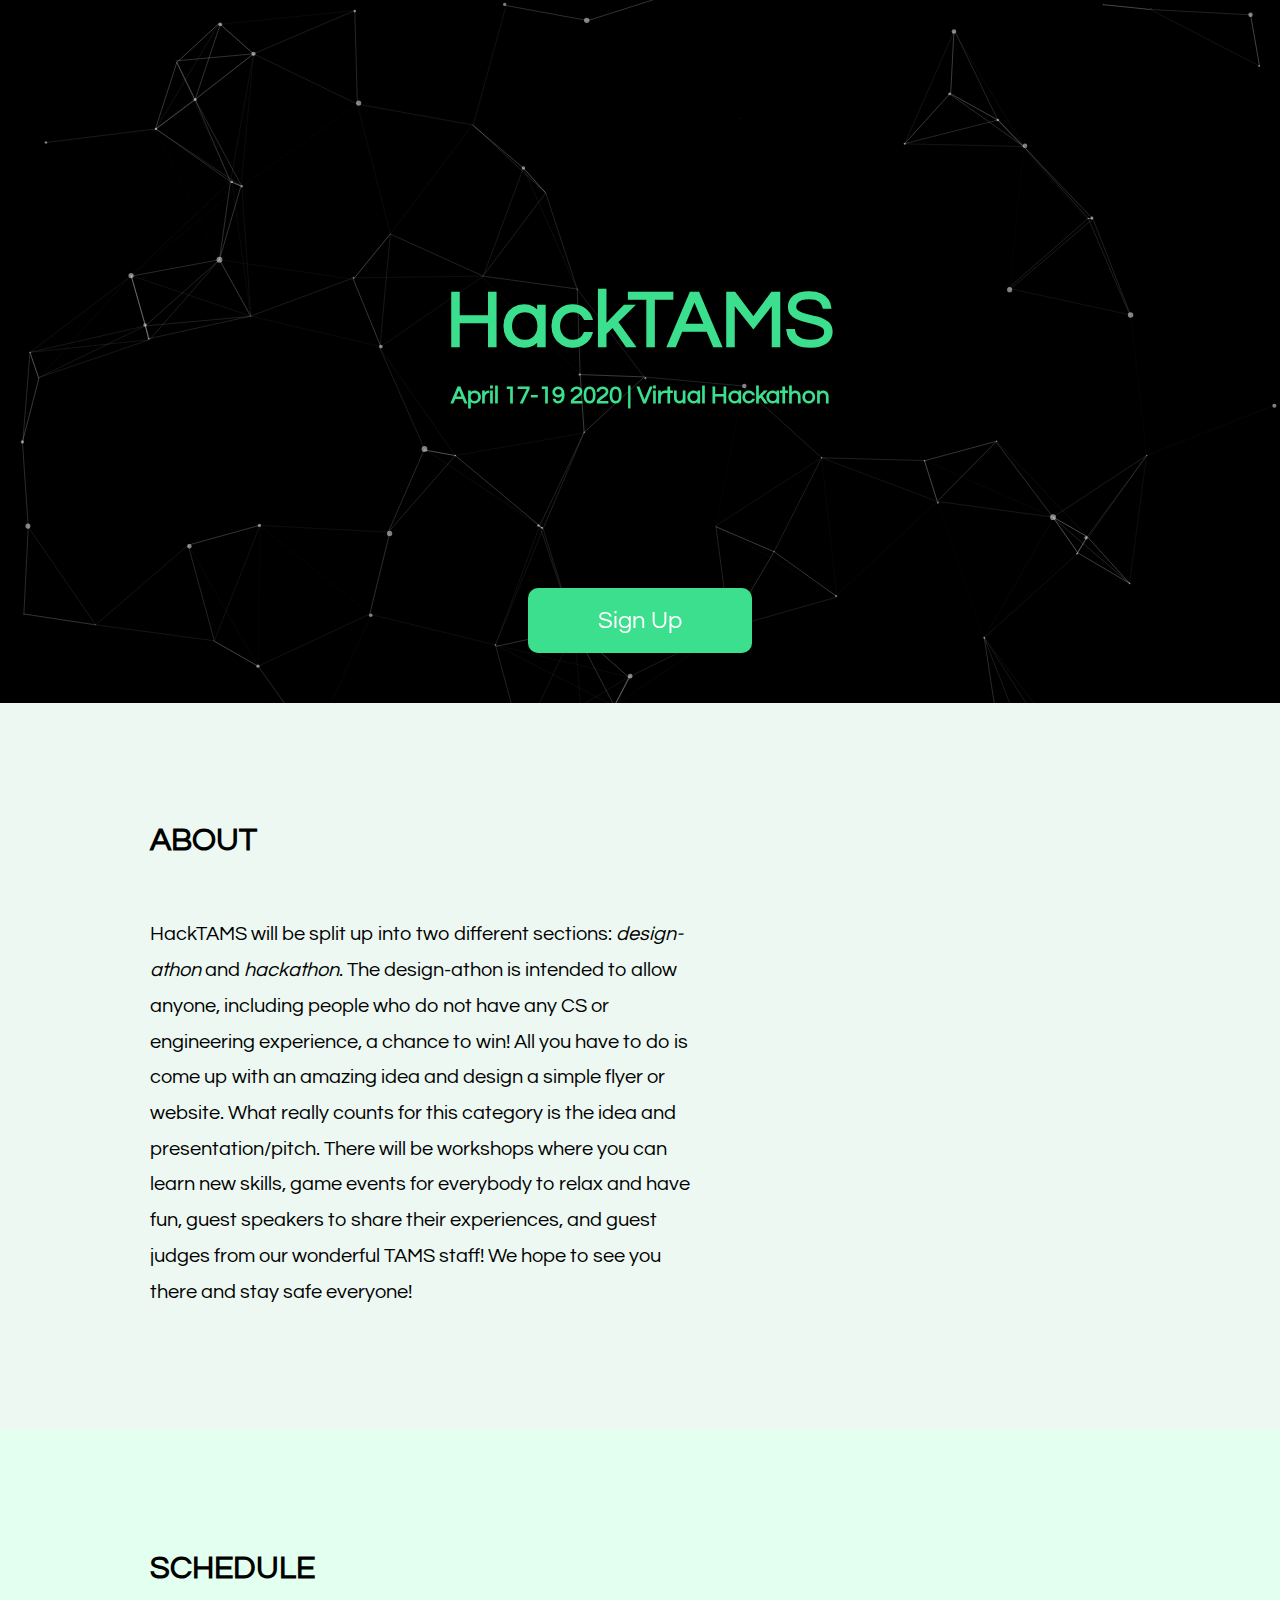
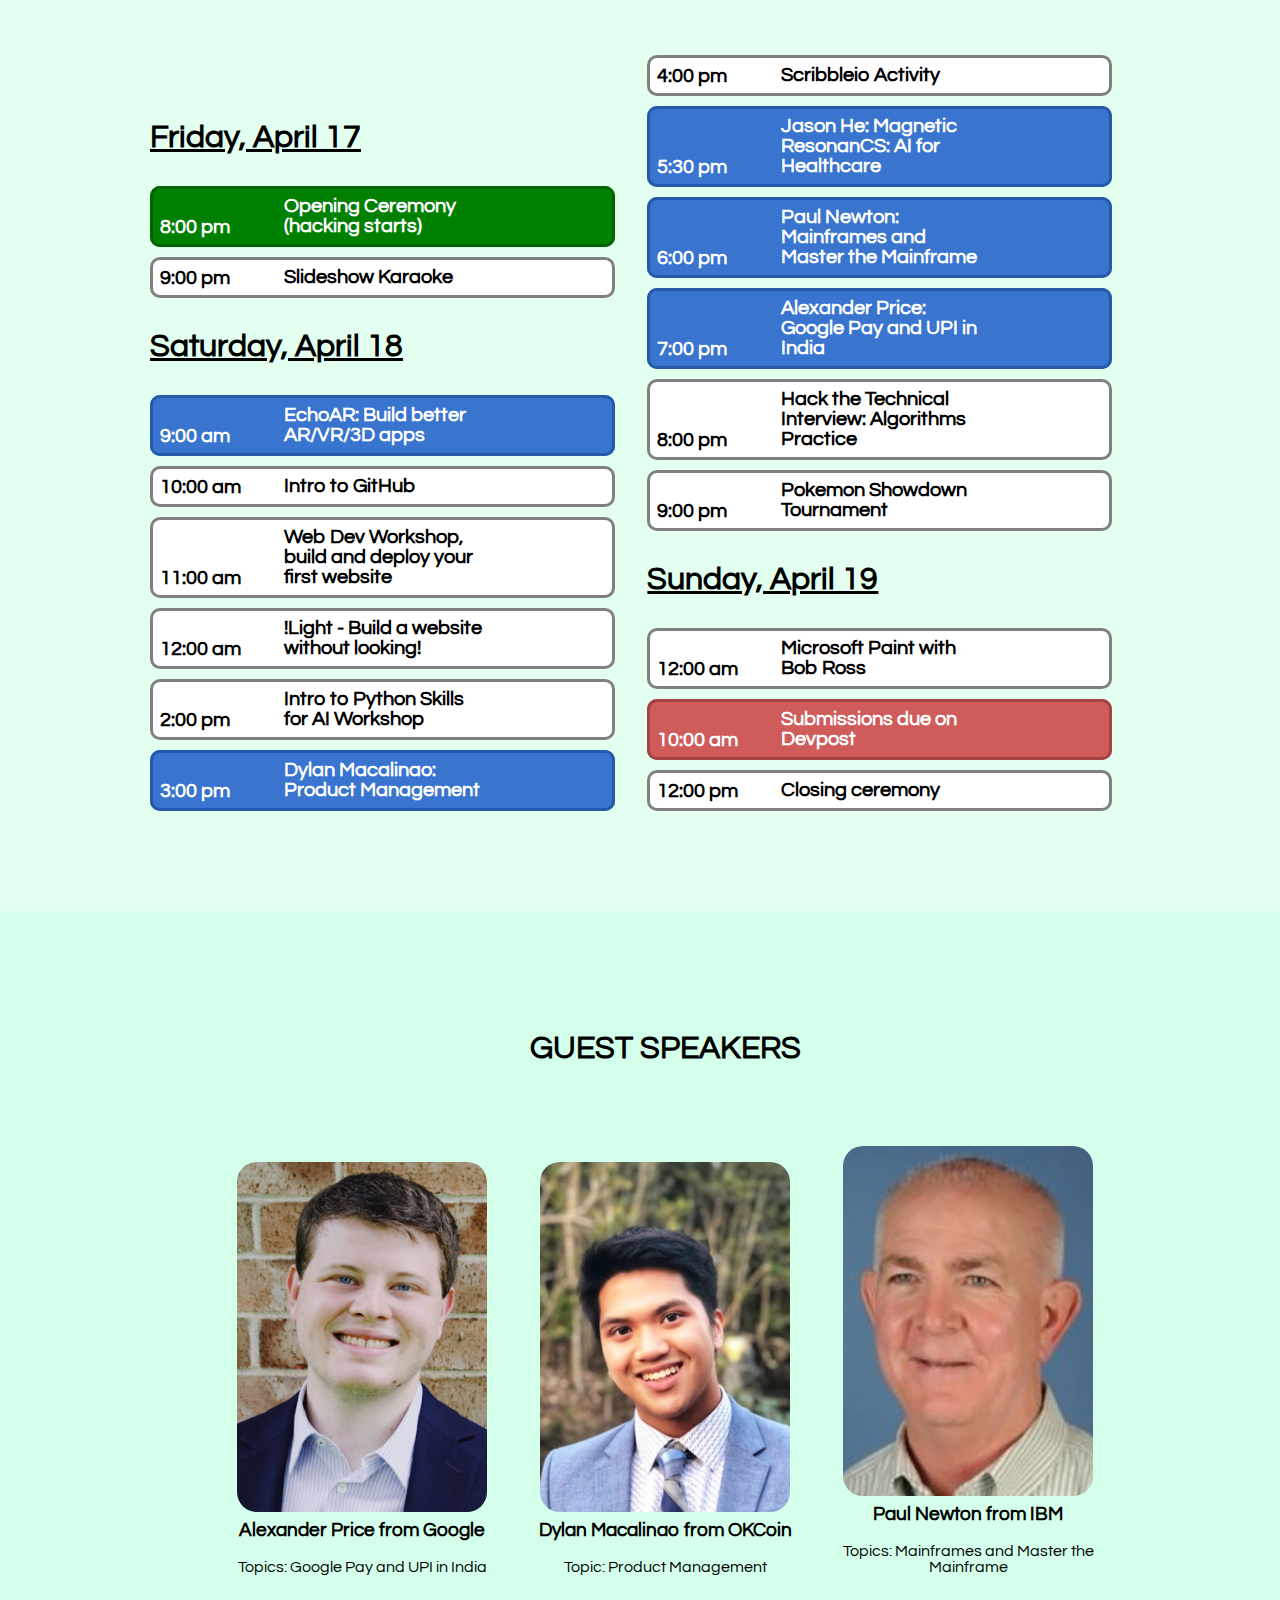
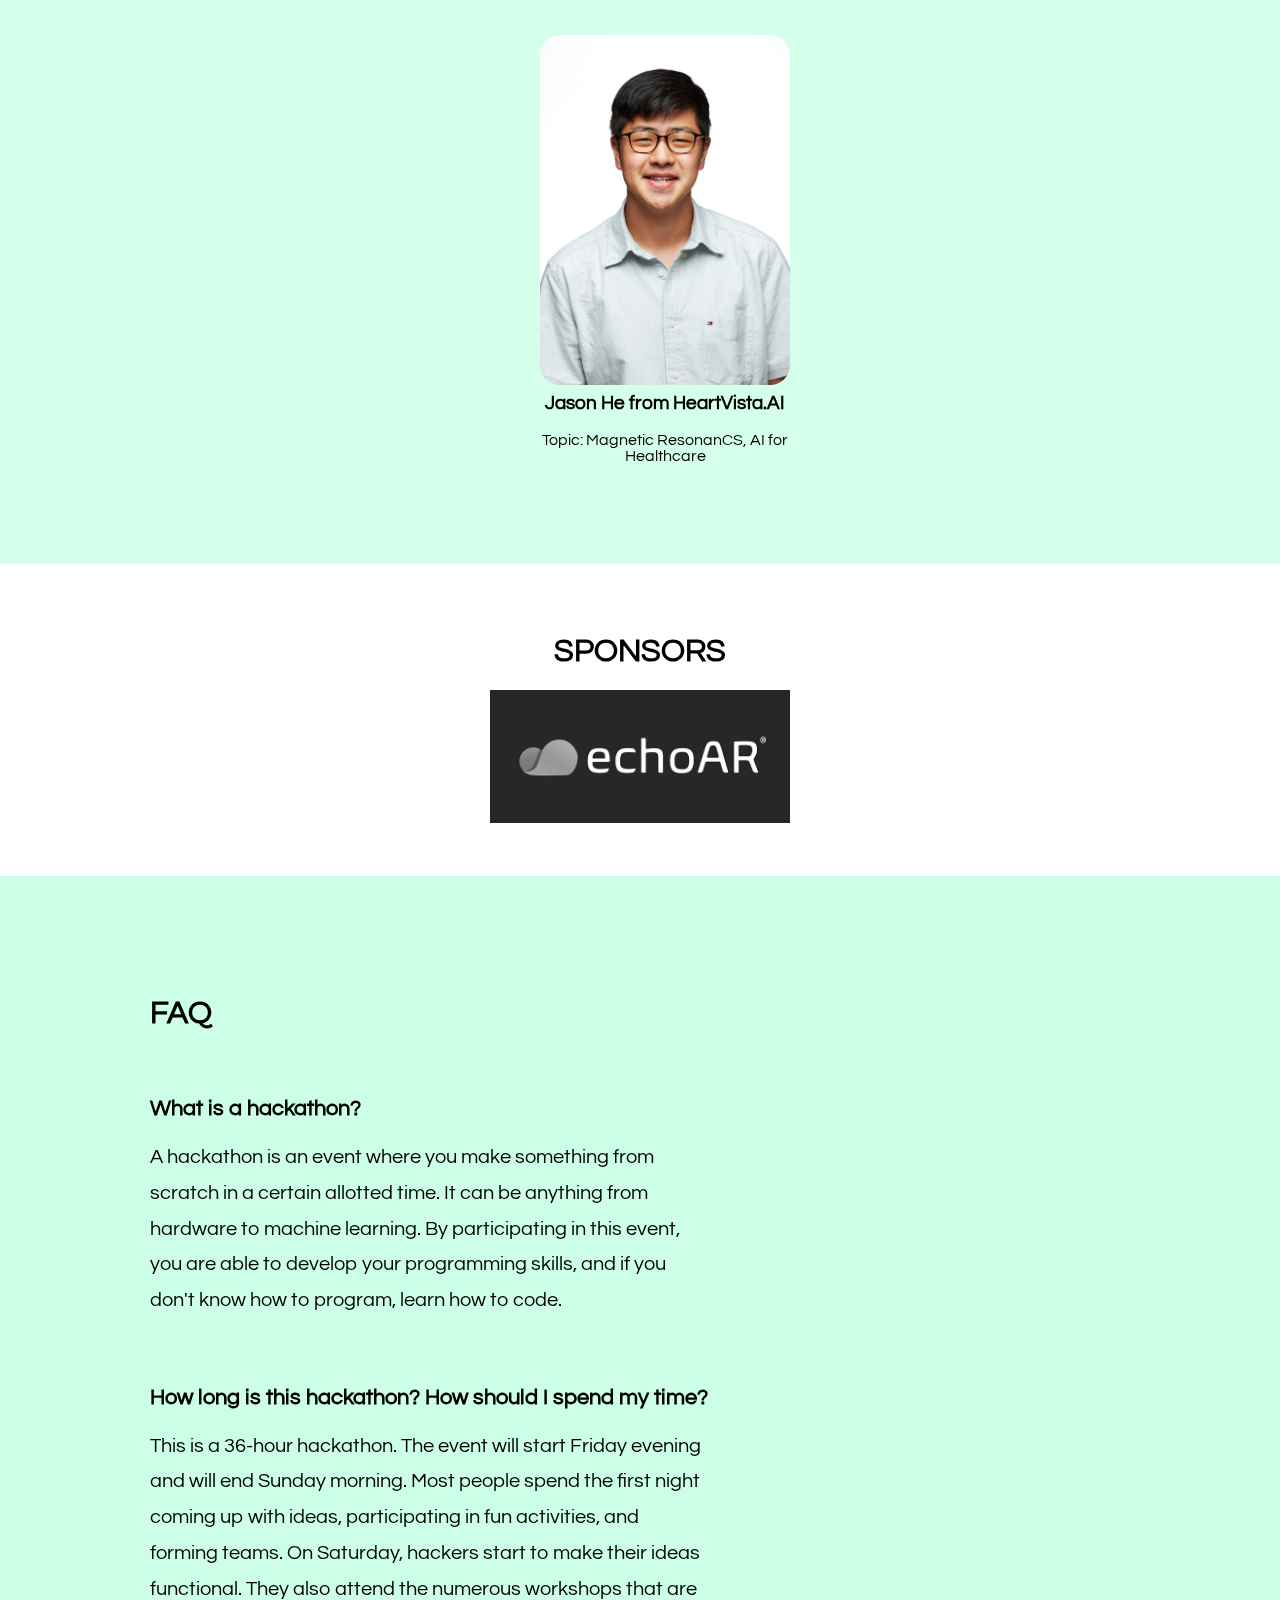
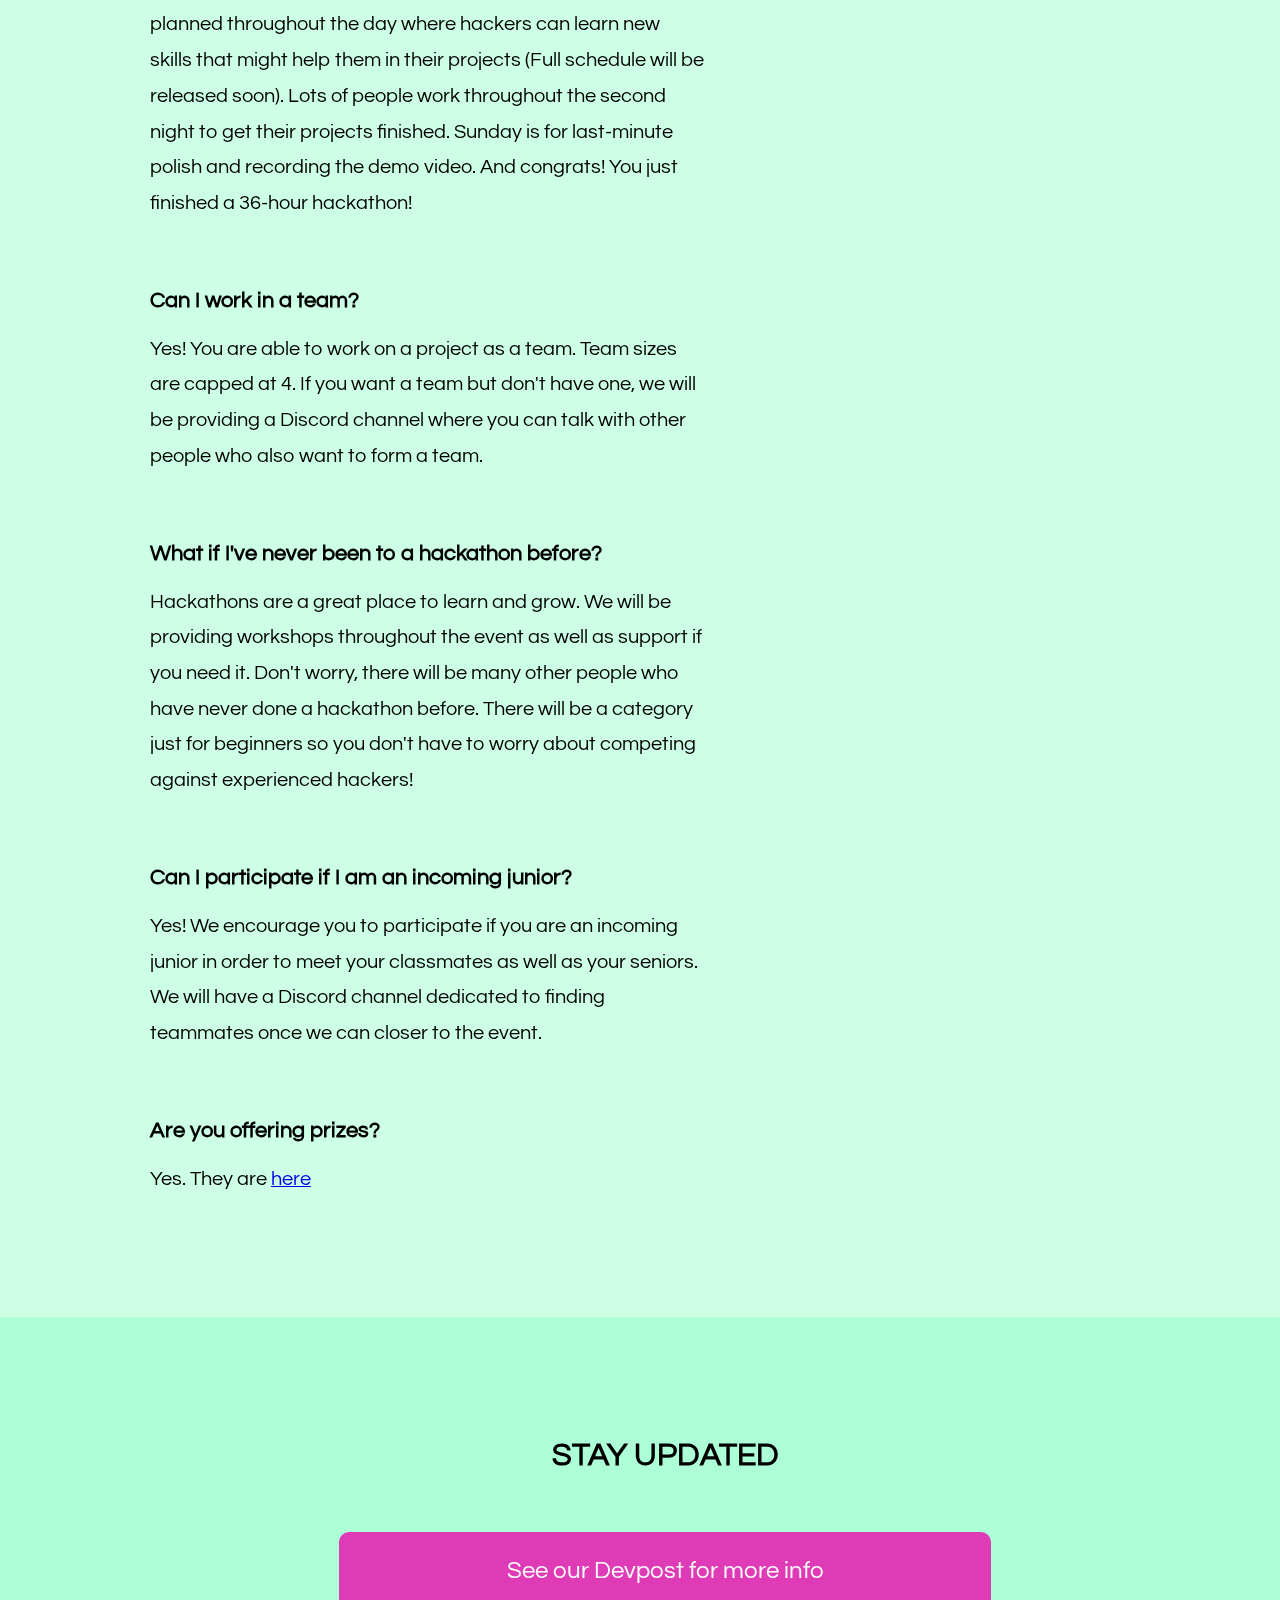
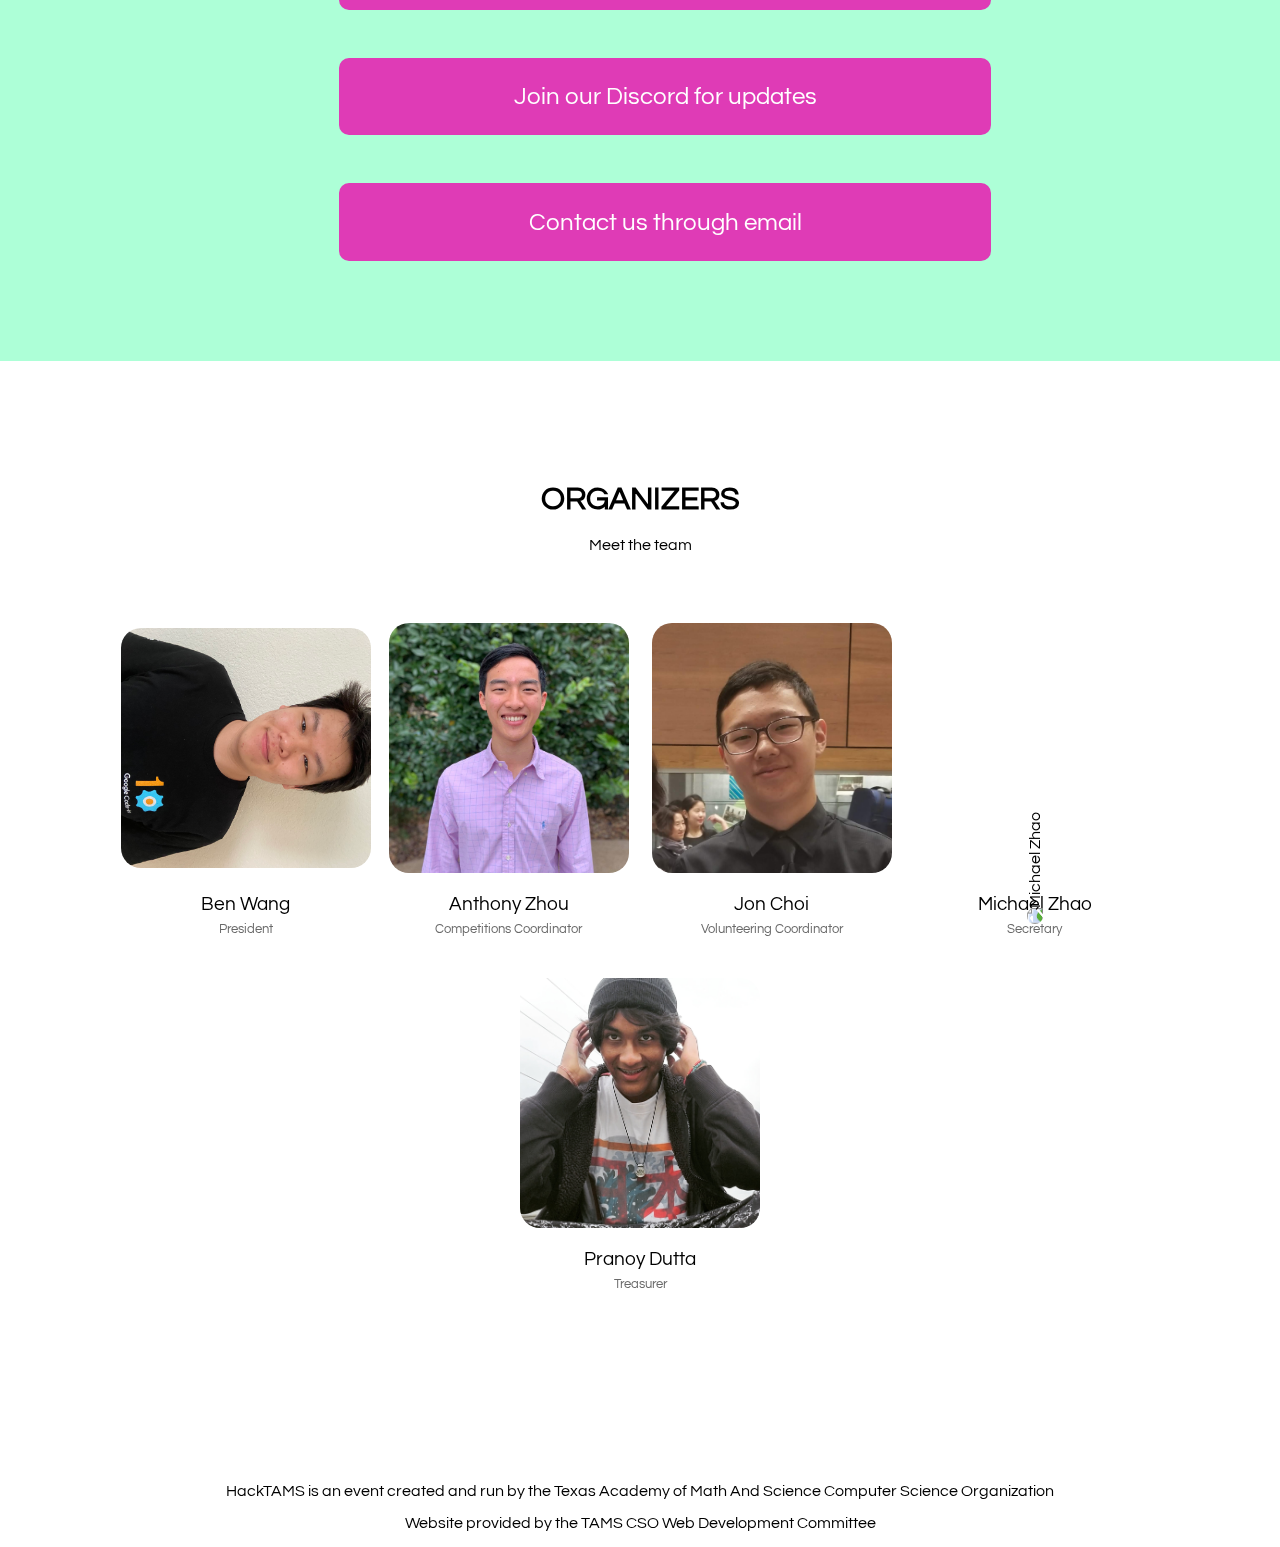
==== commit 878267bc: "final updates" ====
--- a/projects/hacktams/index.html
+++ b/projects/hacktams/index.html
@@ -1,260 +1,396 @@
 <!DOCTYPE html>
 
 <html>
-    <head>
-        <title>HackTAMS</title>
-
-        <meta name="viewport" content="width=device-width, initial-scale=1.0">
-        <link rel="icon" href="favicon.ico">
-        <link rel="stylesheet" type="text/css" href="./css/main.css" />
-    </head>
-
-    <body>
-        <div id='particles-js'></div>
-        <ul id="nav" class='hidden'>
-            <li id="liLogo"><a href="#main"><img id="logo" src="./imgs/tamslogo.png" alt="TAMS logo"/>
-            <h2>HackTAMS</h2></a>
-            </li>
-            <li id="end"><a href="#stay-updated">Contact Us</a></li>
-            <li><a href="#faq">FAQ</a></li>
-            <li><a href="#organizers-wrapper">Organizers</a></li>
-            <li><a href="#guest-speakers">Guest Speakers</a></li>
-            <li><a href="#schedule-wrapper">Schedule</a></li>
-            <li><a href="#about">About</a></li>
-        </ul>
-        
-        <div id='main'>
-                <h1 id="mainHeader">HackTAMS</h1>
-
-                <h2>April 17-19 2020 | Virtual Hackathon</h2>
+
+<head>
+    <title>HackTAMS</title>
+
+    <meta name="viewport" content="width=device-width, initial-scale=1.0">
+    <link rel="icon" href="favicon.ico">
+    <link rel="stylesheet" type="text/css" href="./css/main.css" />
+    <link href="https://fonts.googleapis.com/css2?family=Questrial&display=swap" rel="stylesheet">
+
+</head>
+
+<body>
+    <div id='particles-js'></div>
+    <ul id="nav" class='hidden'>
+        <li id="liLogo"><a href="#main"><img id="logo" src="./imgs/tamslogo.png" alt="TAMS logo" />
+                <h2>HackTAMS</h2>
+            </a>
+        </li>
+        <li id="end"><a href="#stay-updated">Contact Us</a></li>
+        <li><a href="#organizers-wrapper">Organizers</a></li>
+        <li><a href="#faq">FAQ</a></li>
+        <li><a href="#guest-speakers">Guest Speakers</a></li>
+        <li><a href="#sponsors">Sponsors</a></li>
+        <li><a href="#schedule-wrapper">Schedule</a></li>
+        <li><a href="#about">About</a></li>
+    </ul>
+
+    <div id='main'>
+        <h1 id="mainHeader">HackTAMS</h1>
+
+        <h2>April 17-19 2020 | Virtual Hackathon</h2>
+
+        <a id="signup" href="https://forms.gle/rXGHehWwfSo1Y5k97">Sign Up</a>
+
+    </div>
+
+    <div id="about">
+        <h1>ABOUT</h1>
+
+        <p>HackTAMS will be split up into two different sections: <em>design-athon</em> and <em>hackathon</em>. The
+            design-athon is intended to allow anyone, including people who do not have any CS or engineering experience,
+            a chance to win!
+            All you have to do is come up with an amazing idea and design a simple flyer or website. What really counts
+            for this category is the idea and presentation/pitch.
+            There will be workshops where you can learn new skills, game events for everybody to relax and have fun,
+            guest speakers to share their experiences,
+            and guest judges from our wonderful TAMS staff! We hope to see you there and stay safe everyone!
+        </p>
+
+    </div>
+
+
+
+
+
+    <div id="schedule-wrapper">
+        <h1>SCHEDULE</h1>
+
+        <div id="schedule">
+            <div class="date" id="left-side-schedule">
+                <h3>Friday, April 17</h3>
+
+                <div class="schedule-item green">
+                    <div class="left">
+                        8:00 pm
+                    </div>
+                    <div class="right">
+                        Opening Ceremony (hacking starts)
+                    </div>
+                </div>
+                <div class="schedule-item">
+                    <div class="left">
+                        9:00 pm
+                    </div>
+                    <div class="right">
+                        Slideshow Karaoke
+                    </div>
+                </div>
+
+
+                <h3>Saturday, April 18</h3>
+                <div class="schedule-item blue">
+                    <div class="left">
+                        9:00 am
+                    </div>
+                    <div class="right">
+                        EchoAR: Build better AR/VR/3D apps
+                    </div>
+                </div>
+
+                <div class="schedule-item">
+                    <div class="left">
+                        10:00 am
+                    </div>
+                    <div class="right">
+                        Intro to GitHub
+                    </div>
+                </div>
+
+                <div class="schedule-item">
+                    <div class="left">
+                        11:00 am
+                    </div>
+                    <div class="right">
+                        Web Dev Workshop, build and deploy your first website
+                    </div>
+                </div>
+
+                <div class="schedule-item">
+                    <div class="left">
+                        12:00 am
+                    </div>
+                    <div class="right">
+                        !Light - Build a website without looking!
+                    </div>
+                </div>
+
+                <div class="schedule-item">
+                    <div class="left">
+                        2:00 pm
+                    </div>
+                    <div class="right">
+                        Intro to Python Skills for AI Workshop
+                    </div>
+                </div>
+
+                <div class="schedule-item blue">
+                    <div class="left">
+                        3:00 pm
+                    </div>
+                    <div class="right">
+                        Dylan Macalinao: Product Management
+
+                    </div>
+                </div>
+
                 
-                <a id="signup" href="https://forms.gle/rXGHehWwfSo1Y5k97">Sign Up</a>
-            
-        </div>
-        
-        <div id="about">
-            <h1>ABOUT</h1>
-
-            <p>HackTAMS will be split up into two different sections: <em>design-athon</em> and <em>hackathon</em>. The design-athon is intended to allow anyone, including people who do not have any CS or engineering experience, a chance to win! 
-                All you have to do is come up with an amazing idea and design a simple flyer or website. What really counts for this category is the idea and presentation/pitch.
-                There will be workshops where you can learn new skills, game events for everybody to relax and have fun, guest speakers to share their experiences, 
-                and guest judges from our wonderful TAMS staff! We hope to see you there and stay safe everyone!
-            </p>
-
-        </div>
-
-
-
-
-
-        <div id="schedule-wrapper">
-            <h1>SCHEDULE</h1>
-
-            <div id="schedule">
-                <div class="date" id="friday">
-                    <h3>Friday, April 17</h3>
-                    
-                    <ul class="times">
-                        <li>8:00 pm</li>
-                        <li>9:00 pm</li>
-                    </ul>
-
-                    <ul class="events">
-                        <li>Opening Ceremony (hacking starts)</li>
-                        <li>Slideshow Karaoke</li>
-                    </ul>
-                </div>
-
-                <div class="date" id="saturday">
-                    <h3>Saturday, April 18</h3>
-
-                    <ul class="times">
-                        <li>10:00 am</li>
-                        <li>11:00 am</li>
-                        <li>12:00 pm</li>
-                        <li>2:00 pm</li>
-                        <li>3:00 pm</li>
-                        <li>4:00 pm</li>
-                        <li>5:30 pm</li>
-                        <li>6:00 pm</li>
-                        <li>7:00 pm</li>
-                        <li>8:00 pm</li>
-                        <li>9:00 pm</li>
-                    </ul>
-
-                    <ul class="events">
-                        <li>Github Workshop</li>
-                        <li>Web Dev Workshop, build and deploy your first website</li>
-                        <li>!Light Activity</li>
-                        <li>Intro to Python Skills for AI Workshop</li>
-                        <li>Guest Speaker, Dylan Macalinao</li>
-                        <li>Scribbleio Activity</li>
-                        <li>Guest Speaker, Jason He</li>
-                        <li>Guest Speaker, Paul Newton</li>
-                        <li>Guest Speaker, Alexander Price</li>
-                        <li>Hack the Technical Interview: Algorithms Workshop</li>
-                        <li>Pokemon Showdown</li>
-                    </ul>
-                </div>
-
-                <div class="date" id="sunday">
-                    <h3>Sunday, April 19</h3>
-
-                    <ul class="times">
-                        <li>12:00 am</li>
-                        <li>10:00 am</li>
-                        <li>12:00 pm</li>
-                    </ul>
-
-                    <ul class="events">
-                        <li>Microsoft Paint with Bob Ross</li>
-                        <li>Submissions Due on Devpost</li>
-                        <li>Closing Ceremony</li>
-                    </ul>
-                </div>
-            </div>
-        </div>
-
-        <div id="guest-speakers">
-            <h1>GUEST SPEAKERS</h1>
-
-            <div class="speaker-card first-card">
-                <img class="speaker-img" src="./imgs/alexander.jpeg" alt="Alexander Price" />
-
-                <div class="speaker-info">
-                    <h3>Alexander Price from Google</h3>
-                    <p>Topics: Google Pay and UPI in India
-                    </p>
-                </div>
-
-            </div>
-
-            <div class="speaker-card first-card">
-                <img class="speaker-img" src="./imgs/dylan.jpg" alt="Dylan Macalinao" />
-
-                <div class="speaker-info">
-                    <h3>Dylan Macalinao from OKCoin</h3>
-                    <p>Topic: Product Management</p>
-                </div>
-
-            </div>
-
-            <div class="speaker-card first-card">
-                <img class="speaker-img" src="./imgs/paul.jpg" alt="Paul Newton" />
-
-                <div class="speaker-info">
-                    <h3>Paul Newton from IBM</h3>
-                    <p>Topics: Mainframes and Master the Mainframe</p>
-                </div>
-
-            </div>
-
-            <div class="speaker-card first-card">
-                <img class="speaker-img" src="./imgs/jason.jpg" alt="Jason He" />
-
-                <div class="speaker-info">
-                    <h3>Jason He from HeartVista.AI</h3>
-                    <p>Topic: Magnetic ResonanCS, AI for Healthcare</p>
-                </div>
-
-            </div>
-        </div>
-
-
-
-
-        <div id='faq'>
-            <h1>FAQ</h1>
-            <h3>What is a hackathon?</h3>
-            <p>A hackathon is an event where you make something from scratch in a certain allotted time. It can be anything from hardware to machine learning. By participating in this event, you are able to develop your programming skills, and if you don't know how to program, learn how to code.
-            </p>
-            <h3>How long is this hackathon? How should I spend my time?</h3>
-            <p>This is a 36-hour hackathon. The event will start Friday evening and will end Sunday morning. Most people spend the first night coming up with ideas, participating in fun activities, and forming teams. On Saturday, hackers start to make their ideas functional. They also attend the numerous workshops that are planned throughout the day where hackers can learn new skills that might help them in their projects (Full schedule will be released soon). Lots of people work throughout the second night to get their projects finished. Sunday is for last-minute polish and recording the demo video. And congrats! You just finished a 36-hour hackathon!
-            </p>
-            <h3>Can I work in a team?</h3>
-            <p>Yes! You are able to work on a project as a team. Team sizes are capped at 4. If you want a team but don't have one, we will be providing a Discord channel where you can talk with other people who also want to form a team.</p>
-            <h3>What if I've never been to a hackathon before?</h3>
-            <p>Hackathons are a great place to learn and grow. We will be providing workshops throughout the event as well as support if you need it. Don't worry, there will be many other people who have never done a hackathon before. There will be a category just for beginners so you don't have to worry about competing against experienced hackers!</p>
-            <h3>Can I participate if I am an incoming junior?</h3>
-            <p>Yes! We encourage you to participate if you are an incoming junior in order to meet your classmates as well as your seniors. We will have a Discord channel dedicated to finding teammates once we can closer to the event.</p>
-            <h3>Are you offering prizes?</h3>
-            <p>Yes. They are <a href=' https://hacktamsspring2020.devpost.com/'>here</a></p>
-        </div>
-
-        <div id="stay-updated">
-            <h1>STAY UPDATED</h1>
-
-            <div id="stay-updated-links">
-                <a href="https://hacktamsspring2020.devpost.com/" target="_blank">See our Devpost for more info</a>
-                <br /><br /><br />
-                <a href="https://discord.gg/BGKCjSX" target="_blank">Join our Discord for updates</a>
-                <br /><br /><br />
-                <a href="mailto:tamscomputerscience@gmail.com">Contact us through email</a>
-            </div>
-        </div>
-
-        
-        <div id="organizers-wrapper">
-            <h1>ORGANIZERS</h1>
-            <p>Meet the team</p>
-            
-            <div id="organizers">
-                <div class="organizer-card first">
-                    <div class="img-container">
-                        <img class="organizer-img" src='./imgs/ben.jpg' alt='Ben Wang' id='ben'/>
-                    </div>
-
-                    <h3>Ben Wang</h3>
-                    <h5>President</h5>
-                </div>
-
-                <div class="organizer-card">
-                    <div class="img-container">
-                        <img class="organizer-img" src='./imgs/anthony.jpg' alt='Anthony Zhou' />
-                    </div>
-
-                    <h3>Anthony Zhou</h3>
-                    <h5>Competitions Coordinator</h5>
-                </div>
-
-                <div class="organizer-card">
-                    <div class="img-container">    
-                        <img class="organizer-img" src='./imgs/jon.jpg' alt='Jon Choi'/>
-                    </div>
-
-                    <h3>Jon Choi</h3>
-                    <h5>Volunteering Coordinator</h5>
-                </div>
-
-                <div class="organizer-card">
-                    <div class="img-container">    
-                        <img class="organizer-img" src='./imgs/michael.jpg' alt='Michael Zhao' id='michael'/>
-                    </div>
-
-                    <h3>Michael Zhao</h3>
-                    <h5>Secretary</h5>
-                </div>
-
-                <div class="organizer-card">
-                    <div class='img-container'>    
-                        <img class="organizer-img" src='./imgs/pranoy.jpg' alt='Pranoy Dutta' />
-                    </div>
-
-                    <h3>Pranoy Dutta</h3>
-                    <h5>Treasurer</h5>
-                </div>
-            </div>
-        </div>
-
-        <div id="footer">
-            <p>HackTAMS is an event created and run by the Texas Academy of Math And Science Computer Science Organization</p>
-            <p>Website provided by the TAMS CSO Web Development Committee</p>
-        </div>
-
-        <script src='./scripts/particles.js'></script>
-        <script src='./scripts/main.js'></script>
-    
-        
-    </body>
-
-</html>
+            </div>
+
+
+
+            <div class="date" id="right-side-schedule">
+                <div class="schedule-item">
+                    <div class="left">
+                        4:00 pm
+                    </div>
+                    <div class="right">
+                        Scribbleio Activity
+                    </div>
+                </div>
+
+                <div class="schedule-item blue">
+                    <div class="left">
+                        5:30 pm
+                    </div>
+                    <div class="right">
+                        Jason He: Magnetic ResonanCS: AI for Healthcare
+
+                    </div>
+                </div>
+
+                <div class="schedule-item blue">
+                    <div class="left">
+                        6:00 pm
+                    </div>
+                    <div class="right">
+                        Paul Newton: Mainframes and Master the Mainframe
+                    </div>
+                </div>
+
+                <div class="schedule-item blue">
+                    <div class="left">
+                        7:00 pm
+                    </div>
+                    <div class="right">
+                        Alexander Price: Google Pay and UPI in India
+                    </div>
+                </div>
+
+                <div class="schedule-item">
+                    <div class="left">
+                        8:00 pm
+                    </div>
+                    <div class="right">
+                        Hack the Technical Interview: Algorithms Practice
+                    </div>
+                </div>
+
+                <div class="schedule-item">
+                    <div class="left">
+                        9:00 pm
+                    </div>
+                    <div class="right">
+                        Pokemon Showdown Tournament
+                    </div>
+                </div>
+
+                <h3>Sunday, April 19</h3>
+                <div class="schedule-item">
+                    <div class="left">
+                        12:00 am
+                    </div>
+                    <div class="right">
+                        Microsoft Paint with Bob Ross
+                    </div>
+                </div>
+
+                <div class="schedule-item red">
+                    <div class="left">
+                        10:00 am
+                    </div>
+                    <div class="right">
+                        Submissions due on Devpost
+                    </div>
+                </div>
+
+                <div class="schedule-item">
+                    <div class="left">
+                        12:00 pm
+                    </div>
+                    <div class="right">
+                        Closing ceremony
+                    </div>
+                </div>
+                
+                </div>
+        </div>
+    </div>
+
+    <div id="guest-speakers">
+        <h1>GUEST SPEAKERS</h1>
+
+        <div class="speaker-card first-card">
+            <img class="speaker-img" src="./imgs/alexander.jpeg" alt="Alexander Price" />
+
+            <div class="speaker-info">
+                <h3>Alexander Price from Google</h3>
+                <p>Topics: Google Pay and UPI in India
+                </p>
+            </div>
+
+        </div>
+
+        <div class="speaker-card first-card">
+            <img class="speaker-img" src="./imgs/dylan.jpg" alt="Dylan Macalinao" />
+
+            <div class="speaker-info">
+                <h3>Dylan Macalinao from OKCoin</h3>
+                <p>Topic: Product Management</p>
+            </div>
+
+        </div>
+
+        <div class="speaker-card first-card">
+            <img class="speaker-img" src="./imgs/paul.jpg" alt="Paul Newton" />
+
+            <div class="speaker-info">
+                <h3>Paul Newton from IBM</h3>
+                <p>Topics: Mainframes and Master the Mainframe</p>
+            </div>
+
+        </div>
+
+        <div class="speaker-card first-card">
+            <img class="speaker-img" src="./imgs/jason.jpg" alt="Jason He" />
+
+            <div class="speaker-info">
+                <h3>Jason He from HeartVista.AI</h3>
+                <p>Topic: Magnetic ResonanCS, AI for Healthcare</p>
+            </div>
+
+        </div>
+    </div>
+
+
+    <div id="sponsors">
+        <h1>SPONSORS</h1>
+
+        <a target="_blank" href="https://www.echoar.xyz/"><img src="imgs/echoAR-logo.webp" alt="echoAR logo" /></a>
+
+    </div>
+
+    <div id='faq'>
+        <h1>FAQ</h1>
+        <h3>What is a hackathon?</h3>
+        <p>A hackathon is an event where you make something from scratch in a certain allotted time. It can be anything
+            from hardware to machine learning. By participating in this event, you are able to develop your programming
+            skills, and if you don't know how to program, learn how to code.
+        </p>
+        <h3>How long is this hackathon? How should I spend my time?</h3>
+        <p>This is a 36-hour hackathon. The event will start Friday evening and will end Sunday morning. Most people
+            spend the first night coming up with ideas, participating in fun activities, and forming teams. On Saturday,
+            hackers start to make their ideas functional. They also attend the numerous workshops that are planned
+            throughout the day where hackers can learn new skills that might help them in their projects (Full schedule
+            will be released soon). Lots of people work throughout the second night to get their projects finished.
+            Sunday is for last-minute polish and recording the demo video. And congrats! You just finished a 36-hour
+            hackathon!
+        </p>
+        <h3>Can I work in a team?</h3>
+        <p>Yes! You are able to work on a project as a team. Team sizes are capped at 4. If you want a team but don't
+            have one, we will be providing a Discord channel where you can talk with other people who also want to form
+            a team.</p>
+        <h3>What if I've never been to a hackathon before?</h3>
+        <p>Hackathons are a great place to learn and grow. We will be providing workshops throughout the event as well
+            as support if you need it. Don't worry, there will be many other people who have never done a hackathon
+            before. There will be a category just for beginners so you don't have to worry about competing against
+            experienced hackers!</p>
+        <h3>Can I participate if I am an incoming junior?</h3>
+        <p>Yes! We encourage you to participate if you are an incoming junior in order to meet your classmates as well
+            as your seniors. We will have a Discord channel dedicated to finding teammates once we can closer to the
+            event.</p>
+        <h3>Are you offering prizes?</h3>
+        <p>Yes. They are <a href=' https://hacktamsspring2020.devpost.com/'>here</a></p>
+    </div>
+
+    <div id="stay-updated">
+        <h1>STAY UPDATED</h1>
+
+        <div id="stay-updated-links">
+            <a href="https://hacktamsspring2020.devpost.com/" target="_blank">See our Devpost for more info</a>
+            <br /><br /><br />
+            <a href="https://discord.gg/BGKCjSX" target="_blank">Join our Discord for updates</a>
+            <br /><br /><br />
+            <a href="mailto:tamscomputerscience@gmail.com">Contact us through email</a>
+        </div>
+    </div>
+
+
+    <div id="organizers-wrapper">
+        <h1>ORGANIZERS</h1>
+        <p>Meet the team</p>
+
+        <div id="organizers">
+            <div class="organizer-card first">
+                <div class="img-container">
+                    <img class="organizer-img" src='./imgs/ben.jpg' alt='Ben Wang' id='ben' />
+                </div>
+
+                <h3>Ben Wang</h3>
+                <h5>President</h5>
+            </div>
+
+            <div class="organizer-card">
+                <div class="img-container">
+                    <img class="organizer-img" src='./imgs/anthony.jpg' alt='Anthony Zhou' />
+                </div>
+
+                <h3>Anthony Zhou</h3>
+                <h5>Competitions Coordinator</h5>
+            </div>
+
+            <div class="organizer-card">
+                <div class="img-container">
+                    <img class="organizer-img" src='./imgs/jon.jpg' alt='Jon Choi' />
+                </div>
+
+                <h3>Jon Choi</h3>
+                <h5>Volunteering Coordinator</h5>
+            </div>
+
+            <div class="organizer-card">
+                <div class="img-container">
+                    <img class="organizer-img" src='./imgs/michael.jpg' alt='Michael Zhao' id='michael' />
+                </div>
+
+                <h3>Michael Zhao</h3>
+                <h5>Secretary</h5>
+            </div>
+
+            <div class="organizer-card">
+                <div class='img-container'>
+                    <img class="organizer-img" src='./imgs/pranoy.jpg' alt='Pranoy Dutta' />
+                </div>
+
+                <h3>Pranoy Dutta</h3>
+                <h5>Treasurer</h5>
+            </div>
+        </div>
+    </div>
+
+    <div id="footer">
+        <p>HackTAMS is an event created and run by the Texas Academy of Math And Science Computer Science Organization
+        </p>
+        <p>Website provided by the TAMS CSO Web Development Committee</p>
+    </div>
+
+    <script src='./scripts/particles.js'></script>
+    <script src='./scripts/main.js'></script>
+
+
+</body>
+
+</html>--- a/projects/hacktams/css/main.css
+++ b/projects/hacktams/css/main.css
@@ -258,6 +258,8 @@
 }
 
 .speaker-card{
+    width: 300px;
+    display: inline-block;
     height: 400px;
 }
 
@@ -276,22 +278,27 @@
     margin-top: 6px;
 }
 
+/* sponsors */
+#sponsors {
+    text-align: center;
+    padding: 50px;
+}
+
+#sponsors img {
+    width: 300px;
+    -webkit-filter: grayscale(100%);
+   -moz-filter: grayscale(100%);
+   filter: grayscale(100%);
+   transition: all 0.5s ease;
+}
+
+#sponsors img:hover {
+    -webkit-filter: grayscale(0%);
+   -moz-filter: grayscale(0%);
+   filter: grayscale(0%);
+}
+
 /* schedule */
-@media screen and (max-width: 750px){
-    #schedule-wrapper{
-        text-align: center;
-    }
-}
-
-@media screen and (min-width: 300px) and (max-width: 500px){
-    .date{
-        min-width: 200px !important;
-    }
-
-    .date li{
-        height: 100px !important;
-    }
-}
 
 #schedule-wrapper{
     padding: 100px 100px 100px 150px;
@@ -302,14 +309,59 @@
     margin-top: 60px;
 }
 
-.date{
-    display: block;
-    min-width: 250px;
+
+.date h3 {
+    text-decoration: underline;
+    font-size: 2em;
 }
 
 .date li{
     height: 40px;
     padding: 10px 0 0 0;
+}
+#left-side-schedule, #right-side-schedule {
+    width: 48%;
+    display: inline-block;
+}
+.schedule-item {
+    font-weight: bold;
+    background-color: white;
+    width: 100%;
+    padding: 10px;
+    width: 90%;
+    border-radius: 10px;
+    margin-top: 10px;
+    font-size: 1.25em;
+    box-shadow: inset 0 0 0 3px gray;
+
+}
+.schedule-item .left {
+    width: 30%;
+    max-width: 120px;
+    display: inline-block;
+    vertical-align: middle;
+}
+.schedule-item .right {
+    width: 45%;
+    display: inline-block;
+}
+
+.schedule-item.green {
+    background-color: green;
+    box-shadow: inset 0 0 0 3px darkgreen;
+    color: white;
+}
+
+.schedule-item.blue {
+    background-color: #3975cf;
+    box-shadow: inset 0 0 0 3px #255aaa;
+    color: white;
+}
+
+.schedule-item.red {
+    background-color: #cf5b5b;
+    box-shadow: inset 0 0 0 3px #a34343;
+    color: white;
 }
 
 .times{
@@ -318,7 +370,6 @@
     width: 30%;
     padding: 0;
     max-width: 120px;
-    
 }
 
 .events{
@@ -328,6 +379,32 @@
     padding: 0;
     
 }
+
+@media screen and (max-width: 750px){
+    #schedule-wrapper{
+        text-align: center;
+        padding: 0 !important;
+        padding-top: 10px !important;
+    }
+    .schedule-item {
+        width: 100%;
+    }
+    #left-side-schedule, #right-side-schedule {
+        margin: auto;
+        display: block;
+    }
+}
+
+@media screen and (min-width: 300px) and (max-width: 500px){
+    .date{
+        min-width: 250px !important;
+    }
+
+    .date li{
+        height: 100px !important;
+    }
+}
+
 
 /* stay updated */
 @media screen and (max-width: 920px) {
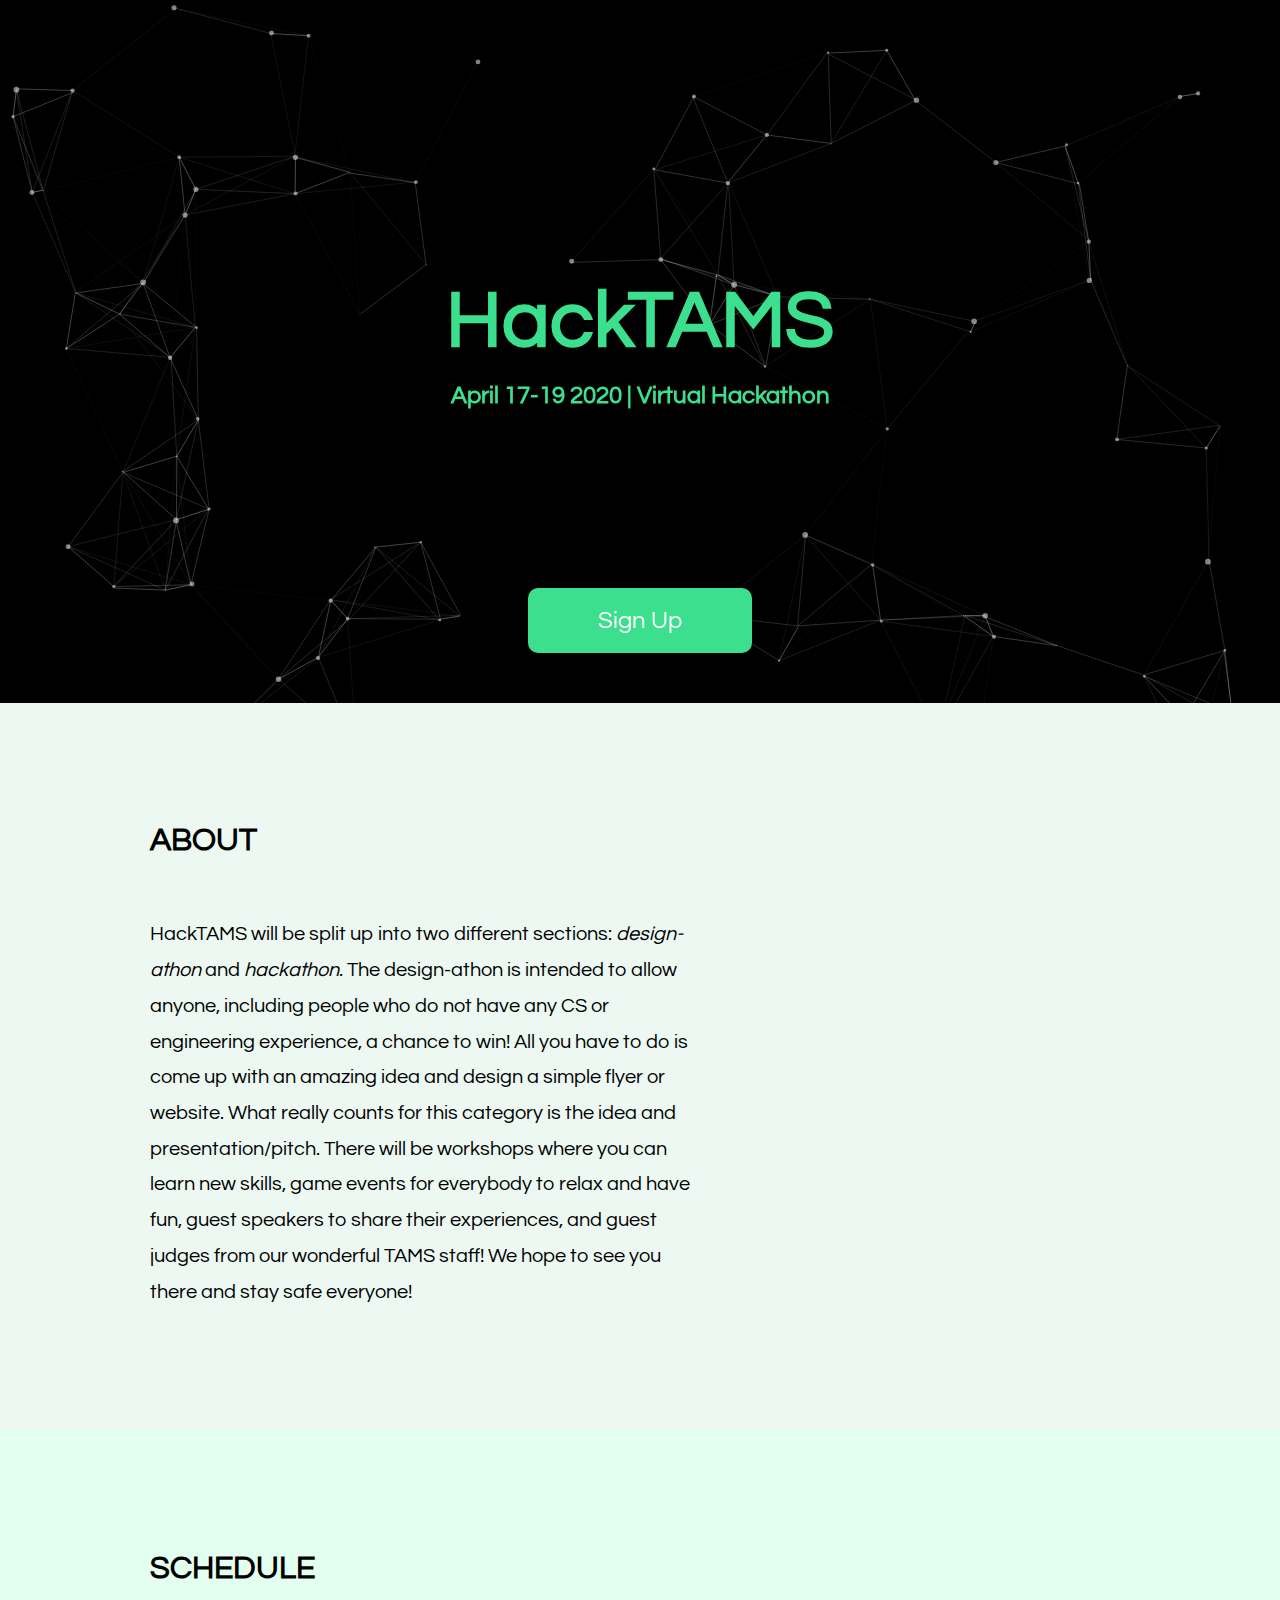
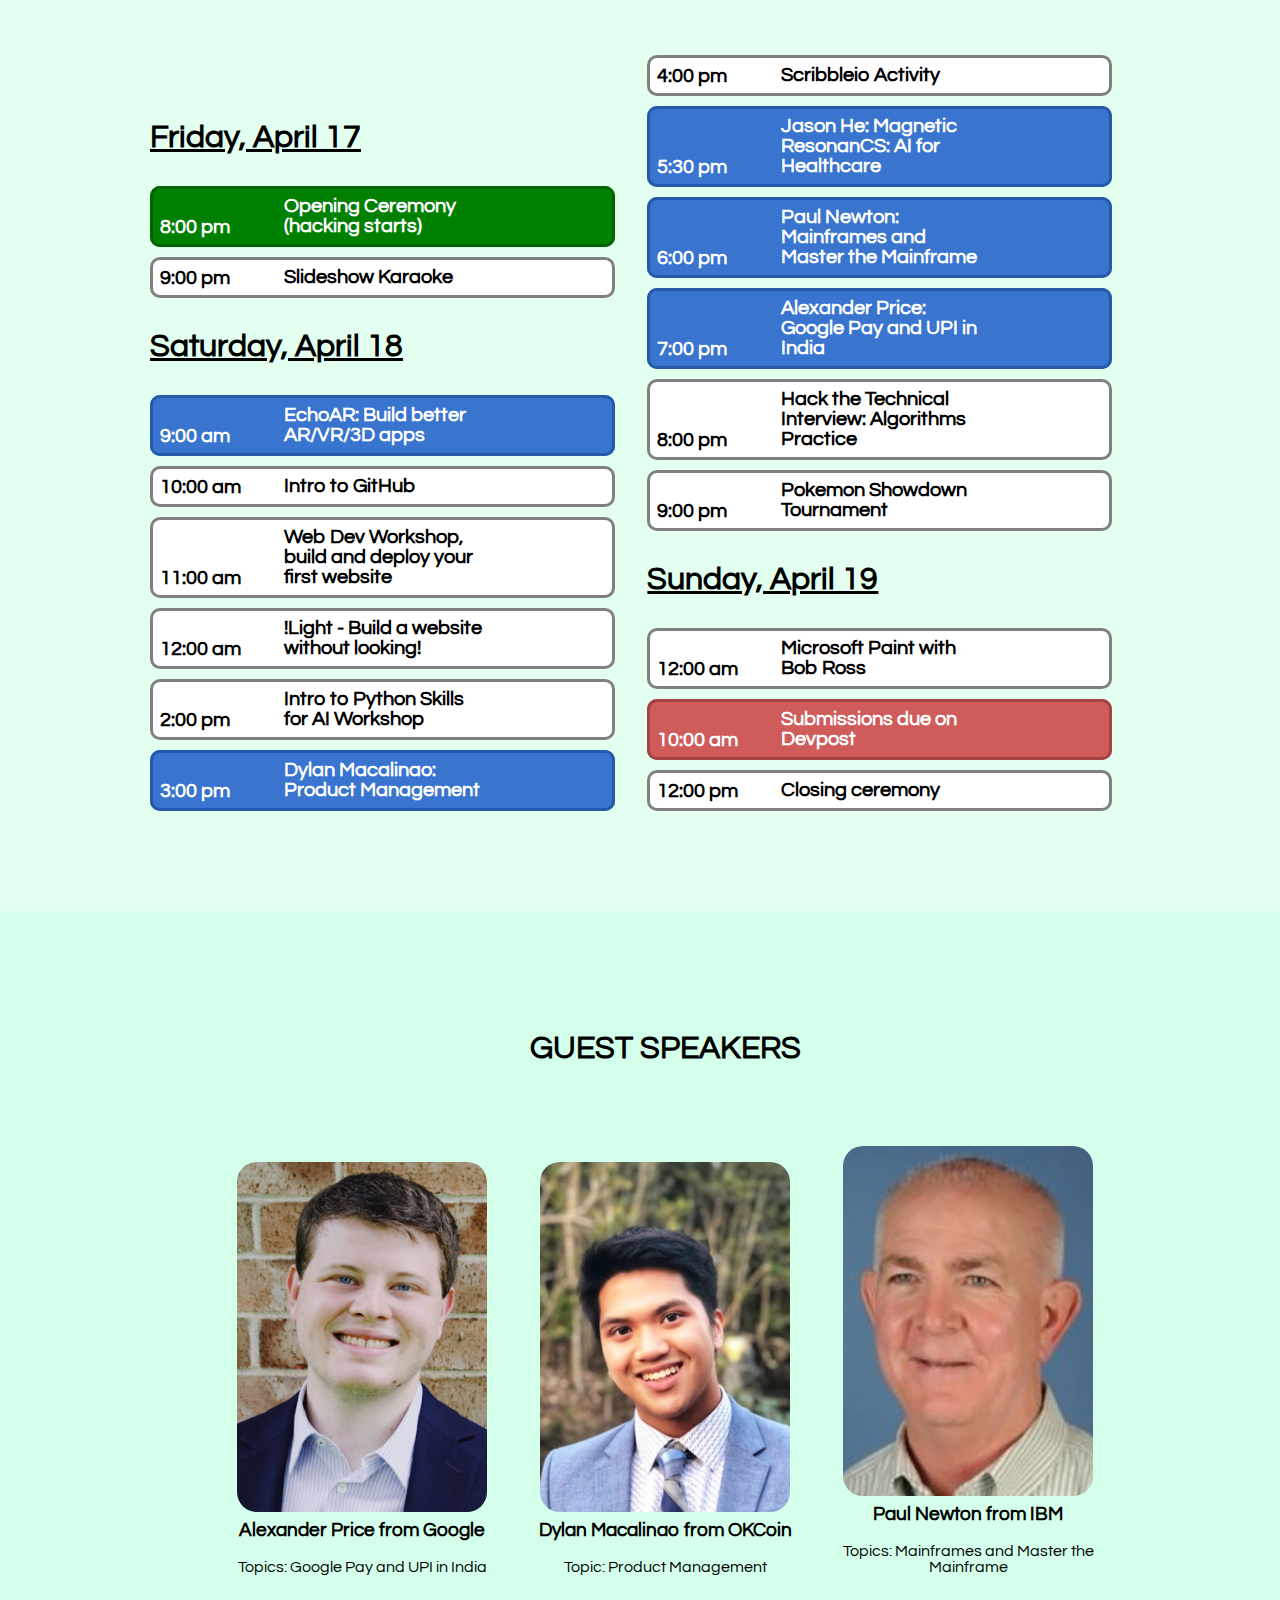
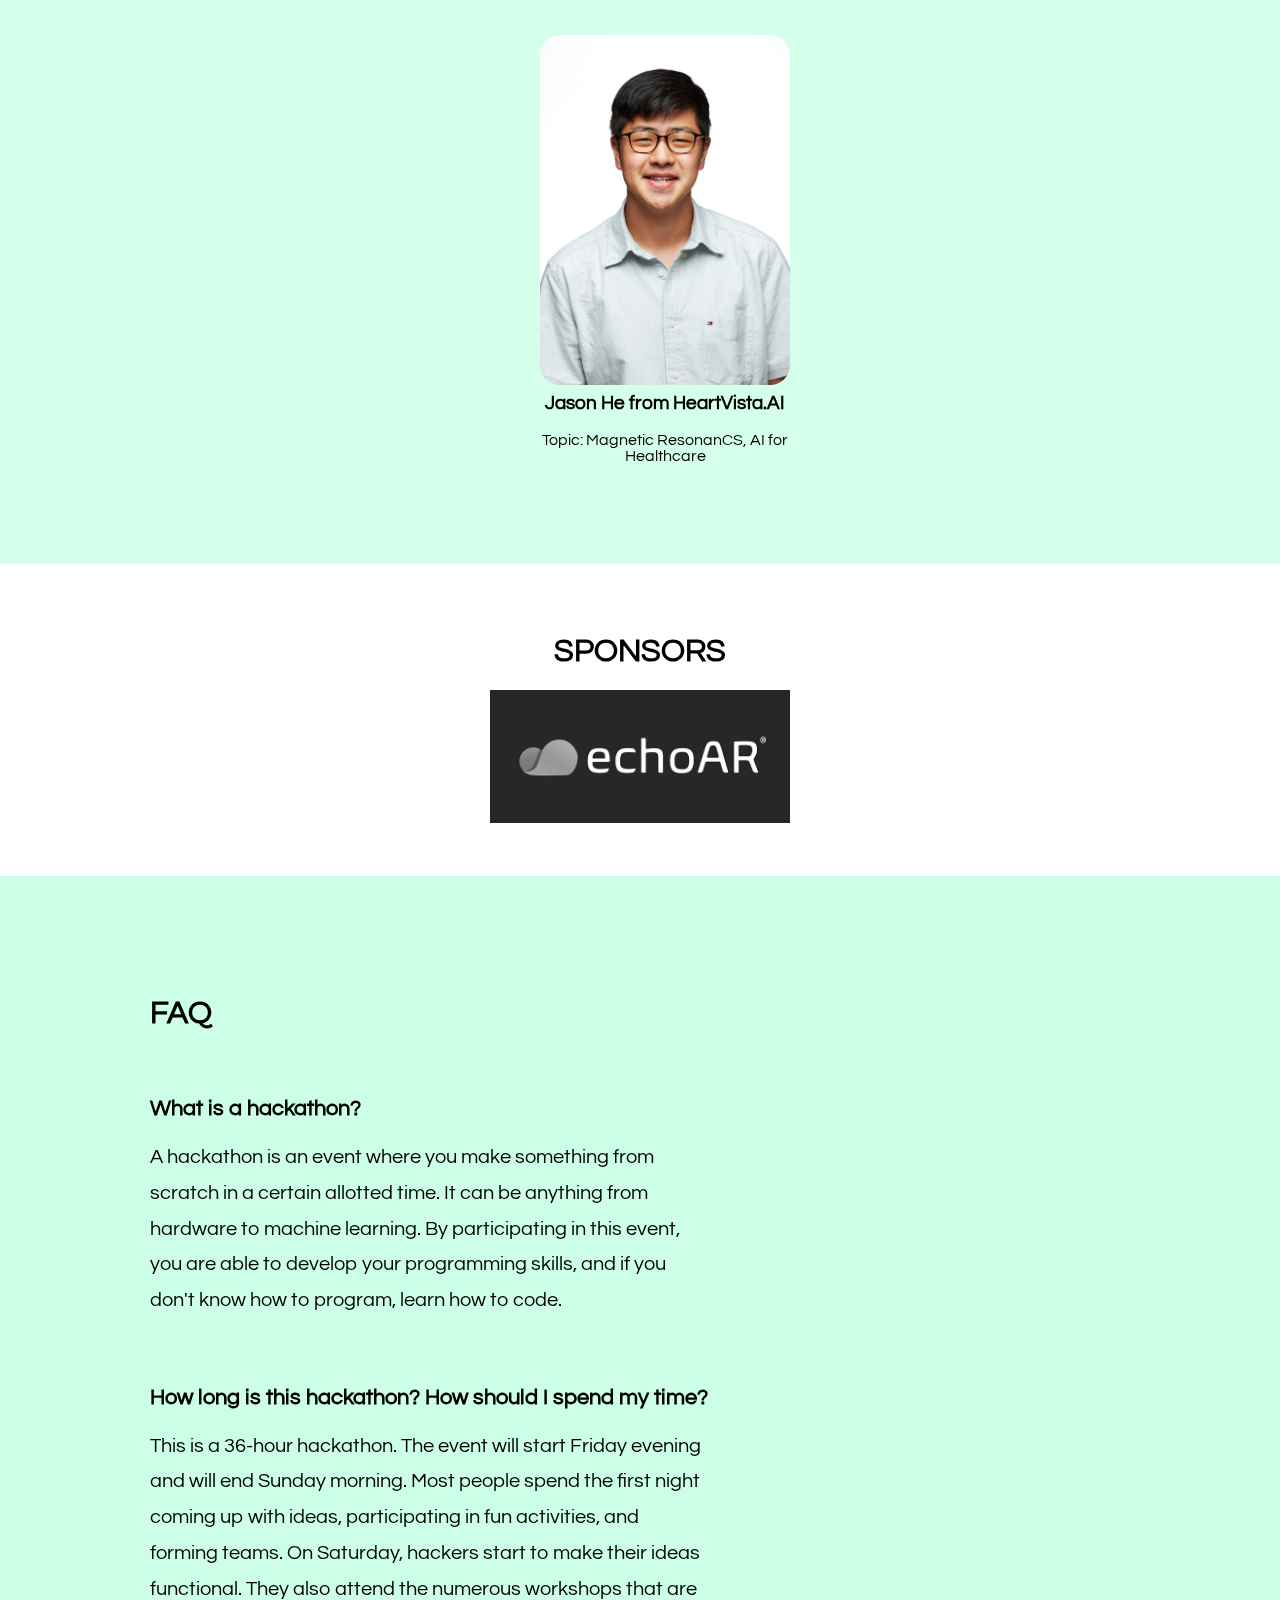
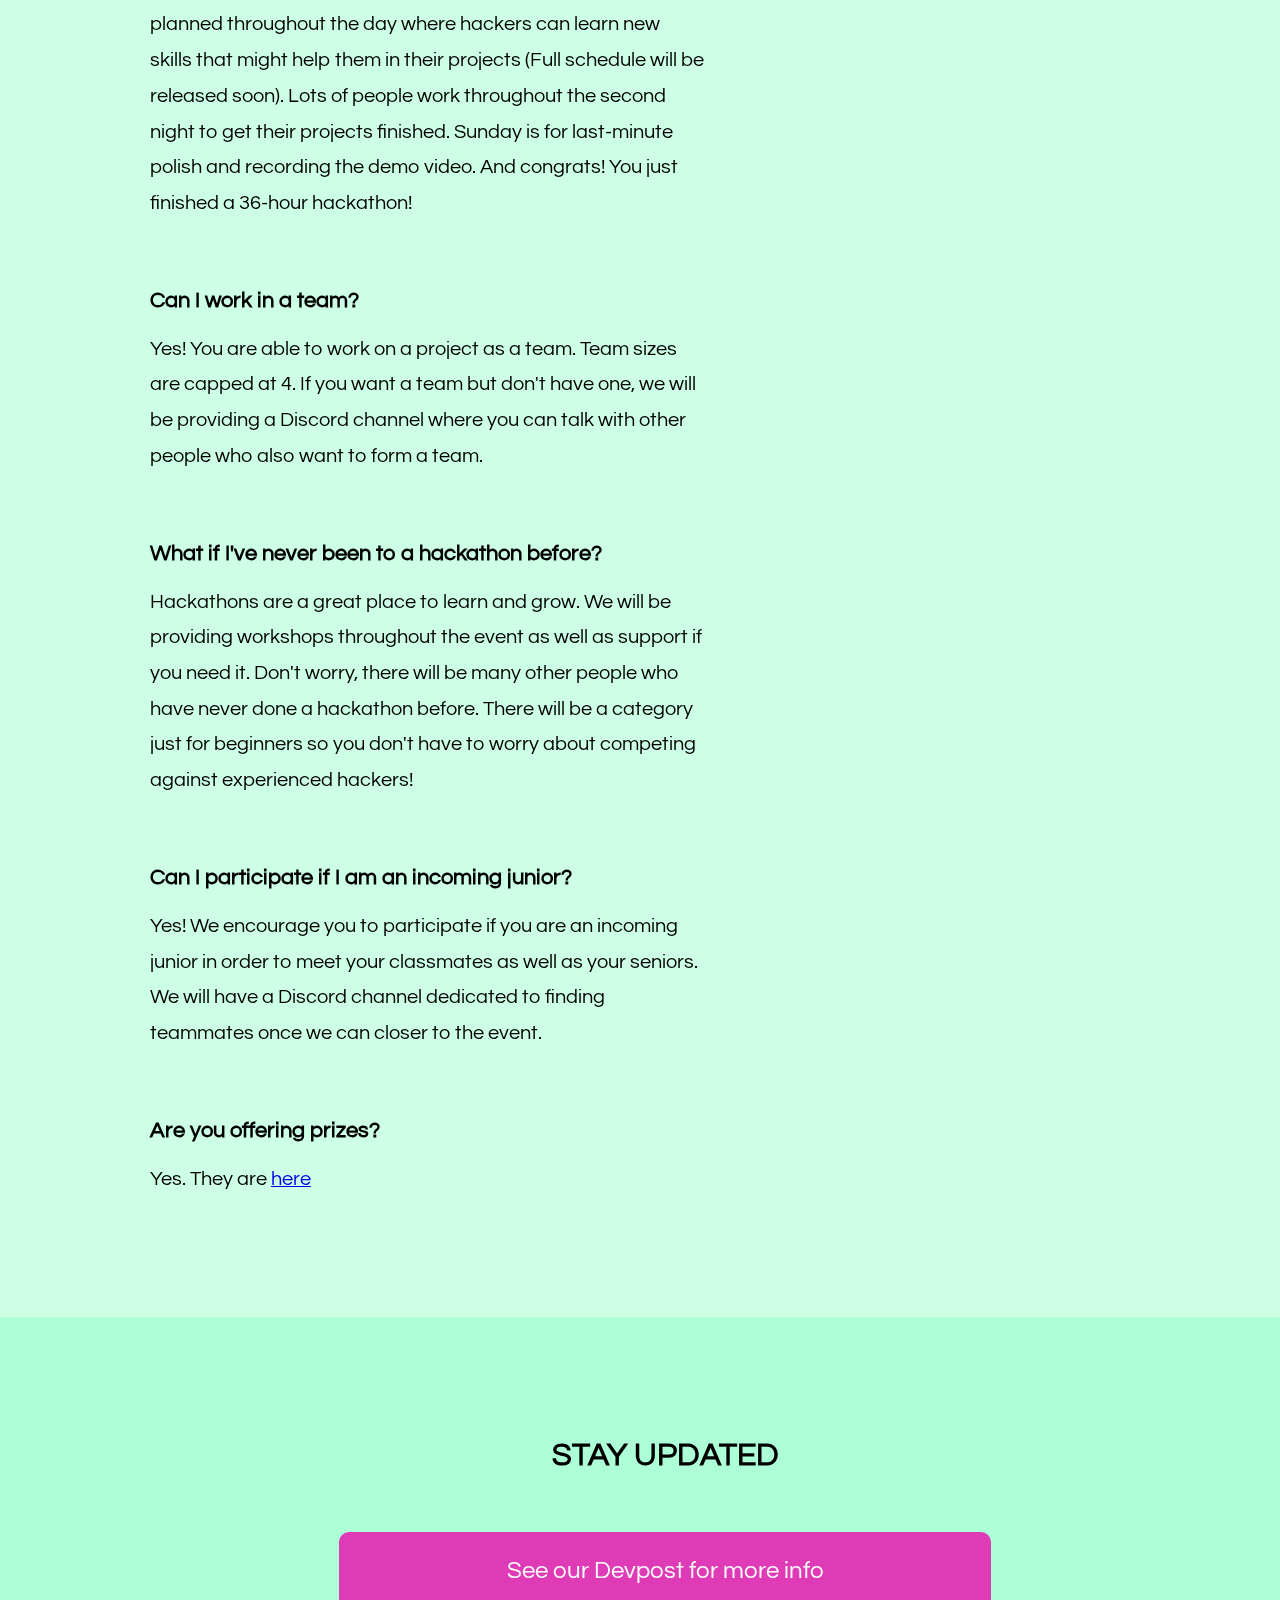
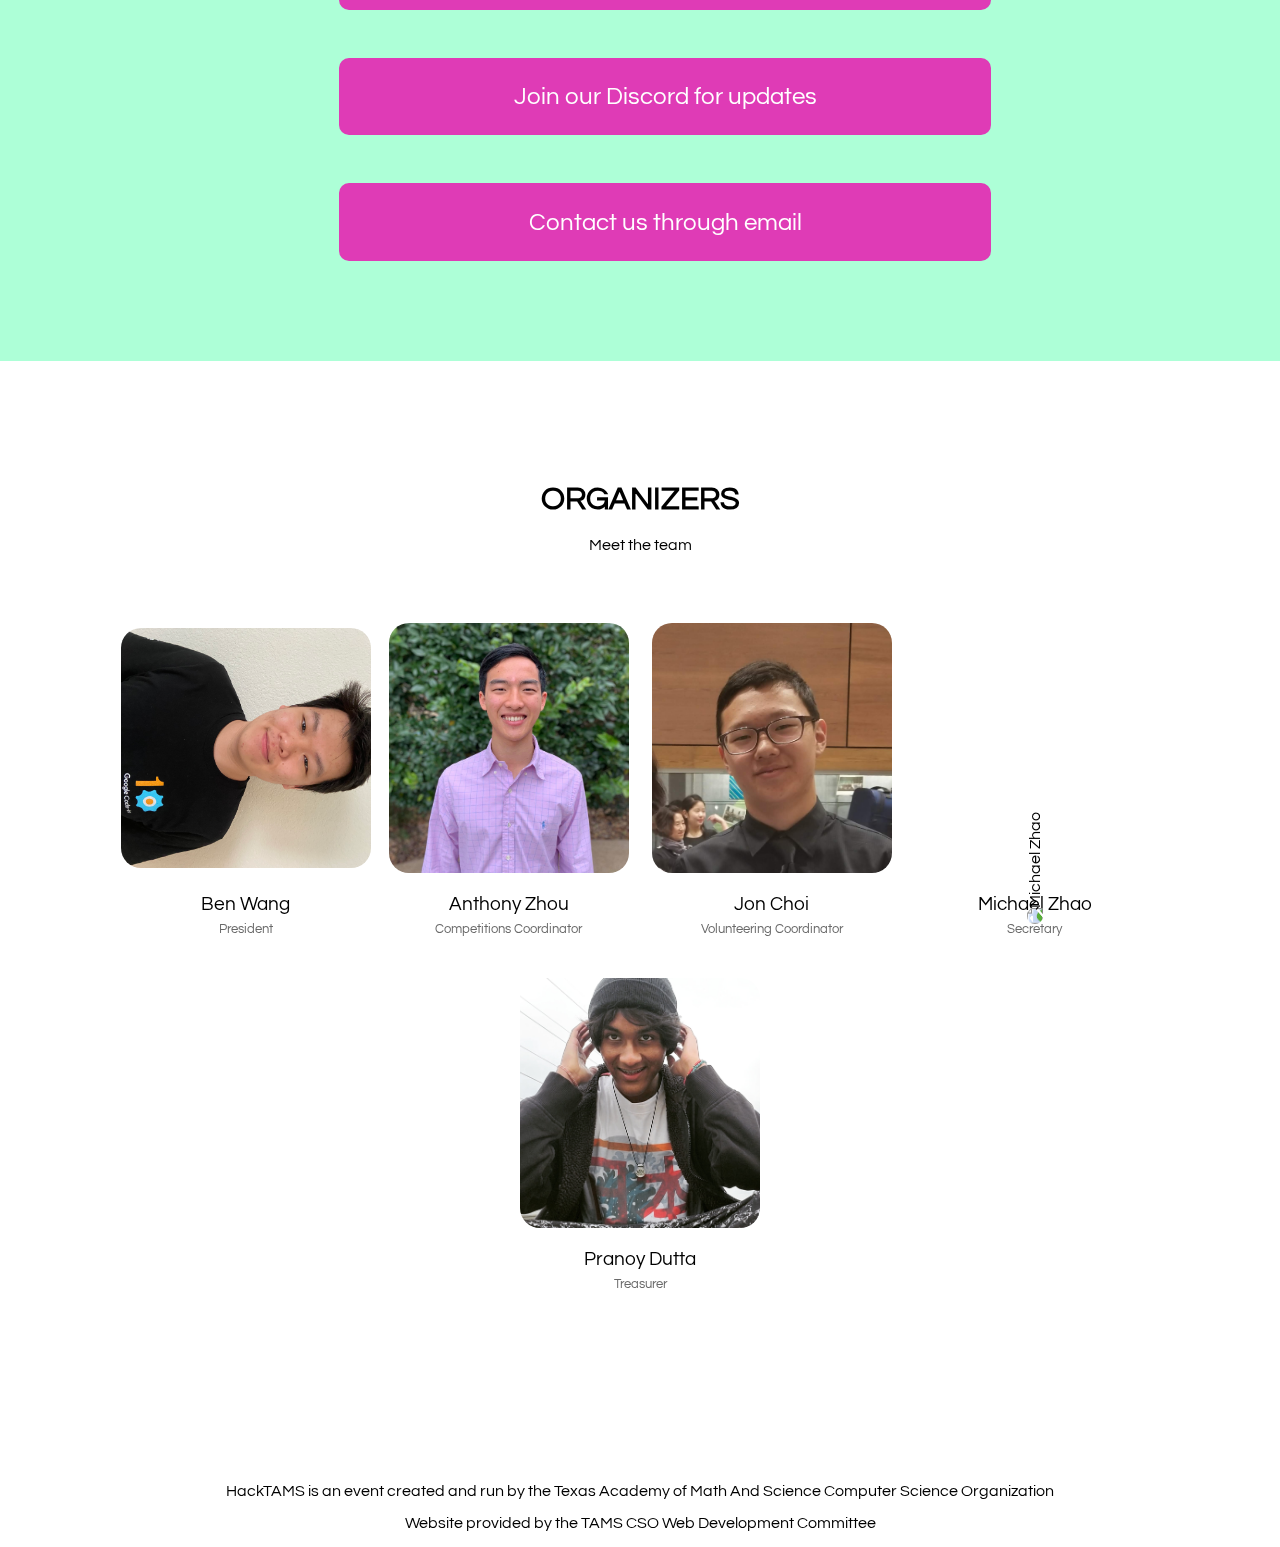
==== commit 1d06d481: "fixed photo error" ====
--- a/projects/hacktams/index.html
+++ b/projects/hacktams/index.html
@@ -265,7 +265,7 @@
         </div>
 
         <div class="speaker-card first-card">
-            <img class="speaker-img" src="./imgs/jason.jpg" alt="Jason He" />
+            <img class="speaker-img" src="./imgs/jason.JPG" alt="Jason He" />
 
             <div class="speaker-info">
                 <h3>Jason He from HeartVista.AI</h3>
